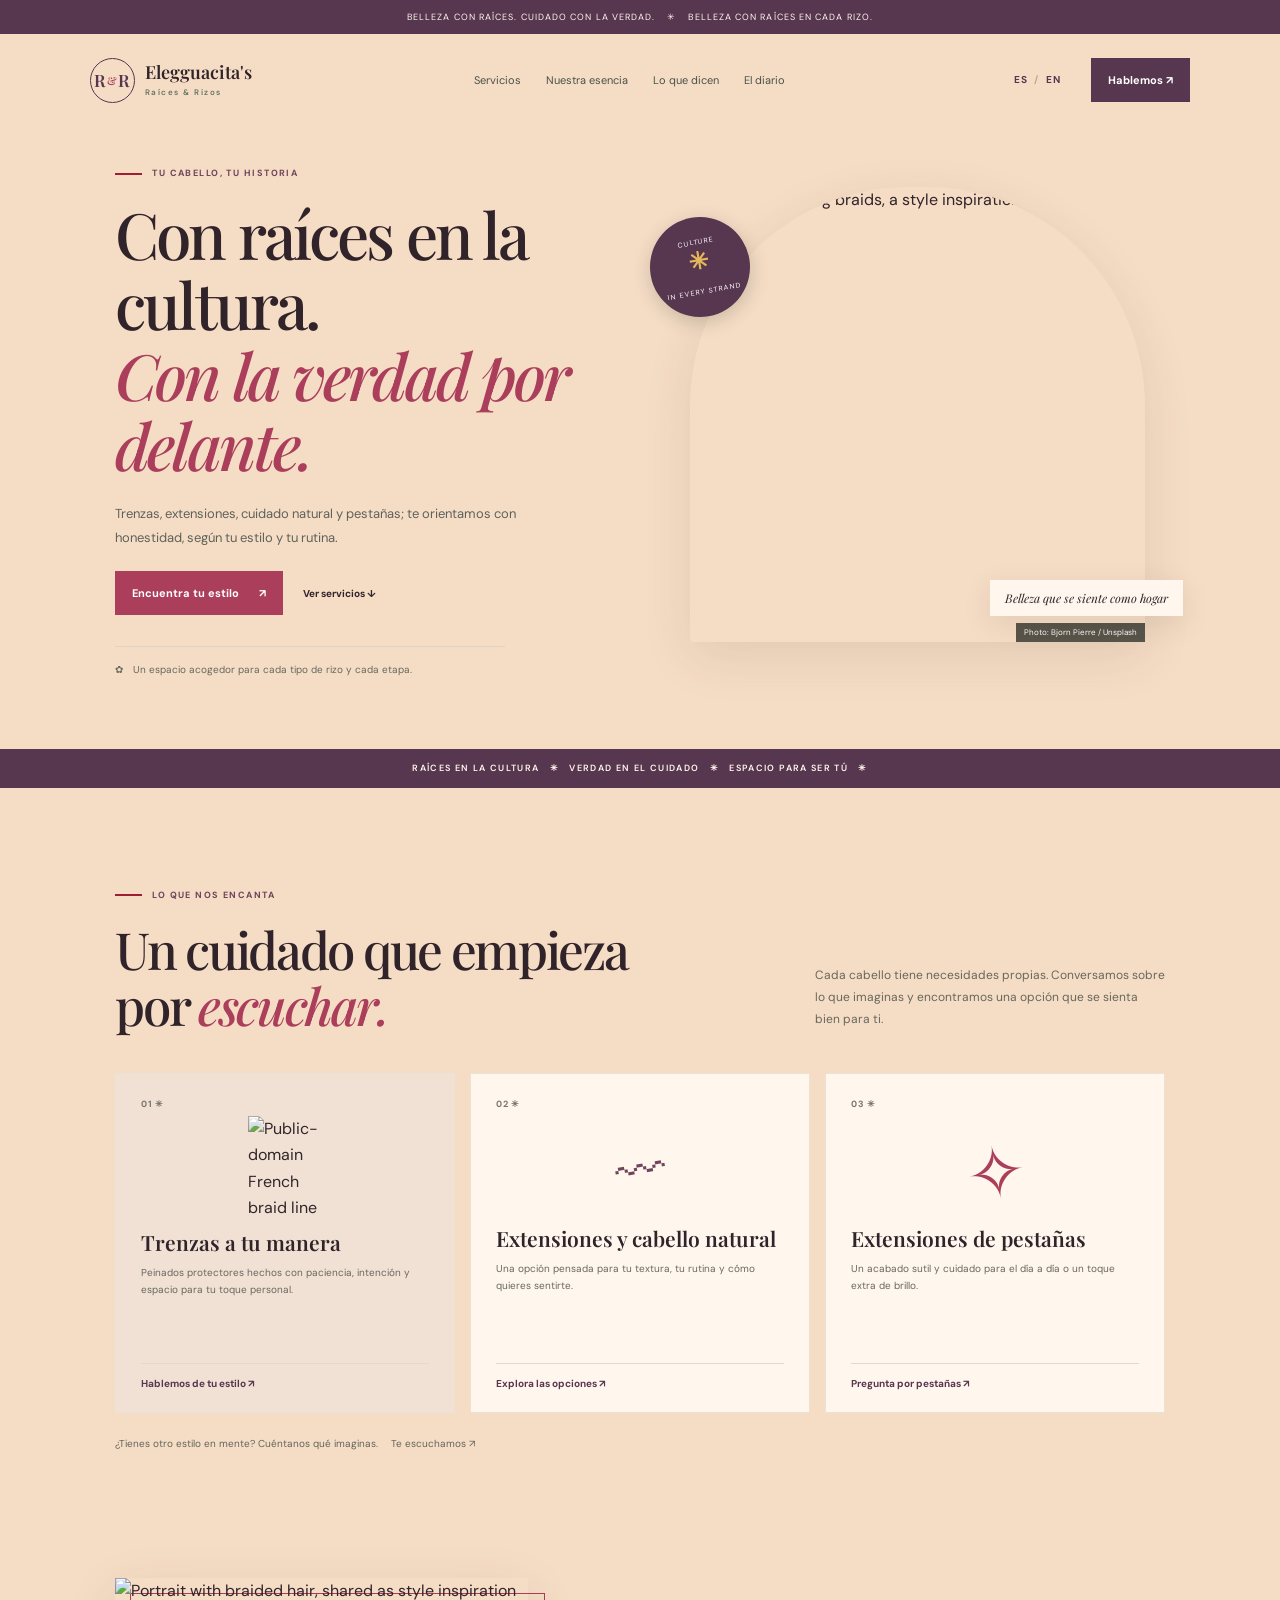
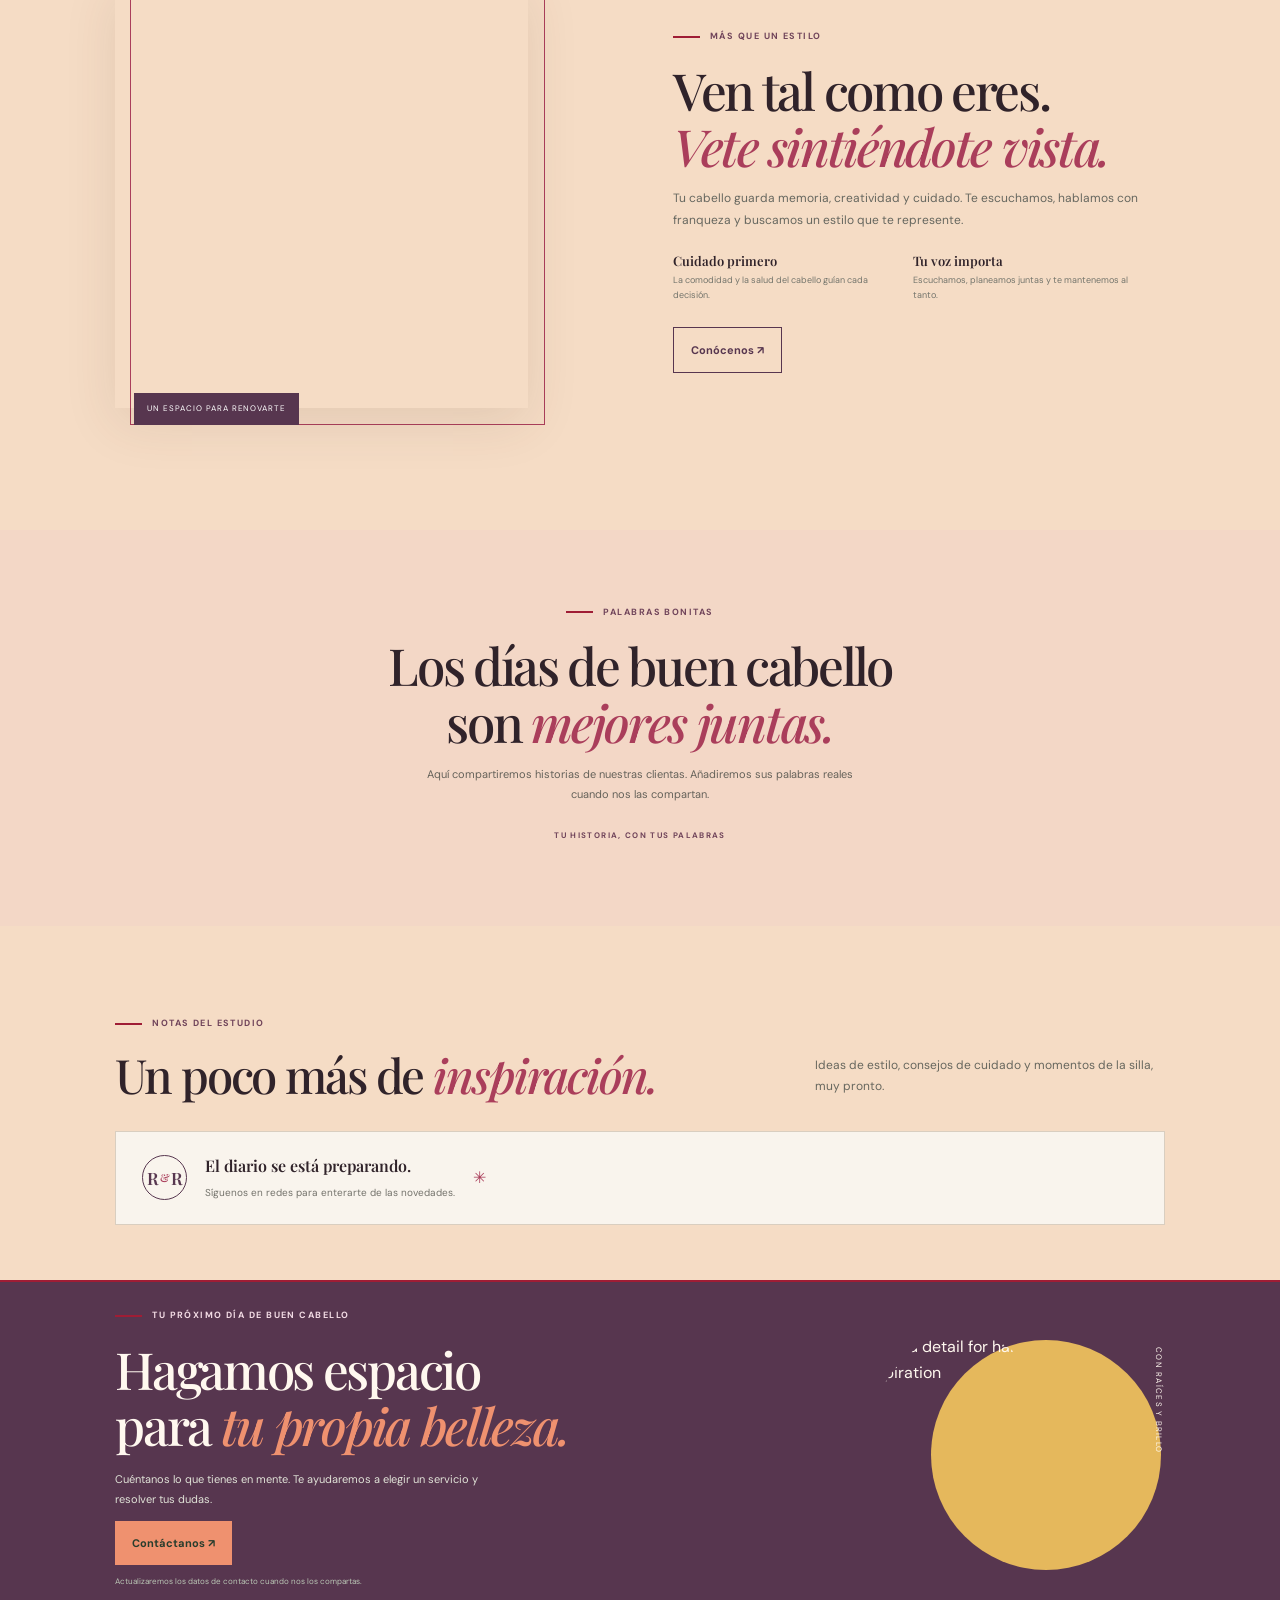
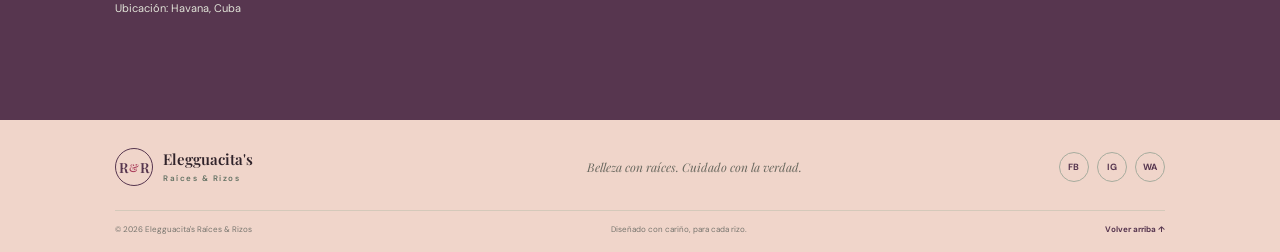
==== index.html @ 7d0abdec "Add Elegguacita's Raíces & Rizos site" ====
<!doctype html>
<html lang="es"><head><meta charset="utf-8"><meta name="viewport" content="width=device-width,initial-scale=1"><meta name="theme-color" content="#F5DCC5"><meta name="description" content="Braids, extensions, natural hair care, and lashes, in a welcoming space for Afro-Latina beauty."><title>Elegguacita's | R&R Hair & Beauty</title><link rel="preconnect" href="https://fonts.googleapis.com"><link rel="preconnect" href="https://fonts.gstatic.com" crossorigin><link href="https://fonts.googleapis.com/css2?family=DM+Sans:wght@400;500;600;700&family=Playfair+Display:wght@500;600;700&display=swap" rel="stylesheet"><link rel="stylesheet" href="styles.css"><script src="site-config.js" defer></script><script src="script.js" defer></script></head>
<body><a class="skip" href="#main" data-en="Skip to content" data-es="Saltar al contenido">Skip to content</a><div class="announcement"><span data-en="Beauty with roots. Honest care." data-es="Belleza con raíces. Cuidado con la verdad.">Belleza con raíces. Cuidado con la verdad.</span> ✳ <span data-en="Beauty rooted in every curl." data-es="Belleza con raíces en cada rizo.">Beauty rooted in every curl.</span></div>
<header><a class="brand" href="#top"><span class="monogram">R<span>&</span>R</span><span class="brand-copy"><span data-setting="brandName">Elegguacita's</span><small data-setting="brandLine">R&R · HAIR · BEAUTY · YOU</small></span></a><button class="menu" aria-label="Abrir menú" aria-expanded="false">☰</button><nav><a href="#services" data-en="Services" data-es="Servicios">Services</a><a href="#about" data-en="Our approach" data-es="Nuestra esencia">Our approach</a><a href="#love" data-en="Kind words" data-es="Lo que dicen">Kind words</a><a href="#journal" data-en="The journal" data-es="El diario">The journal</a></nav><div class="actions"><button class="lang" aria-label="Cambiar idioma a inglés" aria-pressed="true">ES <span>/</span> EN</button><a class="button dark" href="#contact" data-en="Let’s talk ↗" data-es="Hablemos ↗">Let’s talk ↗</a></div></header>
<main id="main"><section class="hero" id="top"><div><p class="eyebrow" data-en="YOUR HAIR, YOUR STORY" data-es="TU CABELLO, TU HISTORIA">YOUR HAIR, YOUR STORY</p><h1 data-en="Rooted in culture.<br><em>Honest in every touch.</em>" data-es="Con raíces en la cultura.<br><em>Con la verdad por delante.</em>">Con raíces en la cultura.<br><em>Con la verdad por delante.</em></h1><p class="intro" data-en="Braids, extensions, natural hair care, and lashes, with honest guidance shaped around your style and routine." data-es="Trenzas, extensiones, cuidado natural y pestañas; te orientamos con honestidad, según tu estilo y tu rutina.">Trenzas, extensiones, cuidado natural y pestañas; te orientamos con honestidad, según tu estilo y tu rutina.</p><a class="button primary" href="#services"><span data-en="Find your style" data-es="Encuentra tu estilo">Find your style</span> ↗</a><a class="text-link" href="#services" data-en="Explore services ↓" data-es="Ver servicios ↓">Explore services ↓</a><p class="note">✿ <span data-en="A welcoming space for every curl pattern and every chapter." data-es="Un espacio acogedor para cada tipo de rizo y cada etapa.">A welcoming space for every curl pattern and every chapter.</span></p></div><div class="hero-photo"><img src="https://images.unsplash.com/photo-1641522682563-850550dff807?auto=format&fit=crop&w=1400&q=88" alt="Woman with long braids, a style inspiration image"><span class="credit">Photo: Bjorn Pierre / Unsplash</span><span class="round-stamp">CULTURE<br><b>✳</b><br>IN EVERY STRAND</span><span class="caption" data-en="Beauty that feels like home" data-es="Belleza que se siente como hogar">Beauty that feels like home</span></div></section>
<div class="ticker"><span data-en="ROOTED IN CULTURE　✳　TRUTH IN CARE　✳　ROOM TO BE YOU　✳　" data-es="RAÍCES EN LA CULTURA　✳　VERDAD EN EL CUIDADO　✳　ESPACIO PARA SER TÚ　✳　">RAÍCES EN LA CULTURA　✳　VERDAD EN EL CUIDADO　✳　ESPACIO PARA SER TÚ　✳　</span></div>
<section class="section" id="services"><div class="section-heading"><div><p class="eyebrow" data-en="THE GOOD STUFF" data-es="LO QUE NOS ENCANTA">THE GOOD STUFF</p><h2 data-en="Care that starts<br>with <em>listening.</em>" data-es="Un cuidado que empieza<br>por <em>escuchar.</em>">Care that starts<br>with <em>listening.</em></h2></div><p data-en="Every head of hair has its own needs. We’ll talk through what you have in mind and find an approach that feels right." data-es="Cada cabello tiene necesidades propias. Conversamos sobre lo que imaginas y encontramos una opción que se sienta bien para ti.">Every head of hair has its own needs. We’ll talk through what you have in mind and find an approach that feels right.</p></div><div class="cards"><article class="card featured"><span class="num">01 ✳</span><img class="clipart" src="https://freesvg.org/download/172915" alt="Public-domain French braid line art" loading="lazy"><h3 data-en="Braids, your way" data-es="Trenzas a tu manera">Braids, your way</h3><p data-en="Protective styles made with patience, intention, and room for your own touch." data-es="Peinados protectores hechos con paciencia, intención y espacio para tu toque personal.">Protective styles made with patience, intention, and room for your own touch.</p><a href="#contact" class="card-link" data-en="Let’s find your look ↗" data-es="Hablemos de tu estilo ↗">Let’s find your look ↗</a></article><article class="card"><span class="num">02 ✳</span><span class="symbol">〰</span><h3 data-en="Extensions & natural hair" data-es="Extensiones y cabello natural">Extensions & natural hair</h3><p data-en="A thoughtful match for your texture, your routine, and how you want to feel." data-es="Una opción pensada para tu textura, tu rutina y cómo quieres sentirte.">A thoughtful match for your texture, your routine, and how you want to feel.</p><a href="#contact" class="card-link" data-en="Explore the possibilities ↗" data-es="Explora las opciones ↗">Explore the possibilities ↗</a></article><article class="card"><span class="num">03 ✳</span><span class="symbol lash">✧</span><h3 data-en="Lash extensions" data-es="Extensiones de pestañas">Lash extensions</h3><p data-en="A soft, polished finish for everyday ease or a little extra sparkle." data-es="Un acabado sutil y cuidado para el día a día o un toque extra de brillo.">A soft, polished finish for everyday ease or a little extra sparkle.</p><a href="#contact" class="card-link" data-en="Ask about lashes ↗" data-es="Pregunta por pestañas ↗">Ask about lashes ↗</a></article></div><p class="more" data-en="Have another style in mind? Tell us what you’re dreaming up.　 We’re listening ↗" data-es="¿Tienes otro estilo en mente? Cuéntanos qué imaginas.　 Te escuchamos ↗">Have another style in mind? Tell us what you’re dreaming up.　 We’re listening ↗</p></section>
<section class="about section" id="about"><div class="about-photo"><img src="https://images.unsplash.com/photo-1572955304453-f03b104b55e5?auto=format&fit=crop&w=1000&q=85" alt="Portrait with braided hair, shared as style inspiration" loading="lazy"><span data-en="A LITTLE SPACE TO RESET" data-es="UN ESPACIO PARA RENOVARTE">A LITTLE SPACE TO RESET</span></div><div><p class="eyebrow" data-en="MORE THAN A STYLE" data-es="MÁS QUE UN ESTILO">MORE THAN A STYLE</p><h2 data-en="Come as you are.<br><em>Leave feeling seen.</em>" data-es="Ven tal como eres.<br><em>Vete sintiéndote vista.</em>">Come as you are.<br><em>Leave feeling seen.</em></h2><p data-en="Your hair carries memory, creativity, and care. We listen, share honest guidance, and shape a style that feels right for you." data-es="Tu cabello guarda memoria, creatividad y cuidado. Te escuchamos, hablamos con franqueza y buscamos un estilo que te represente.">Tu cabello guarda memoria, creatividad y cuidado. Te escuchamos, hablamos con franqueza y buscamos un estilo que te represente.</p><ul><li><b data-en="Care first" data-es="Cuidado primero">Care first</b><span data-en="Comfort and healthy hair guide every choice." data-es="La comodidad y la salud del cabello guían cada decisión.">Comfort and healthy hair guide every choice.</span></li><li><b data-en="Your voice matters" data-es="Tu voz importa">Your voice matters</b><span data-en="We listen, plan together, and keep you in the loop." data-es="Escuchamos, planeamos juntas y te mantenemos al tanto.">We listen, plan together, and keep you in the loop.</span></li></ul><a class="button outline" href="#contact" data-en="Get to know us ↗" data-es="Conócenos ↗">Get to know us ↗</a></div></section>
<section class="testimonial" id="love"><p class="eyebrow" data-en="KIND WORDS" data-es="PALABRAS BONITAS">KIND WORDS</p><h2 data-en="Good hair days<br>are <em>better together.</em>" data-es="Los días de buen cabello<br>son <em>mejores juntas.</em>">Good hair days<br>are <em>better together.</em></h2><p data-en="Client stories will live here. We’ll add real words from our community as they arrive." data-es="Aquí compartiremos historias de nuestras clientas. Añadiremos sus palabras reales cuando nos las compartan.">Client stories will live here. We’ll add real words from our community as they arrive.</p><small data-en="YOUR STORY, IN YOUR WORDS" data-es="TU HISTORIA, CON TUS PALABRAS">YOUR STORY, IN YOUR WORDS</small></section>
<section class="journal section" id="journal"><div class="section-heading"><div><p class="eyebrow" data-en="NOTES FROM THE STUDIO" data-es="NOTAS DEL ESTUDIO">NOTES FROM THE STUDIO</p><h2 data-en="A little more <em>inspiration.</em>" data-es="Un poco más de <em>inspiración.</em>">A little more <em>inspiration.</em></h2></div><p data-en="Style ideas, care notes, and little moments from the chair, coming soon." data-es="Ideas de estilo, consejos de cuidado y momentos de la silla, muy pronto.">Style ideas, care notes, and little moments from the chair, coming soon.</p></div><div class="empty-post"><span class="monogram">R<span>&</span>R</span><div><b data-en="The journal is getting ready." data-es="El diario se está preparando.">The journal is getting ready.</b><p data-en="Follow along on social for the first updates." data-es="Síguenos en redes para enterarte de las novedades.">Follow along on social for the first updates.</p></div>✳</div></section>
<section class="contact section" id="contact"><div><p class="eyebrow" data-en="YOUR NEXT GOOD HAIR DAY" data-es="TU PRÓXIMO DÍA DE BUEN CABELLO">YOUR NEXT GOOD HAIR DAY</p><h2 data-en="Let’s make room<br>for <em>your kind of beautiful.</em>" data-es="Hagamos espacio<br>para <em>tu propia belleza.</em>">Let’s make room<br>for <em>your kind of beautiful.</em></h2><p data-en="Tell us what you have in mind. We’ll help you find the right service and answer your questions." data-es="Cuéntanos lo que tienes en mente. Te ayudaremos a elegir un servicio y resolver tus dudas.">Tell us what you have in mind. We’ll help you find the right service and answer your questions.</p><a class="button light" href="#contact" data-contact="email" data-en="Get in touch ↗" data-es="Contáctanos ↗">Get in touch ↗</a><small data-en="Contact details will be updated when you share them." data-es="Actualizaremos los datos de contacto cuando nos los compartas.">Contact details will be updated when you share them.</small><p class="location" data-setting="location" hidden></p></div><div class="contact-image"><img src="https://images.unsplash.com/photo-1641522682563-850550dff807?auto=format&fit=crop&w=700&q=80" alt="Braid detail for hairstyle inspiration" loading="lazy"><span data-en="ROOTED & RADIANT" data-es="CON RAÍCES Y BRILLO">ROOTED & RADIANT</span></div></section></main>
<footer><a class="brand" href="#top"><span class="monogram">R<span>&</span>R</span><span class="brand-copy"><span data-setting="brandName">Elegguacita's</span><small data-setting="brandLine">R&R · HAIR · BEAUTY · YOU</small></span></a><p data-en="Beauty with roots. Honest care." data-es="Belleza con raíces. Cuidado con la verdad.">Belleza con raíces. Cuidado con la verdad.</p><div class="social"><a href="#contact" aria-label="Facebook" data-social="facebook">fb</a><a href="#contact" aria-label="Instagram" data-social="instagram">ig</a><a href="#contact" aria-label="WhatsApp" data-social="whatsapp">wa</a></div><div class="footer-bottom"><span>© <span id="year"></span> <span data-setting="businessName">Elegguacita's</span></span><span data-en="Designed with care, for every curl." data-es="Diseñado con cariño, para cada rizo.">Designed with care, for every curl.</span><a href="#top" data-en="Back to top ↑" data-es="Volver arriba ↑">Back to top ↑</a></div></footer></body></html>
---- styles.css ----
:root{--cream:#F5DCC5;--paper:#FFF6EE;--ink:#30232A;--green:#57364F;--green2:#70445A;--orange:#AA3E5B;--peach:#EF916F;--red:#9F1D35;--marigold:#E5B85C;--serif:'Playfair Display',Georgia,serif;--sans:'DM Sans',Arial,sans-serif}*{box-sizing:border-box}html{scroll-behavior:smooth}body{margin:0;background:var(--cream);color:var(--ink);font:16px/1.65 var(--sans)}a{color:inherit;text-decoration:none}img{display:block;max-width:100%}.skip{position:absolute;left:-1000px}.skip:focus{left:10px;top:10px;background:#fff;padding:10px;z-index:99}.announcement{height:34px;background:var(--green);color:#fff8ed;display:flex;align-items:center;justify-content:center;gap:12px;font-size:9px;letter-spacing:.12em;text-transform:uppercase}header{height:92px;padding:0 7vw;display:flex;align-items:center;justify-content:space-between;position:relative;z-index:5}.brand{display:flex;align-items:center;gap:10px;font:600 18px var(--serif);line-height:1.1}.brand i{font-style:normal;color:var(--orange)}.brand small{display:block;font:600 8px var(--sans);letter-spacing:.19em;margin-top:5px;color:#657365}.monogram{width:45px;height:45px;border:1px solid var(--green);border-radius:50%;display:flex;align-items:center;justify-content:center;gap:1px;color:var(--green);font:600 17px var(--serif);flex:none}.monogram span{font-size:11px;color:var(--orange)}nav,.actions{display:flex;align-items:center;gap:25px}nav a{font-size:11px;color:#495249}nav a:hover,.text-link:hover{color:var(--orange)}.lang{border:0;background:none;font:700 10px var(--sans);cursor:pointer;color:var(--green);letter-spacing:.08em}.lang span{color:#b6a99b;margin:0 4px}.button{display:inline-flex;align-items:center;gap:20px;padding:13px 17px;font-size:11px;font-weight:700;transition:.2s}.button:hover{transform:translateY(-2px)}.dark{background:var(--green);color:#fff}.dark:hover{background:#243a2a}.menu{display:none}.hero{max-width:1500px;margin:auto;min-height:560px;padding:40px 9vw 60px;display:grid;grid-template-columns:1fr 1fr;gap:7vw;align-items:center}.eyebrow{font-size:9px;font-weight:700;letter-spacing:.16em;color:var(--green2);margin:0 0 18px}.eyebrow:before{content:"";display:inline-block;width:27px;height:2px;background:var(--red);vertical-align:middle;margin-right:10px}h1,h2{font:500 clamp(42px,5vw,72px)/1.1 var(--serif);letter-spacing:-.045em;margin:0}h1 em,h2 em{color:var(--orange);font-weight:500}.intro{max-width:420px;color:#5e625a;font-size:13px;line-height:1.8;margin:22px 0}.primary{background:var(--orange);color:white;margin-right:20px}.primary:hover{background:#b75f40}.text-link{font-size:10px;font-weight:700}.note{display:flex;align-items:center;gap:10px;border-top:1px solid #ddd2c3;padding-top:15px;margin-top:31px;max-width:390px;color:#66695e;font-size:10px}.note:first-letter{color:var(--orange)}.hero-photo{position:relative;width:100%;max-width:470px;margin:auto;padding:0 15px 26px 0}.hero-photo img{height:455px;width:100%;object-fit:cover;object-position:center 32%;border-radius:48% 48% 3px 3px;box-shadow:0 15px 50px #4e34251c}.credit{position:absolute;right:15px;bottom:26px;background:#1c211bb8;color:white;padding:3px 8px;font-size:8px}.round-stamp{position:absolute;left:-40px;top:30px;width:100px;height:100px;border-radius:50%;background:var(--green);color:white;display:grid;place-content:center;text-align:center;transform:rotate(-10deg);font-size:7px;letter-spacing:.15em;box-shadow:0 5px 18px #31412c38}.round-stamp b{font-size:24px;color:var(--marigold);line-height:1.1}.caption{position:absolute;right:-23px;bottom:52px;background:var(--paper);padding:10px 15px;box-shadow:0 8px 30px #39281818;font:italic 12px var(--serif)}.ticker{background:var(--green);color:#fff8eb;overflow:hidden;white-space:nowrap;padding:12px 0;text-align:center;font-size:9px;font-weight:600;letter-spacing:.15em}.section{max-width:1500px;margin:auto;padding:100px 9vw}.section-heading{display:flex;justify-content:space-between;align-items:end;gap:35px;margin-bottom:40px}.section-heading h2,.about h2,.contact h2{font-size:clamp(37px,4vw,54px)}.section-heading>p{max-width:350px;color:#67675e;font-size:12px;line-height:1.8;margin:0 0 3px}.cards{display:grid;grid-template-columns:repeat(3,1fr);gap:15px}.card{min-height:340px;background:var(--paper);padding:23px 25px 20px;border:1px solid #ebe1d5;display:flex;flex-direction:column;transition:.25s}.card:hover{transform:translateY(-4px);box-shadow:0 15px 50px #4e34251c}.card.featured{background:#f0e1d4}.num{font-size:9px;font-weight:700;color:#77746d;letter-spacing:.08em}.clipart{height:105px;width:75px;object-fit:contain;margin:4px auto 7px;filter:sepia(.2)}.symbol{height:112px;display:grid;place-items:center;color:var(--green2);font:50px var(--serif);transform:rotate(-10deg)}.symbol.lash{font-size:72px;color:var(--orange)}.card h3{font:600 21px var(--serif);margin:0 0 8px}.card p{font-size:10px;line-height:1.75;color:#68685f;margin:0 0 18px}.card-link{margin-top:auto;border-top:1px solid #e4d8c9;padding-top:12px;font-size:10px;font-weight:700;color:var(--green)}.card-link:hover{color:var(--orange)}.more{font-size:10px;color:#62655c;margin:23px 0 0}.about{display:grid;grid-template-columns:.9fr 1fr;align-items:center;gap:9vw;padding-top:25px;padding-bottom:105px}.about-photo{position:relative;padding:0 17px 17px 0;max-width:430px}.about-photo:after{content:"";position:absolute;inset:15px 0 0 15px;border:1px solid var(--orange);z-index:-1}.about-photo img{width:100%;height:430px;object-fit:cover;object-position:center 30%;box-shadow:0 15px 50px #4e34251c}.about-photo>span{position:absolute;bottom:0;left:19px;background:var(--green);color:white;padding:9px 13px;font-size:8px;letter-spacing:.12em}.about>div:last-child>p:not(.eyebrow){max-width:470px;color:#66675f;font-size:12px;line-height:1.9}.about ul{list-style:none;padding:0;margin:20px 0 25px;display:flex;gap:20px}.about li{display:grid;gap:4px;max-width:220px}.about li b{font:600 13px var(--serif)}.about li span{color:#74756c;font-size:9px;line-height:1.6}.outline{border:1px solid var(--green);color:var(--green)}.outline:hover{background:var(--green);color:white}.testimonial{position:relative;background:#F3D7C6;text-align:center;padding:75px 20px 80px}.testimonial .eyebrow{justify-content:center}.testimonial h2{font-size:clamp(38px,4vw,55px);margin:0 auto 15px}.testimonial>p:not(.eyebrow){max-width:430px;margin:0 auto 15px;font-size:11px;line-height:1.8;color:#65625a}.testimonial small{font-size:8px;letter-spacing:.17em;font-weight:700;color:var(--green2)}.journal{padding-top:90px;padding-bottom:55px}.journal .section-heading h2{font-size:clamp(34px,3.7vw,49px)}.journal .section-heading{margin-bottom:30px}.empty-post{border:1px solid #d9cec0;background:#f9f4ed;padding:22px 26px;display:flex;gap:18px;align-items:center;color:var(--orange)}.empty-post b{font:600 16px var(--serif);color:var(--ink)}.empty-post p{font-size:10px;color:#74736c;margin:5px 0 0}.empty-post>span:last-child{margin-left:auto}.contact{position:relative;padding-top:28px;padding-bottom:90px;background:var(--green);color:#fff8ef;display:grid;grid-template-columns:1.2fr .8fr;gap:40px;align-items:center;max-width:none;padding-left:max(9vw,calc((100vw - 1230px)/2));padding-right:max(9vw,calc((100vw - 1230px)/2))}.contact:before{content:"";position:absolute;top:0;left:0;width:100%;height:2px;background:var(--red)}.contact .eyebrow{color:#f2dbe4}.contact h2{font-size:clamp(38px,4vw,54px);margin-bottom:17px}.contact h2 em{color:var(--peach)}.contact>div:first-child>p:not(.eyebrow){font-size:11px;line-height:1.8;color:#e1e3d8;max-width:400px}.light{background:var(--peach);color:#283d2d}.contact small{display:block;color:#bac6b5;font-size:8px;margin-top:10px}.contact-image{height:275px;position:relative;display:grid;place-items:center}.contact-image:before{content:"";position:absolute;width:230px;height:230px;border-radius:50%;background:#E5B85C;right:4px;top:8px}.contact-image img{height:270px;width:200px;object-fit:cover;border-radius:49% 49% 2px 2px;position:relative;z-index:1}.contact-image span{position:absolute;right:0;top:15px;font-size:8px;letter-spacing:.16em;writing-mode:vertical-rl;z-index:2}footer{background:#F0D5CA;padding:28px 9vw 16px;display:grid;grid-template-columns:1fr 1fr auto;align-items:center;gap:14px}footer .brand{font-size:15px}footer .monogram{width:38px;height:38px;font-size:14px}footer>p{font:italic 12px var(--serif);color:#69685f;margin:0}.social{display:flex;gap:8px}.social a{width:30px;height:30px;border:1px solid #a7ac9e;color:var(--green);border-radius:50%;display:grid;place-items:center;font-size:9px;font-weight:700;text-transform:uppercase}.social a:hover{background:var(--green);color:white}.footer-bottom{grid-column:1/-1;border-top:1px solid #d4c9ba;padding-top:12px;margin-top:10px;display:flex;justify-content:space-between;color:#77756e;font-size:8px}.footer-bottom a{font-weight:700;color:var(--green)}
@media(max-width:950px){header{padding:0 5vw}nav{gap:14px}nav a{font-size:10px}.hero{padding-left:7vw;padding-right:7vw;gap:5vw}.section{padding-left:7vw;padding-right:7vw}.contact{padding-left:7vw;padding-right:7vw}footer{padding-left:7vw;padding-right:7vw}}
@media(max-width:720px){.announcement{font-size:7px;gap:6px}header{height:75px;padding:0 6vw}.brand{font-size:16px}.brand small{font-size:7px;letter-spacing:.08em;margin-top:4px}.monogram{width:39px;height:39px}.menu{display:block;border:0;background:none;color:var(--green);font-size:19px;margin-left:auto;margin-right:8px}nav{display:none;position:absolute;top:75px;left:0;right:0;padding:20px 8vw;background:var(--paper);box-shadow:0 12px 30px #39281818;flex-direction:column;align-items:flex-start}.menu[aria-expanded=true]+nav{display:flex}nav a{font-size:13px}.actions{gap:5px}.actions .dark{display:none}.hero{grid-template-columns:1fr;padding:43px 8vw 45px;gap:37px}.hero h1{font-size:clamp(45px,11vw,67px)}.hero-photo{max-width:440px}.hero-photo img{height:clamp(340px,95vw,450px)}.round-stamp{left:-12px;width:86px;height:86px}.caption{right:-4px}.ticker{text-align:left;padding-left:20px}.section{padding:72px 8vw}.section-heading{display:block}.section-heading h2,.about h2,.contact h2{font-size:clamp(37px,9vw,51px)}.section-heading>p{margin-top:16px}.cards{grid-template-columns:1fr;gap:12px}.card{min-height:285px;padding:20px}.clipart,.symbol{height:86px}.card h3{font-size:20px}.about{grid-template-columns:1fr;gap:42px;padding-top:20px;padding-bottom:75px}.about-photo{width:calc(100% - 15px);max-width:470px;margin:auto}.about-photo img{height:clamp(350px,95vw,450px)}.about ul{gap:13px}.testimonial{padding:68px 8vw 72px}.journal .section-heading h2{font-size:37px}.empty-post{padding:18px;gap:12px}.empty-post b{font-size:14px}.contact{grid-template-columns:1fr;padding:36px 8vw 30px;gap:12px}.contact-image{height:225px}.contact-image img{height:220px;width:165px}.contact-image:before{width:190px;height:190px;right:calc(50% - 105px);top:0}.contact-image span{right:calc(50% - 120px);top:10px}footer{grid-template-columns:1fr auto;padding:24px 8vw 15px}footer>p{grid-column:1/-1;grid-row:2}.social{grid-column:2;grid-row:1}.footer-bottom{flex-wrap:wrap;gap:8px}.footer-bottom>span:nth-child(2){display:none}}
@media(prefers-reduced-motion:reduce){html{scroll-behavior:auto}*,*:before,*:after{transition:none!important}}
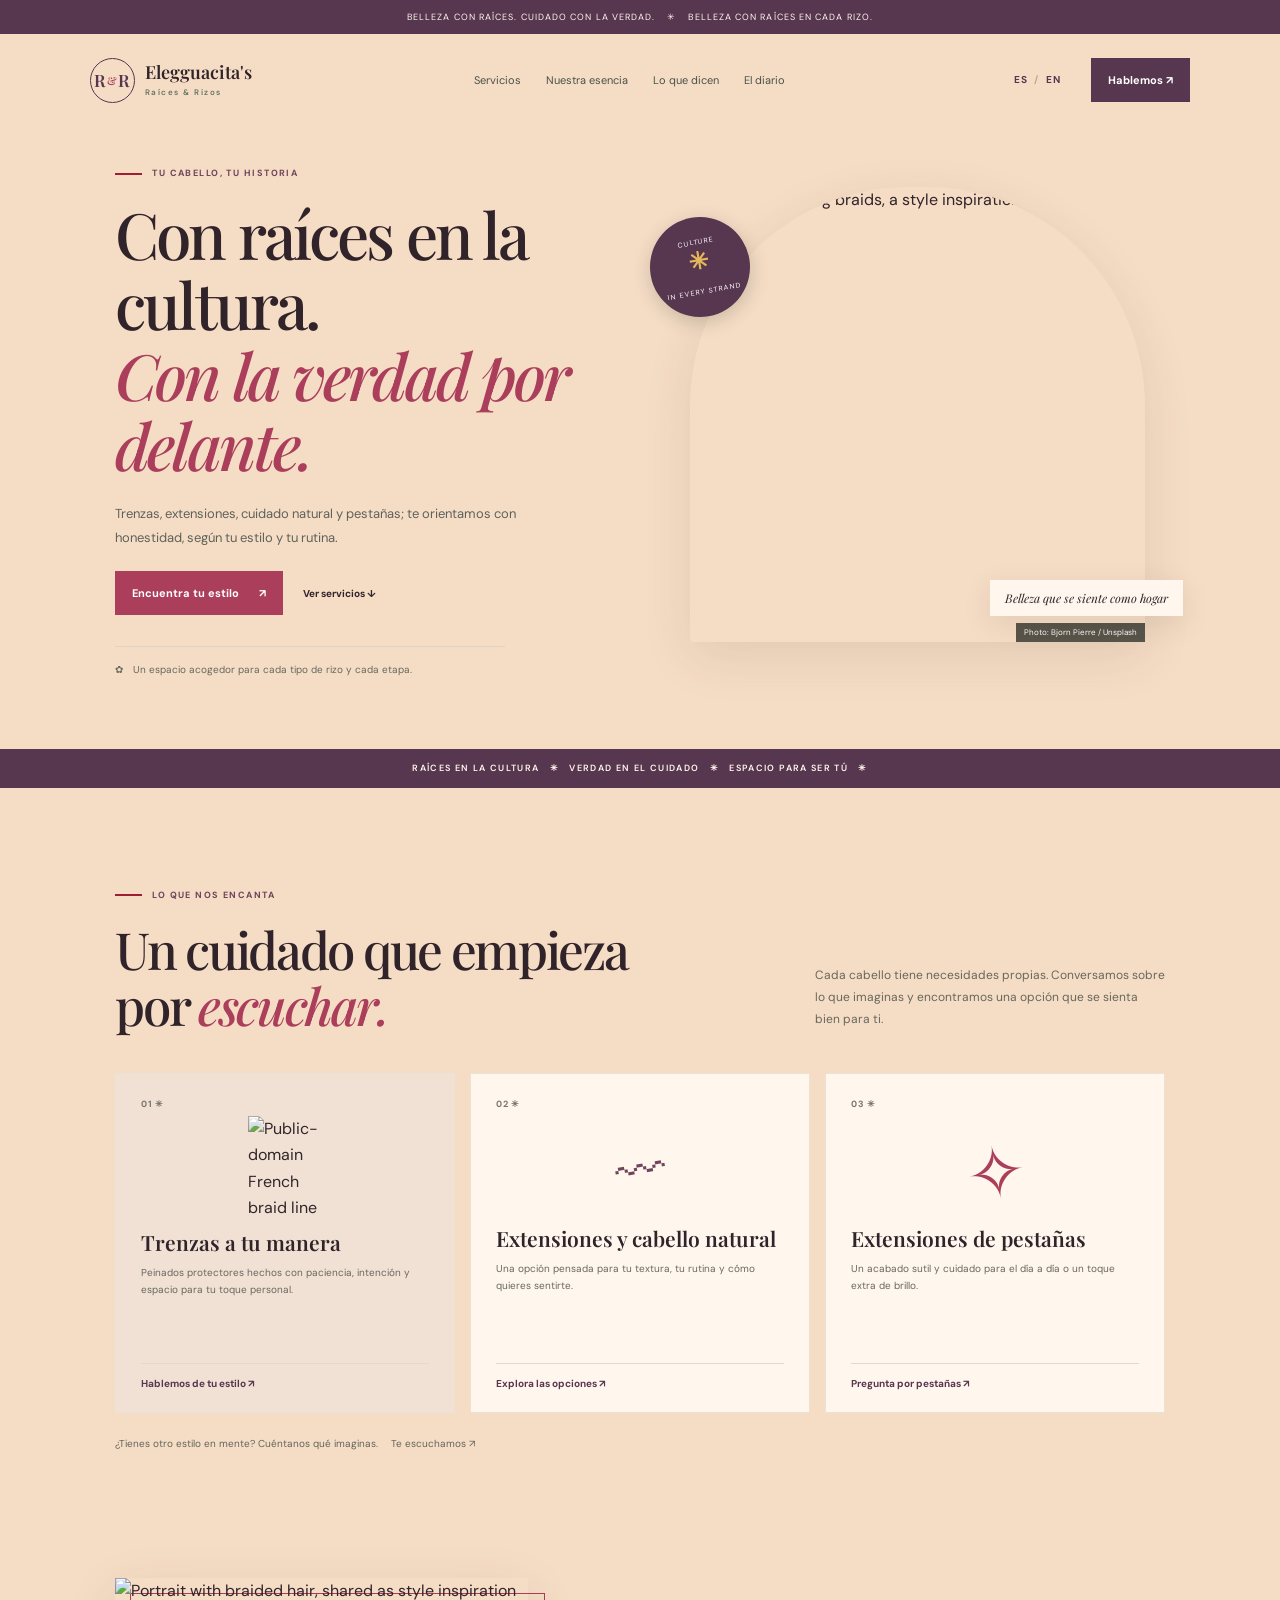
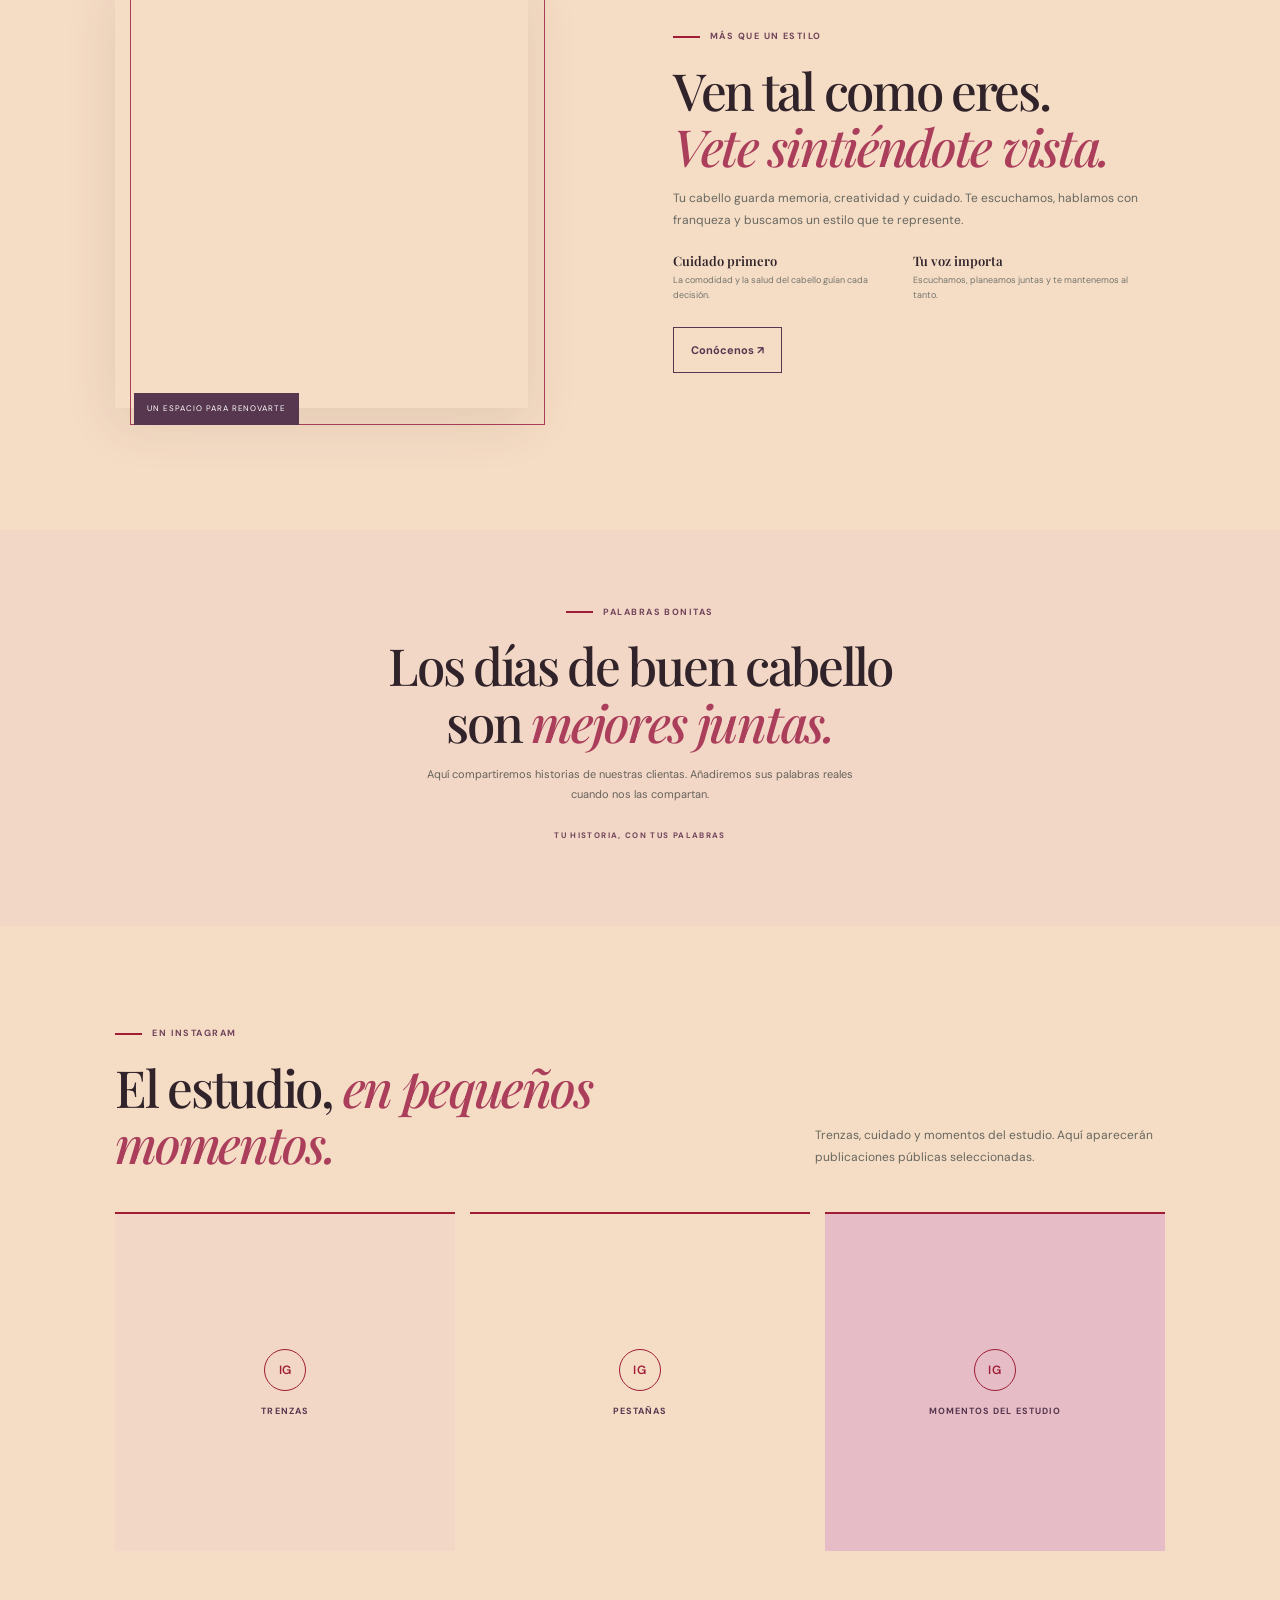
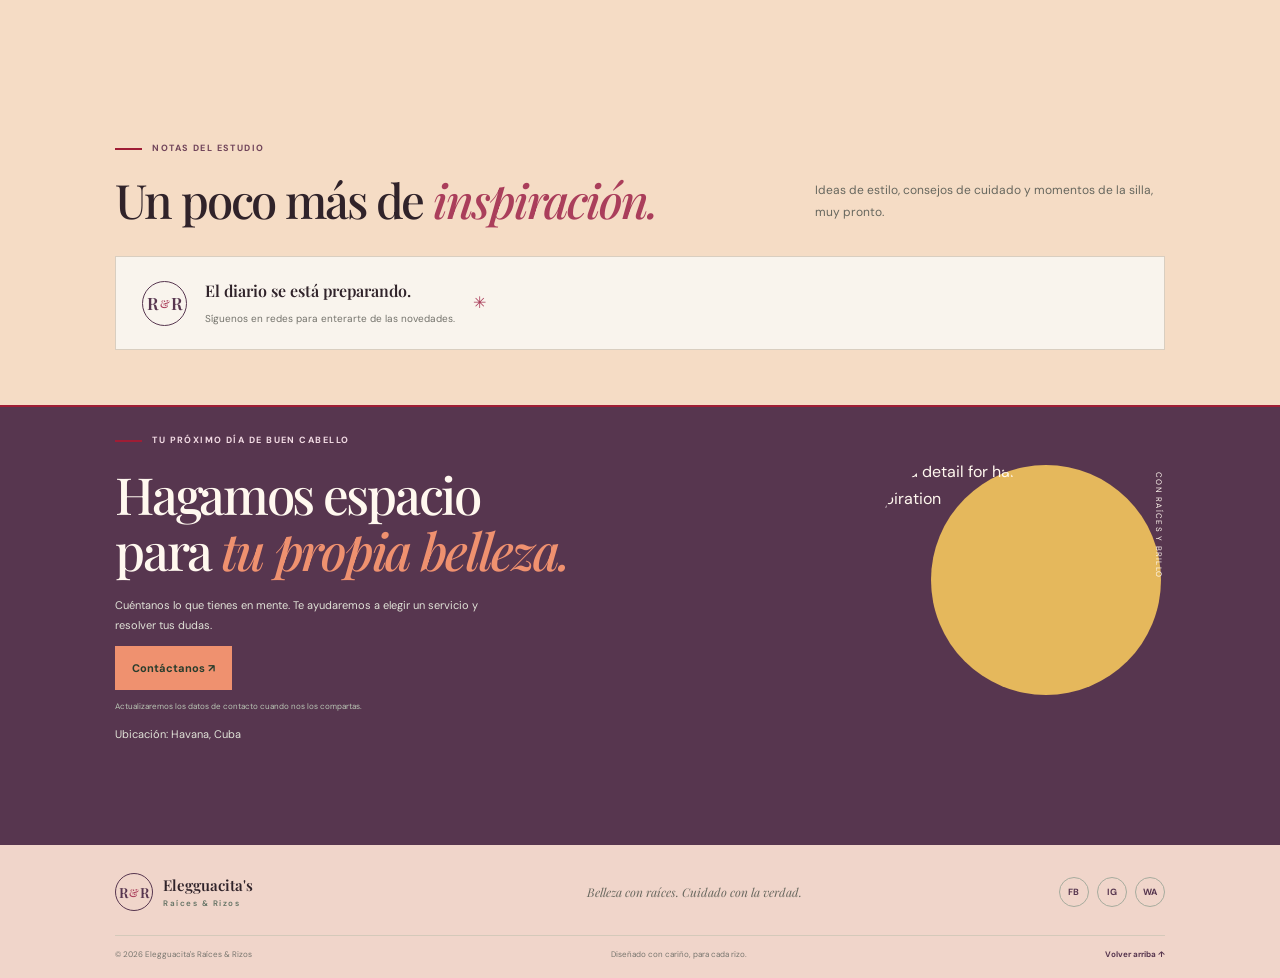
==== commit 22096eeb: "Add Instagram post placeholders" ====
--- a/index.html
+++ b/index.html
@@ -1,5 +1,20 @@
 <!doctype html>
-<html lang="es"><head><meta charset="utf-8"><meta name="viewport" content="width=device-width,initial-scale=1"><meta name="theme-color" content="#F5DCC5"><meta name="description" content="Braids, extensions, natural hair care, and lashes, in a welcoming space for Afro-Latina beauty."><title>Elegguacita's | R&R Hair & Beauty</title><link rel="preconnect" href="https://fonts.googleapis.com"><link rel="preconnect" href="https://fonts.gstatic.com" crossorigin><link href="https://fonts.googleapis.com/css2?family=DM+Sans:wght@400;500;600;700&family=Playfair+Display:wght@500;600;700&display=swap" rel="stylesheet"><link rel="stylesheet" href="styles.css"><script src="site-config.js" defer></script><script src="script.js" defer></script></head>
+<html lang="es"><head><meta charset="utf-8"><meta name="viewport" content="width=device-width,initial-scale=1"><meta name="theme-color" content="#F5DCC5"><meta name="description" content="Trenzas, extensiones, cuidado del cabello natural y pestañas en La Habana, Cuba. Belleza con raíces, orientación honesta y un estilo que se siente tuyo.">
+<link rel="canonical" href="https://elegguacitas.github.io/">
+<meta property="og:type" content="website">
+<meta property="og:locale" content="es_CU">
+<meta property="og:locale:alternate" content="en_US">
+<meta property="og:site_name" content="Elegguacita's Raíces &amp; Rizos">
+<meta property="og:title" content="Elegguacita's Raíces &amp; Rizos | Trenzas y belleza en La Habana">
+<meta property="og:description" content="Trenzas, extensiones, cuidado del cabello natural y pestañas en La Habana, Cuba. Belleza con raíces, orientación honesta y un estilo que se siente tuyo.">
+<meta property="og:url" content="https://elegguacitas.github.io/">
+<meta property="og:image" content="https://images.unsplash.com/photo-1641522682563-850550dff807?auto=format&amp;fit=crop&amp;w=1200&amp;h=630&amp;q=85">
+<meta property="og:image:alt" content="Fotografía real de una mujer con trenzas largas, como inspiración de estilo para Elegguacita's Raíces &amp; Rizos.">
+<meta name="twitter:card" content="summary_large_image">
+<meta name="twitter:title" content="Elegguacita's Raíces &amp; Rizos | Trenzas y belleza en La Habana">
+<meta name="twitter:description" content="Trenzas, extensiones, cuidado del cabello natural y pestañas en La Habana, Cuba.">
+<meta name="twitter:image" content="https://images.unsplash.com/photo-1641522682563-850550dff807?auto=format&amp;fit=crop&amp;w=1200&amp;h=630&amp;q=85">
+<meta name="twitter:image:alt" content="Fotografía real de una mujer con trenzas largas."><title>Elegguacita's Raíces &amp; Rizos | Trenzas y belleza en La Habana</title><link rel="preconnect" href="https://fonts.googleapis.com"><link rel="preconnect" href="https://fonts.gstatic.com" crossorigin><link href="https://fonts.googleapis.com/css2?family=DM+Sans:wght@400;500;600;700&family=Playfair+Display:wght@500;600;700&display=swap" rel="stylesheet"><link rel="stylesheet" href="styles.css"><script src="site-config.js" defer></script><script src="script.js" defer></script></head>
 <body><a class="skip" href="#main" data-en="Skip to content" data-es="Saltar al contenido">Skip to content</a><div class="announcement"><span data-en="Beauty with roots. Honest care." data-es="Belleza con raíces. Cuidado con la verdad.">Belleza con raíces. Cuidado con la verdad.</span> ✳ <span data-en="Beauty rooted in every curl." data-es="Belleza con raíces en cada rizo.">Beauty rooted in every curl.</span></div>
 <header><a class="brand" href="#top"><span class="monogram">R<span>&</span>R</span><span class="brand-copy"><span data-setting="brandName">Elegguacita's</span><small data-setting="brandLine">R&R · HAIR · BEAUTY · YOU</small></span></a><button class="menu" aria-label="Abrir menú" aria-expanded="false">☰</button><nav><a href="#services" data-en="Services" data-es="Servicios">Services</a><a href="#about" data-en="Our approach" data-es="Nuestra esencia">Our approach</a><a href="#love" data-en="Kind words" data-es="Lo que dicen">Kind words</a><a href="#journal" data-en="The journal" data-es="El diario">The journal</a></nav><div class="actions"><button class="lang" aria-label="Cambiar idioma a inglés" aria-pressed="true">ES <span>/</span> EN</button><a class="button dark" href="#contact" data-en="Let’s talk ↗" data-es="Hablemos ↗">Let’s talk ↗</a></div></header>
 <main id="main"><section class="hero" id="top"><div><p class="eyebrow" data-en="YOUR HAIR, YOUR STORY" data-es="TU CABELLO, TU HISTORIA">YOUR HAIR, YOUR STORY</p><h1 data-en="Rooted in culture.<br><em>Honest in every touch.</em>" data-es="Con raíces en la cultura.<br><em>Con la verdad por delante.</em>">Con raíces en la cultura.<br><em>Con la verdad por delante.</em></h1><p class="intro" data-en="Braids, extensions, natural hair care, and lashes, with honest guidance shaped around your style and routine." data-es="Trenzas, extensiones, cuidado natural y pestañas; te orientamos con honestidad, según tu estilo y tu rutina.">Trenzas, extensiones, cuidado natural y pestañas; te orientamos con honestidad, según tu estilo y tu rutina.</p><a class="button primary" href="#services"><span data-en="Find your style" data-es="Encuentra tu estilo">Find your style</span> ↗</a><a class="text-link" href="#services" data-en="Explore services ↓" data-es="Ver servicios ↓">Explore services ↓</a><p class="note">✿ <span data-en="A welcoming space for every curl pattern and every chapter." data-es="Un espacio acogedor para cada tipo de rizo y cada etapa.">A welcoming space for every curl pattern and every chapter.</span></p></div><div class="hero-photo"><img src="https://images.unsplash.com/photo-1641522682563-850550dff807?auto=format&fit=crop&w=1400&q=88" alt="Woman with long braids, a style inspiration image"><span class="credit">Photo: Bjorn Pierre / Unsplash</span><span class="round-stamp">CULTURE<br><b>✳</b><br>IN EVERY STRAND</span><span class="caption" data-en="Beauty that feels like home" data-es="Belleza que se siente como hogar">Beauty that feels like home</span></div></section>
@@ -7,12 +22,6 @@
 <section class="section" id="services"><div class="section-heading"><div><p class="eyebrow" data-en="THE GOOD STUFF" data-es="LO QUE NOS ENCANTA">THE GOOD STUFF</p><h2 data-en="Care that starts<br>with <em>listening.</em>" data-es="Un cuidado que empieza<br>por <em>escuchar.</em>">Care that starts<br>with <em>listening.</em></h2></div><p data-en="Every head of hair has its own needs. We’ll talk through what you have in mind and find an approach that feels right." data-es="Cada cabello tiene necesidades propias. Conversamos sobre lo que imaginas y encontramos una opción que se sienta bien para ti.">Every head of hair has its own needs. We’ll talk through what you have in mind and find an approach that feels right.</p></div><div class="cards"><article class="card featured"><span class="num">01 ✳</span><img class="clipart" src="https://freesvg.org/download/172915" alt="Public-domain French braid line art" loading="lazy"><h3 data-en="Braids, your way" data-es="Trenzas a tu manera">Braids, your way</h3><p data-en="Protective styles made with patience, intention, and room for your own touch." data-es="Peinados protectores hechos con paciencia, intención y espacio para tu toque personal.">Protective styles made with patience, intention, and room for your own touch.</p><a href="#contact" class="card-link" data-en="Let’s find your look ↗" data-es="Hablemos de tu estilo ↗">Let’s find your look ↗</a></article><article class="card"><span class="num">02 ✳</span><span class="symbol">〰</span><h3 data-en="Extensions & natural hair" data-es="Extensiones y cabello natural">Extensions & natural hair</h3><p data-en="A thoughtful match for your texture, your routine, and how you want to feel." data-es="Una opción pensada para tu textura, tu rutina y cómo quieres sentirte.">A thoughtful match for your texture, your routine, and how you want to feel.</p><a href="#contact" class="card-link" data-en="Explore the possibilities ↗" data-es="Explora las opciones ↗">Explore the possibilities ↗</a></article><article class="card"><span class="num">03 ✳</span><span class="symbol lash">✧</span><h3 data-en="Lash extensions" data-es="Extensiones de pestañas">Lash extensions</h3><p data-en="A soft, polished finish for everyday ease or a little extra sparkle." data-es="Un acabado sutil y cuidado para el día a día o un toque extra de brillo.">A soft, polished finish for everyday ease or a little extra sparkle.</p><a href="#contact" class="card-link" data-en="Ask about lashes ↗" data-es="Pregunta por pestañas ↗">Ask about lashes ↗</a></article></div><p class="more" data-en="Have another style in mind? Tell us what you’re dreaming up.　 We’re listening ↗" data-es="¿Tienes otro estilo en mente? Cuéntanos qué imaginas.　 Te escuchamos ↗">Have another style in mind? Tell us what you’re dreaming up.　 We’re listening ↗</p></section>
 <section class="about section" id="about"><div class="about-photo"><img src="https://images.unsplash.com/photo-1572955304453-f03b104b55e5?auto=format&fit=crop&w=1000&q=85" alt="Portrait with braided hair, shared as style inspiration" loading="lazy"><span data-en="A LITTLE SPACE TO RESET" data-es="UN ESPACIO PARA RENOVARTE">A LITTLE SPACE TO RESET</span></div><div><p class="eyebrow" data-en="MORE THAN A STYLE" data-es="MÁS QUE UN ESTILO">MORE THAN A STYLE</p><h2 data-en="Come as you are.<br><em>Leave feeling seen.</em>" data-es="Ven tal como eres.<br><em>Vete sintiéndote vista.</em>">Come as you are.<br><em>Leave feeling seen.</em></h2><p data-en="Your hair carries memory, creativity, and care. We listen, share honest guidance, and shape a style that feels right for you." data-es="Tu cabello guarda memoria, creatividad y cuidado. Te escuchamos, hablamos con franqueza y buscamos un estilo que te represente.">Tu cabello guarda memoria, creatividad y cuidado. Te escuchamos, hablamos con franqueza y buscamos un estilo que te represente.</p><ul><li><b data-en="Care first" data-es="Cuidado primero">Care first</b><span data-en="Comfort and healthy hair guide every choice." data-es="La comodidad y la salud del cabello guían cada decisión.">Comfort and healthy hair guide every choice.</span></li><li><b data-en="Your voice matters" data-es="Tu voz importa">Your voice matters</b><span data-en="We listen, plan together, and keep you in the loop." data-es="Escuchamos, planeamos juntas y te mantenemos al tanto.">We listen, plan together, and keep you in the loop.</span></li></ul><a class="button outline" href="#contact" data-en="Get to know us ↗" data-es="Conócenos ↗">Get to know us ↗</a></div></section>
 <section class="testimonial" id="love"><p class="eyebrow" data-en="KIND WORDS" data-es="PALABRAS BONITAS">KIND WORDS</p><h2 data-en="Good hair days<br>are <em>better together.</em>" data-es="Los días de buen cabello<br>son <em>mejores juntas.</em>">Good hair days<br>are <em>better together.</em></h2><p data-en="Client stories will live here. We’ll add real words from our community as they arrive." data-es="Aquí compartiremos historias de nuestras clientas. Añadiremos sus palabras reales cuando nos las compartan.">Client stories will live here. We’ll add real words from our community as they arrive.</p><small data-en="YOUR STORY, IN YOUR WORDS" data-es="TU HISTORIA, CON TUS PALABRAS">YOUR STORY, IN YOUR WORDS</small></section>
-<section class="journal section" id="journal"><div class="section-heading"><div><p class="eyebrow" data-en="NOTES FROM THE STUDIO" data-es="NOTAS DEL ESTUDIO">NOTES FROM THE STUDIO</p><h2 data-en="A little more <em>inspiration.</em>" data-es="Un poco más de <em>inspiración.</em>">A little more <em>inspiration.</em></h2></div><p data-en="Style ideas, care notes, and little moments from the chair, coming soon." data-es="Ideas de estilo, consejos de cuidado y momentos de la silla, muy pronto.">Style ideas, care notes, and little moments from the chair, coming soon.</p></div><div class="empty-post"><span class="monogram">R<span>&</span>R</span><div><b data-en="The journal is getting ready." data-es="El diario se está preparando.">The journal is getting ready.</b><p data-en="Follow along on social for the first updates." data-es="Síguenos en redes para enterarte de las novedades.">Follow along on social for the first updates.</p></div>✳</div></section>
+<section class="instagram section" id="instagram"><div class="section-heading"><div><p class="eyebrow" data-en="ON INSTAGRAM" data-es="EN INSTAGRAM">EN INSTAGRAM</p><h2 data-en="The studio, <em>in little moments.</em>" data-es="El estudio, <em>en pequeños momentos.</em>">El estudio, <em>en pequeños momentos.</em></h2></div><p data-en="Braids, care, and moments from the studio. Selected public posts will appear here." data-es="Trenzas, cuidado y momentos del estudio. Aquí aparecerán publicaciones públicas seleccionadas.">Trenzas, cuidado y momentos del estudio. Aquí aparecerán publicaciones públicas seleccionadas.</p></div><div class="instagram-grid" aria-label="Espacios reservados para publicaciones de Instagram"><div class="instagram-placeholder"><span class="instagram-mark">IG</span><small data-en="BRAIDS" data-es="TRENZAS">TRENZAS</small></div><div class="instagram-placeholder"><span class="instagram-mark">IG</span><small data-en="LASHES" data-es="PESTAÑAS">PESTAÑAS</small></div><div class="instagram-placeholder"><span class="instagram-mark">IG</span><small data-en="STUDIO MOMENTS" data-es="MOMENTOS DEL ESTUDIO">MOMENTOS DEL ESTUDIO</small></div></div></section><section class="journal section" id="journal"><div class="section-heading"><div><p class="eyebrow" data-en="NOTES FROM THE STUDIO" data-es="NOTAS DEL ESTUDIO">NOTES FROM THE STUDIO</p><h2 data-en="A little more <em>inspiration.</em>" data-es="Un poco más de <em>inspiración.</em>">A little more <em>inspiration.</em></h2></div><p data-en="Style ideas, care notes, and little moments from the chair, coming soon." data-es="Ideas de estilo, consejos de cuidado y momentos de la silla, muy pronto.">Style ideas, care notes, and little moments from the chair, coming soon.</p></div><div class="empty-post"><span class="monogram">R<span>&</span>R</span><div><b data-en="The journal is getting ready." data-es="El diario se está preparando.">The journal is getting ready.</b><p data-en="Follow along on social for the first updates." data-es="Síguenos en redes para enterarte de las novedades.">Follow along on social for the first updates.</p></div>✳</div></section>
 <section class="contact section" id="contact"><div><p class="eyebrow" data-en="YOUR NEXT GOOD HAIR DAY" data-es="TU PRÓXIMO DÍA DE BUEN CABELLO">YOUR NEXT GOOD HAIR DAY</p><h2 data-en="Let’s make room<br>for <em>your kind of beautiful.</em>" data-es="Hagamos espacio<br>para <em>tu propia belleza.</em>">Let’s make room<br>for <em>your kind of beautiful.</em></h2><p data-en="Tell us what you have in mind. We’ll help you find the right service and answer your questions." data-es="Cuéntanos lo que tienes en mente. Te ayudaremos a elegir un servicio y resolver tus dudas.">Tell us what you have in mind. We’ll help you find the right service and answer your questions.</p><a class="button light" href="#contact" data-contact="email" data-en="Get in touch ↗" data-es="Contáctanos ↗">Get in touch ↗</a><small data-en="Contact details will be updated when you share them." data-es="Actualizaremos los datos de contacto cuando nos los compartas.">Contact details will be updated when you share them.</small><p class="location" data-setting="location" hidden></p></div><div class="contact-image"><img src="https://images.unsplash.com/photo-1641522682563-850550dff807?auto=format&fit=crop&w=700&q=80" alt="Braid detail for hairstyle inspiration" loading="lazy"><span data-en="ROOTED & RADIANT" data-es="CON RAÍCES Y BRILLO">ROOTED & RADIANT</span></div></section></main>
 <footer><a class="brand" href="#top"><span class="monogram">R<span>&</span>R</span><span class="brand-copy"><span data-setting="brandName">Elegguacita's</span><small data-setting="brandLine">R&R · HAIR · BEAUTY · YOU</small></span></a><p data-en="Beauty with roots. Honest care." data-es="Belleza con raíces. Cuidado con la verdad.">Belleza con raíces. Cuidado con la verdad.</p><div class="social"><a href="#contact" aria-label="Facebook" data-social="facebook">fb</a><a href="#contact" aria-label="Instagram" data-social="instagram">ig</a><a href="#contact" aria-label="WhatsApp" data-social="whatsapp">wa</a></div><div class="footer-bottom"><span>© <span id="year"></span> <span data-setting="businessName">Elegguacita's</span></span><span data-en="Designed with care, for every curl." data-es="Diseñado con cariño, para cada rizo.">Designed with care, for every curl.</span><a href="#top" data-en="Back to top ↑" data-es="Volver arriba ↑">Back to top ↑</a></div></footer></body></html>
-
-
-
-
-
-
--- a/styles.css
+++ b/styles.css
@@ -1,8 +1,4 @@
-:root{--cream:#F5DCC5;--paper:#FFF6EE;--ink:#30232A;--green:#57364F;--green2:#70445A;--orange:#AA3E5B;--peach:#EF916F;--red:#9F1D35;--marigold:#E5B85C;--serif:'Playfair Display',Georgia,serif;--sans:'DM Sans',Arial,sans-serif}*{box-sizing:border-box}html{scroll-behavior:smooth}body{margin:0;background:var(--cream);color:var(--ink);font:16px/1.65 var(--sans)}a{color:inherit;text-decoration:none}img{display:block;max-width:100%}.skip{position:absolute;left:-1000px}.skip:focus{left:10px;top:10px;background:#fff;padding:10px;z-index:99}.announcement{height:34px;background:var(--green);color:#fff8ed;display:flex;align-items:center;justify-content:center;gap:12px;font-size:9px;letter-spacing:.12em;text-transform:uppercase}header{height:92px;padding:0 7vw;display:flex;align-items:center;justify-content:space-between;position:relative;z-index:5}.brand{display:flex;align-items:center;gap:10px;font:600 18px var(--serif);line-height:1.1}.brand i{font-style:normal;color:var(--orange)}.brand small{display:block;font:600 8px var(--sans);letter-spacing:.19em;margin-top:5px;color:#657365}.monogram{width:45px;height:45px;border:1px solid var(--green);border-radius:50%;display:flex;align-items:center;justify-content:center;gap:1px;color:var(--green);font:600 17px var(--serif);flex:none}.monogram span{font-size:11px;color:var(--orange)}nav,.actions{display:flex;align-items:center;gap:25px}nav a{font-size:11px;color:#495249}nav a:hover,.text-link:hover{color:var(--orange)}.lang{border:0;background:none;font:700 10px var(--sans);cursor:pointer;color:var(--green);letter-spacing:.08em}.lang span{color:#b6a99b;margin:0 4px}.button{display:inline-flex;align-items:center;gap:20px;padding:13px 17px;font-size:11px;font-weight:700;transition:.2s}.button:hover{transform:translateY(-2px)}.dark{background:var(--green);color:#fff}.dark:hover{background:#243a2a}.menu{display:none}.hero{max-width:1500px;margin:auto;min-height:560px;padding:40px 9vw 60px;display:grid;grid-template-columns:1fr 1fr;gap:7vw;align-items:center}.eyebrow{font-size:9px;font-weight:700;letter-spacing:.16em;color:var(--green2);margin:0 0 18px}.eyebrow:before{content:"";display:inline-block;width:27px;height:2px;background:var(--red);vertical-align:middle;margin-right:10px}h1,h2{font:500 clamp(42px,5vw,72px)/1.1 var(--serif);letter-spacing:-.045em;margin:0}h1 em,h2 em{color:var(--orange);font-weight:500}.intro{max-width:420px;color:#5e625a;font-size:13px;line-height:1.8;margin:22px 0}.primary{background:var(--orange);color:white;margin-right:20px}.primary:hover{background:#b75f40}.text-link{font-size:10px;font-weight:700}.note{display:flex;align-items:center;gap:10px;border-top:1px solid #ddd2c3;padding-top:15px;margin-top:31px;max-width:390px;color:#66695e;font-size:10px}.note:first-letter{color:var(--orange)}.hero-photo{position:relative;width:100%;max-width:470px;margin:auto;padding:0 15px 26px 0}.hero-photo img{height:455px;width:100%;object-fit:cover;object-position:center 32%;border-radius:48% 48% 3px 3px;box-shadow:0 15px 50px #4e34251c}.credit{position:absolute;right:15px;bottom:26px;background:#1c211bb8;color:white;padding:3px 8px;font-size:8px}.round-stamp{position:absolute;left:-40px;top:30px;width:100px;height:100px;border-radius:50%;background:var(--green);color:white;display:grid;place-content:center;text-align:center;transform:rotate(-10deg);font-size:7px;letter-spacing:.15em;box-shadow:0 5px 18px #31412c38}.round-stamp b{font-size:24px;color:var(--marigold);line-height:1.1}.caption{position:absolute;right:-23px;bottom:52px;background:var(--paper);padding:10px 15px;box-shadow:0 8px 30px #39281818;font:italic 12px var(--serif)}.ticker{background:var(--green);color:#fff8eb;overflow:hidden;white-space:nowrap;padding:12px 0;text-align:center;font-size:9px;font-weight:600;letter-spacing:.15em}.section{max-width:1500px;margin:auto;padding:100px 9vw}.section-heading{display:flex;justify-content:space-between;align-items:end;gap:35px;margin-bottom:40px}.section-heading h2,.about h2,.contact h2{font-size:clamp(37px,4vw,54px)}.section-heading>p{max-width:350px;color:#67675e;font-size:12px;line-height:1.8;margin:0 0 3px}.cards{display:grid;grid-template-columns:repeat(3,1fr);gap:15px}.card{min-height:340px;background:var(--paper);padding:23px 25px 20px;border:1px solid #ebe1d5;display:flex;flex-direction:column;transition:.25s}.card:hover{transform:translateY(-4px);box-shadow:0 15px 50px #4e34251c}.card.featured{background:#f0e1d4}.num{font-size:9px;font-weight:700;color:#77746d;letter-spacing:.08em}.clipart{height:105px;width:75px;object-fit:contain;margin:4px auto 7px;filter:sepia(.2)}.symbol{height:112px;display:grid;place-items:center;color:var(--green2);font:50px var(--serif);transform:rotate(-10deg)}.symbol.lash{font-size:72px;color:var(--orange)}.card h3{font:600 21px var(--serif);margin:0 0 8px}.card p{font-size:10px;line-height:1.75;color:#68685f;margin:0 0 18px}.card-link{margin-top:auto;border-top:1px solid #e4d8c9;padding-top:12px;font-size:10px;font-weight:700;color:var(--green)}.card-link:hover{color:var(--orange)}.more{font-size:10px;color:#62655c;margin:23px 0 0}.about{display:grid;grid-template-columns:.9fr 1fr;align-items:center;gap:9vw;padding-top:25px;padding-bottom:105px}.about-photo{position:relative;padding:0 17px 17px 0;max-width:430px}.about-photo:after{content:"";position:absolute;inset:15px 0 0 15px;border:1px solid var(--orange);z-index:-1}.about-photo img{width:100%;height:430px;object-fit:cover;object-position:center 30%;box-shadow:0 15px 50px #4e34251c}.about-photo>span{position:absolute;bottom:0;left:19px;background:var(--green);color:white;padding:9px 13px;font-size:8px;letter-spacing:.12em}.about>div:last-child>p:not(.eyebrow){max-width:470px;color:#66675f;font-size:12px;line-height:1.9}.about ul{list-style:none;padding:0;margin:20px 0 25px;display:flex;gap:20px}.about li{display:grid;gap:4px;max-width:220px}.about li b{font:600 13px var(--serif)}.about li span{color:#74756c;font-size:9px;line-height:1.6}.outline{border:1px solid var(--green);color:var(--green)}.outline:hover{background:var(--green);color:white}.testimonial{position:relative;background:#F3D7C6;text-align:center;padding:75px 20px 80px}.testimonial .eyebrow{justify-content:center}.testimonial h2{font-size:clamp(38px,4vw,55px);margin:0 auto 15px}.testimonial>p:not(.eyebrow){max-width:430px;margin:0 auto 15px;font-size:11px;line-height:1.8;color:#65625a}.testimonial small{font-size:8px;letter-spacing:.17em;font-weight:700;color:var(--green2)}.journal{padding-top:90px;padding-bottom:55px}.journal .section-heading h2{font-size:clamp(34px,3.7vw,49px)}.journal .section-heading{margin-bottom:30px}.empty-post{border:1px solid #d9cec0;background:#f9f4ed;padding:22px 26px;display:flex;gap:18px;align-items:center;color:var(--orange)}.empty-post b{font:600 16px var(--serif);color:var(--ink)}.empty-post p{font-size:10px;color:#74736c;margin:5px 0 0}.empty-post>span:last-child{margin-left:auto}.contact{position:relative;padding-top:28px;padding-bottom:90px;background:var(--green);color:#fff8ef;display:grid;grid-template-columns:1.2fr .8fr;gap:40px;align-items:center;max-width:none;padding-left:max(9vw,calc((100vw - 1230px)/2));padding-right:max(9vw,calc((100vw - 1230px)/2))}.contact:before{content:"";position:absolute;top:0;left:0;width:100%;height:2px;background:var(--red)}.contact .eyebrow{color:#f2dbe4}.contact h2{font-size:clamp(38px,4vw,54px);margin-bottom:17px}.contact h2 em{color:var(--peach)}.contact>div:first-child>p:not(.eyebrow){font-size:11px;line-height:1.8;color:#e1e3d8;max-width:400px}.light{background:var(--peach);color:#283d2d}.contact small{display:block;color:#bac6b5;font-size:8px;margin-top:10px}.contact-image{height:275px;position:relative;display:grid;place-items:center}.contact-image:before{content:"";position:absolute;width:230px;height:230px;border-radius:50%;background:#E5B85C;right:4px;top:8px}.contact-image img{height:270px;width:200px;object-fit:cover;border-radius:49% 49% 2px 2px;position:relative;z-index:1}.contact-image span{position:absolute;right:0;top:15px;font-size:8px;letter-spacing:.16em;writing-mode:vertical-rl;z-index:2}footer{background:#F0D5CA;padding:28px 9vw 16px;display:grid;grid-template-columns:1fr 1fr auto;align-items:center;gap:14px}footer .brand{font-size:15px}footer .monogram{width:38px;height:38px;font-size:14px}footer>p{font:italic 12px var(--serif);color:#69685f;margin:0}.social{display:flex;gap:8px}.social a{width:30px;height:30px;border:1px solid #a7ac9e;color:var(--green);border-radius:50%;display:grid;place-items:center;font-size:9px;font-weight:700;text-transform:uppercase}.social a:hover{background:var(--green);color:white}.footer-bottom{grid-column:1/-1;border-top:1px solid #d4c9ba;padding-top:12px;margin-top:10px;display:flex;justify-content:space-between;color:#77756e;font-size:8px}.footer-bottom a{font-weight:700;color:var(--green)}
+:root{--cream:#F5DCC5;--paper:#FFF6EE;--ink:#30232A;--green:#57364F;--green2:#70445A;--orange:#AA3E5B;--peach:#EF916F;--red:#9F1D35;--marigold:#E5B85C;--serif:'Playfair Display',Georgia,serif;--sans:'DM Sans',Arial,sans-serif}*{box-sizing:border-box}html{scroll-behavior:smooth}body{margin:0;background:var(--cream);color:var(--ink);font:16px/1.65 var(--sans)}a{color:inherit;text-decoration:none}img{display:block;max-width:100%}.skip{position:absolute;left:-1000px}.skip:focus{left:10px;top:10px;background:#fff;padding:10px;z-index:99}.announcement{height:34px;background:var(--green);color:#fff8ed;display:flex;align-items:center;justify-content:center;gap:12px;font-size:9px;letter-spacing:.12em;text-transform:uppercase}header{height:92px;padding:0 7vw;display:flex;align-items:center;justify-content:space-between;position:relative;z-index:5}.brand{display:flex;align-items:center;gap:10px;font:600 18px var(--serif);line-height:1.1}.brand i{font-style:normal;color:var(--orange)}.brand small{display:block;font:600 8px var(--sans);letter-spacing:.19em;margin-top:5px;color:#657365}.monogram{width:45px;height:45px;border:1px solid var(--green);border-radius:50%;display:flex;align-items:center;justify-content:center;gap:1px;color:var(--green);font:600 17px var(--serif);flex:none}.monogram span{font-size:11px;color:var(--orange)}nav,.actions{display:flex;align-items:center;gap:25px}nav a{font-size:11px;color:#495249}nav a:hover,.text-link:hover{color:var(--orange)}.lang{border:0;background:none;font:700 10px var(--sans);cursor:pointer;color:var(--green);letter-spacing:.08em}.lang span{color:#b6a99b;margin:0 4px}.button{display:inline-flex;align-items:center;gap:20px;padding:13px 17px;font-size:11px;font-weight:700;transition:.2s}.button:hover{transform:translateY(-2px)}.dark{background:var(--green);color:#fff}.dark:hover{background:#243a2a}.menu{display:none}.hero{max-width:1500px;margin:auto;min-height:560px;padding:40px 9vw 60px;display:grid;grid-template-columns:1fr 1fr;gap:7vw;align-items:center}.eyebrow{font-size:9px;font-weight:700;letter-spacing:.16em;color:var(--green2);margin:0 0 18px}.eyebrow:before{content:"";display:inline-block;width:27px;height:2px;background:var(--red);vertical-align:middle;margin-right:10px}h1,h2{font:500 clamp(42px,5vw,72px)/1.1 var(--serif);letter-spacing:-.045em;margin:0}h1 em,h2 em{color:var(--orange);font-weight:500}.intro{max-width:420px;color:#5e625a;font-size:13px;line-height:1.8;margin:22px 0}.primary{background:var(--orange);color:white;margin-right:20px}.primary:hover{background:#b75f40}.text-link{font-size:10px;font-weight:700}.note{display:flex;align-items:center;gap:10px;border-top:1px solid #ddd2c3;padding-top:15px;margin-top:31px;max-width:390px;color:#66695e;font-size:10px}.note:first-letter{color:var(--orange)}.hero-photo{position:relative;width:100%;max-width:470px;margin:auto;padding:0 15px 26px 0}.hero-photo img{height:455px;width:100%;object-fit:cover;object-position:center 32%;border-radius:48% 48% 3px 3px;box-shadow:0 15px 50px #4e34251c}.credit{position:absolute;right:15px;bottom:26px;background:#1c211bb8;color:white;padding:3px 8px;font-size:8px}.round-stamp{position:absolute;left:-40px;top:30px;width:100px;height:100px;border-radius:50%;background:var(--green);color:white;display:grid;place-content:center;text-align:center;transform:rotate(-10deg);font-size:7px;letter-spacing:.15em;box-shadow:0 5px 18px #31412c38}.round-stamp b{font-size:24px;color:var(--marigold);line-height:1.1}.caption{position:absolute;right:-23px;bottom:52px;background:var(--paper);padding:10px 15px;box-shadow:0 8px 30px #39281818;font:italic 12px var(--serif)}.ticker{background:var(--green);color:#fff8eb;overflow:hidden;white-space:nowrap;padding:12px 0;text-align:center;font-size:9px;font-weight:600;letter-spacing:.15em}.section{max-width:1500px;margin:auto;padding:100px 9vw}.section-heading{display:flex;justify-content:space-between;align-items:end;gap:35px;margin-bottom:40px}.section-heading h2,.about h2,.contact h2{font-size:clamp(37px,4vw,54px)}.section-heading>p{max-width:350px;color:#67675e;font-size:12px;line-height:1.8;margin:0 0 3px}.cards{display:grid;grid-template-columns:repeat(3,1fr);gap:15px}.card{min-height:340px;background:var(--paper);padding:23px 25px 20px;border:1px solid #ebe1d5;display:flex;flex-direction:column;transition:.25s}.card:hover{transform:translateY(-4px);box-shadow:0 15px 50px #4e34251c}.card.featured{background:#f0e1d4}.num{font-size:9px;font-weight:700;color:#77746d;letter-spacing:.08em}.clipart{height:105px;width:75px;object-fit:contain;margin:4px auto 7px;filter:sepia(.2)}.symbol{height:112px;display:grid;place-items:center;color:var(--green2);font:50px var(--serif);transform:rotate(-10deg)}.symbol.lash{font-size:72px;color:var(--orange)}.card h3{font:600 21px var(--serif);margin:0 0 8px}.card p{font-size:10px;line-height:1.75;color:#68685f;margin:0 0 18px}.card-link{margin-top:auto;border-top:1px solid #e4d8c9;padding-top:12px;font-size:10px;font-weight:700;color:var(--green)}.card-link:hover{color:var(--orange)}.more{font-size:10px;color:#62655c;margin:23px 0 0}.about{display:grid;grid-template-columns:.9fr 1fr;align-items:center;gap:9vw;padding-top:25px;padding-bottom:105px}.about-photo{position:relative;padding:0 17px 17px 0;max-width:430px}.about-photo:after{content:"";position:absolute;inset:15px 0 0 15px;border:1px solid var(--orange);z-index:-1}.about-photo img{width:100%;height:430px;object-fit:cover;object-position:center 30%;box-shadow:0 15px 50px #4e34251c}.about-photo>span{position:absolute;bottom:0;left:19px;background:var(--green);color:white;padding:9px 13px;font-size:8px;letter-spacing:.12em}.about>div:last-child>p:not(.eyebrow){max-width:470px;color:#66675f;font-size:12px;line-height:1.9}.about ul{list-style:none;padding:0;margin:20px 0 25px;display:flex;gap:20px}.about li{display:grid;gap:4px;max-width:220px}.about li b{font:600 13px var(--serif)}.about li span{color:#74756c;font-size:9px;line-height:1.6}.outline{border:1px solid var(--green);color:var(--green)}.outline:hover{background:var(--green);color:white}.testimonial{position:relative;background:#F3D7C6;text-align:center;padding:75px 20px 80px}.testimonial .eyebrow{justify-content:center}.testimonial h2{font-size:clamp(38px,4vw,55px);margin:0 auto 15px}.testimonial>p:not(.eyebrow){max-width:430px;margin:0 auto 15px;font-size:11px;line-height:1.8;color:#65625a}.testimonial small{font-size:8px;letter-spacing:.17em;font-weight:700;color:var(--green2)}.instagram-grid{display:grid;grid-template-columns:repeat(3,minmax(0,1fr));gap:15px}.instagram-placeholder{aspect-ratio:1;background:#F3D7C6;display:flex;flex-direction:column;align-items:center;justify-content:center;gap:14px;border-top:2px solid var(--red);color:var(--green)}.instagram-placeholder:nth-child(2){background:#F5DCC5}.instagram-placeholder:nth-child(3){background:#E6BDC6}.instagram-mark{width:42px;height:42px;border:1px solid var(--red);border-radius:50%;display:grid;place-items:center;color:var(--red);font:600 12px var(--sans);letter-spacing:.05em}.instagram-placeholder small{font:700 9px var(--sans);letter-spacing:.12em;text-align:center;padding:0 6px}.journal{padding-top:90px;padding-bottom:55px}.journal .section-heading h2{font-size:clamp(34px,3.7vw,49px)}.journal .section-heading{margin-bottom:30px}.empty-post{border:1px solid #d9cec0;background:#f9f4ed;padding:22px 26px;display:flex;gap:18px;align-items:center;color:var(--orange)}.empty-post b{font:600 16px var(--serif);color:var(--ink)}.empty-post p{font-size:10px;color:#74736c;margin:5px 0 0}.empty-post>span:last-child{margin-left:auto}.contact{position:relative;padding-top:28px;padding-bottom:90px;background:var(--green);color:#fff8ef;display:grid;grid-template-columns:1.2fr .8fr;gap:40px;align-items:center;max-width:none;padding-left:max(9vw,calc((100vw - 1230px)/2));padding-right:max(9vw,calc((100vw - 1230px)/2))}.contact:before{content:"";position:absolute;top:0;left:0;width:100%;height:2px;background:var(--red)}.contact .eyebrow{color:#f2dbe4}.contact h2{font-size:clamp(38px,4vw,54px);margin-bottom:17px}.contact h2 em{color:var(--peach)}.contact>div:first-child>p:not(.eyebrow){font-size:11px;line-height:1.8;color:#e1e3d8;max-width:400px}.light{background:var(--peach);color:#283d2d}.contact small{display:block;color:#bac6b5;font-size:8px;margin-top:10px}.contact-image{height:275px;position:relative;display:grid;place-items:center}.contact-image:before{content:"";position:absolute;width:230px;height:230px;border-radius:50%;background:#E5B85C;right:4px;top:8px}.contact-image img{height:270px;width:200px;object-fit:cover;border-radius:49% 49% 2px 2px;position:relative;z-index:1}.contact-image span{position:absolute;right:0;top:15px;font-size:8px;letter-spacing:.16em;writing-mode:vertical-rl;z-index:2}footer{background:#F0D5CA;padding:28px 9vw 16px;display:grid;grid-template-columns:1fr 1fr auto;align-items:center;gap:14px}footer .brand{font-size:15px}footer .monogram{width:38px;height:38px;font-size:14px}footer>p{font:italic 12px var(--serif);color:#69685f;margin:0}.social{display:flex;gap:8px}.social a{width:30px;height:30px;border:1px solid #a7ac9e;color:var(--green);border-radius:50%;display:grid;place-items:center;font-size:9px;font-weight:700;text-transform:uppercase}.social a:hover{background:var(--green);color:white}.footer-bottom{grid-column:1/-1;border-top:1px solid #d4c9ba;padding-top:12px;margin-top:10px;display:flex;justify-content:space-between;color:#77756e;font-size:8px}.footer-bottom a{font-weight:700;color:var(--green)}
 @media(max-width:950px){header{padding:0 5vw}nav{gap:14px}nav a{font-size:10px}.hero{padding-left:7vw;padding-right:7vw;gap:5vw}.section{padding-left:7vw;padding-right:7vw}.contact{padding-left:7vw;padding-right:7vw}footer{padding-left:7vw;padding-right:7vw}}
-@media(max-width:720px){.announcement{font-size:7px;gap:6px}header{height:75px;padding:0 6vw}.brand{font-size:16px}.brand small{font-size:7px;letter-spacing:.08em;margin-top:4px}.monogram{width:39px;height:39px}.menu{display:block;border:0;background:none;color:var(--green);font-size:19px;margin-left:auto;margin-right:8px}nav{display:none;position:absolute;top:75px;left:0;right:0;padding:20px 8vw;background:var(--paper);box-shadow:0 12px 30px #39281818;flex-direction:column;align-items:flex-start}.menu[aria-expanded=true]+nav{display:flex}nav a{font-size:13px}.actions{gap:5px}.actions .dark{display:none}.hero{grid-template-columns:1fr;padding:43px 8vw 45px;gap:37px}.hero h1{font-size:clamp(45px,11vw,67px)}.hero-photo{max-width:440px}.hero-photo img{height:clamp(340px,95vw,450px)}.round-stamp{left:-12px;width:86px;height:86px}.caption{right:-4px}.ticker{text-align:left;padding-left:20px}.section{padding:72px 8vw}.section-heading{display:block}.section-heading h2,.about h2,.contact h2{font-size:clamp(37px,9vw,51px)}.section-heading>p{margin-top:16px}.cards{grid-template-columns:1fr;gap:12px}.card{min-height:285px;padding:20px}.clipart,.symbol{height:86px}.card h3{font-size:20px}.about{grid-template-columns:1fr;gap:42px;padding-top:20px;padding-bottom:75px}.about-photo{width:calc(100% - 15px);max-width:470px;margin:auto}.about-photo img{height:clamp(350px,95vw,450px)}.about ul{gap:13px}.testimonial{padding:68px 8vw 72px}.journal .section-heading h2{font-size:37px}.empty-post{padding:18px;gap:12px}.empty-post b{font-size:14px}.contact{grid-template-columns:1fr;padding:36px 8vw 30px;gap:12px}.contact-image{height:225px}.contact-image img{height:220px;width:165px}.contact-image:before{width:190px;height:190px;right:calc(50% - 105px);top:0}.contact-image span{right:calc(50% - 120px);top:10px}footer{grid-template-columns:1fr auto;padding:24px 8vw 15px}footer>p{grid-column:1/-1;grid-row:2}.social{grid-column:2;grid-row:1}.footer-bottom{flex-wrap:wrap;gap:8px}.footer-bottom>span:nth-child(2){display:none}}
+@media(max-width:720px){.instagram-grid{gap:8px}.instagram-placeholder{gap:9px}.instagram-placeholder small{font-size:8px}.instagram-placeholder .instagram-mark{width:34px;height:34px}.announcement{font-size:7px;gap:6px}header{height:75px;padding:0 6vw}.brand{font-size:16px}.brand small{font-size:7px;letter-spacing:.08em;margin-top:4px}.monogram{width:39px;height:39px}.menu{display:block;border:0;background:none;color:var(--green);font-size:19px;margin-left:auto;margin-right:8px}nav{display:none;position:absolute;top:75px;left:0;right:0;padding:20px 8vw;background:var(--paper);box-shadow:0 12px 30px #39281818;flex-direction:column;align-items:flex-start}.menu[aria-expanded=true]+nav{display:flex}nav a{font-size:13px}.actions{gap:5px}.actions .dark{display:none}.hero{grid-template-columns:1fr;padding:43px 8vw 45px;gap:37px}.hero h1{font-size:clamp(45px,11vw,67px)}.hero-photo{max-width:440px}.hero-photo img{height:clamp(340px,95vw,450px)}.round-stamp{left:-12px;width:86px;height:86px}.caption{right:-4px}.ticker{text-align:left;padding-left:20px}.section{padding:72px 8vw}.section-heading{display:block}.section-heading h2,.about h2,.contact h2{font-size:clamp(37px,9vw,51px)}.section-heading>p{margin-top:16px}.cards{grid-template-columns:1fr;gap:12px}.card{min-height:285px;padding:20px}.clipart,.symbol{height:86px}.card h3{font-size:20px}.about{grid-template-columns:1fr;gap:42px;padding-top:20px;padding-bottom:75px}.about-photo{width:calc(100% - 15px);max-width:470px;margin:auto}.about-photo img{height:clamp(350px,95vw,450px)}.about ul{gap:13px}.testimonial{padding:68px 8vw 72px}.journal .section-heading h2{font-size:37px}.empty-post{padding:18px;gap:12px}.empty-post b{font-size:14px}.contact{grid-template-columns:1fr;padding:36px 8vw 30px;gap:12px}.contact-image{height:225px}.contact-image img{height:220px;width:165px}.contact-image:before{width:190px;height:190px;right:calc(50% - 105px);top:0}.contact-image span{right:calc(50% - 120px);top:10px}footer{grid-template-columns:1fr auto;padding:24px 8vw 15px}footer>p{grid-column:1/-1;grid-row:2}.social{grid-column:2;grid-row:1}.footer-bottom{flex-wrap:wrap;gap:8px}.footer-bottom>span:nth-child(2){display:none}}
 @media(prefers-reduced-motion:reduce){html{scroll-behavior:auto}*,*:before,*:after{transition:none!important}}
-
-
-
-
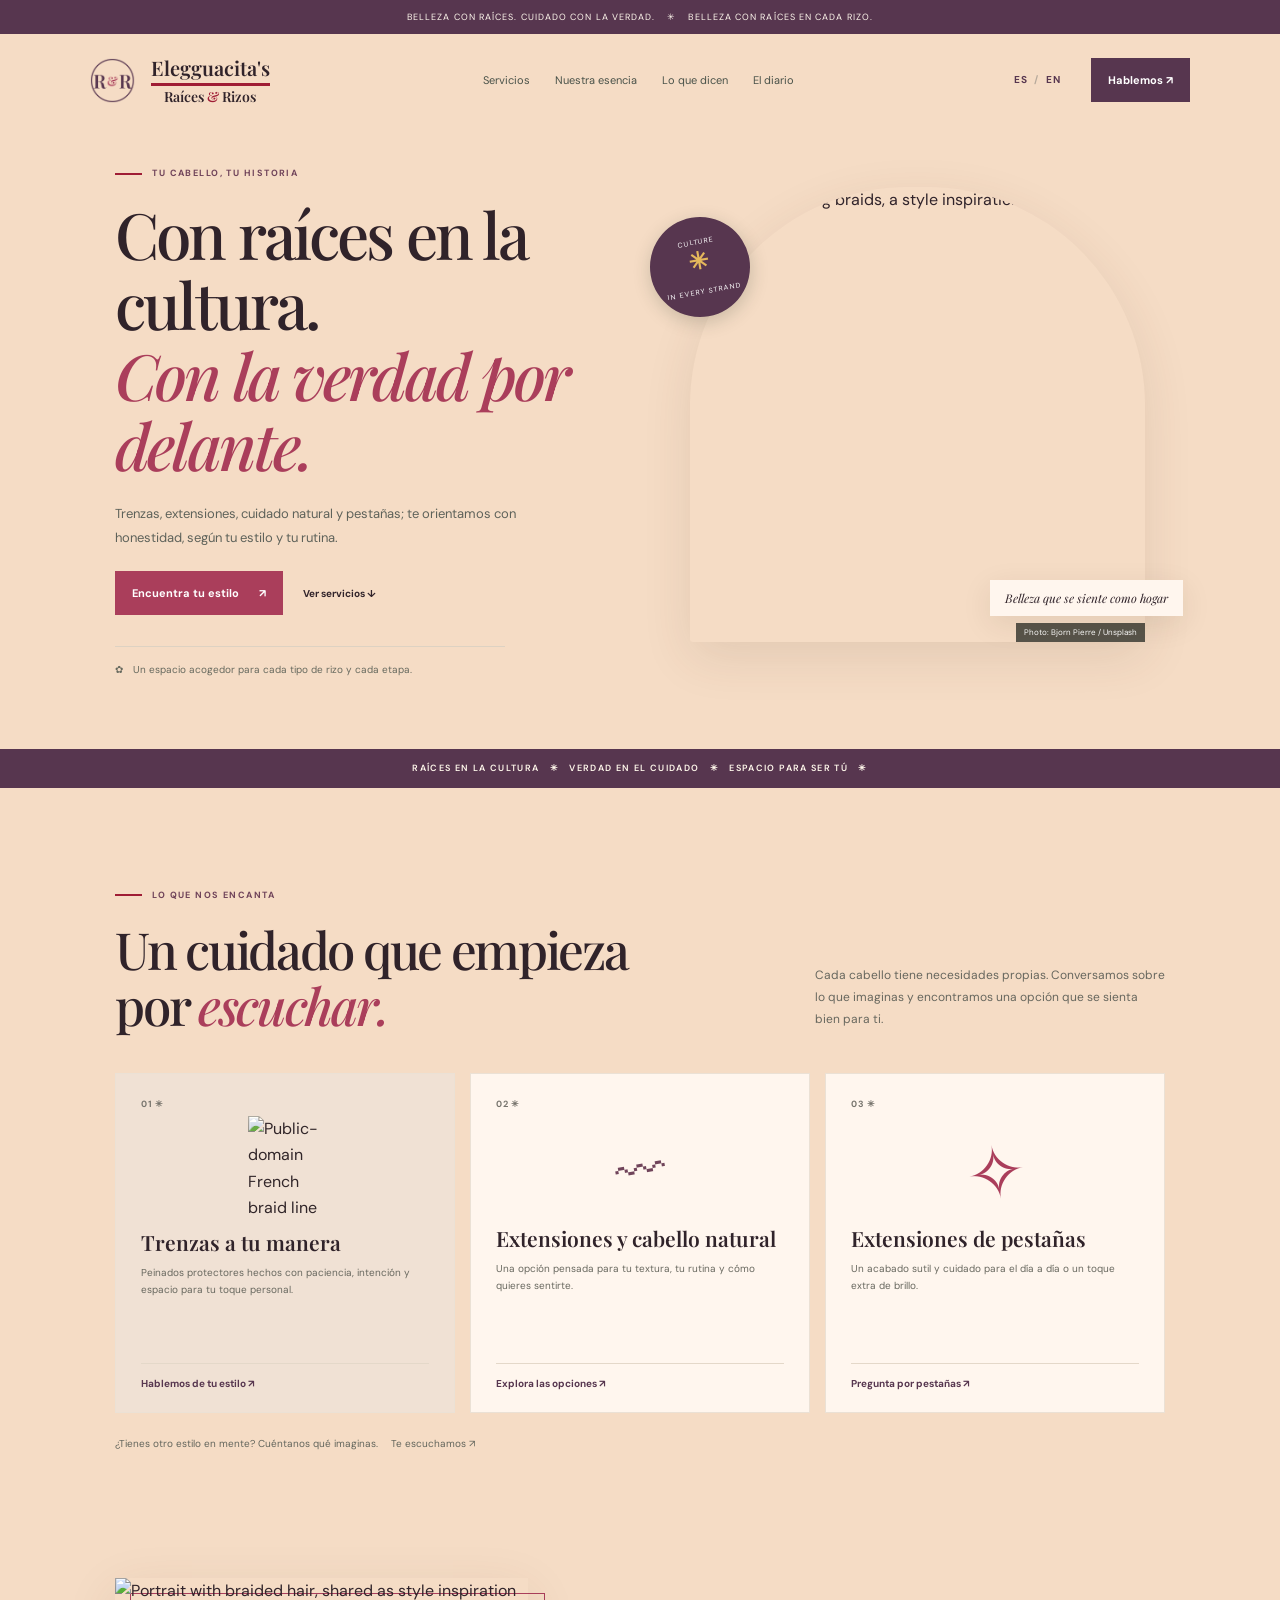
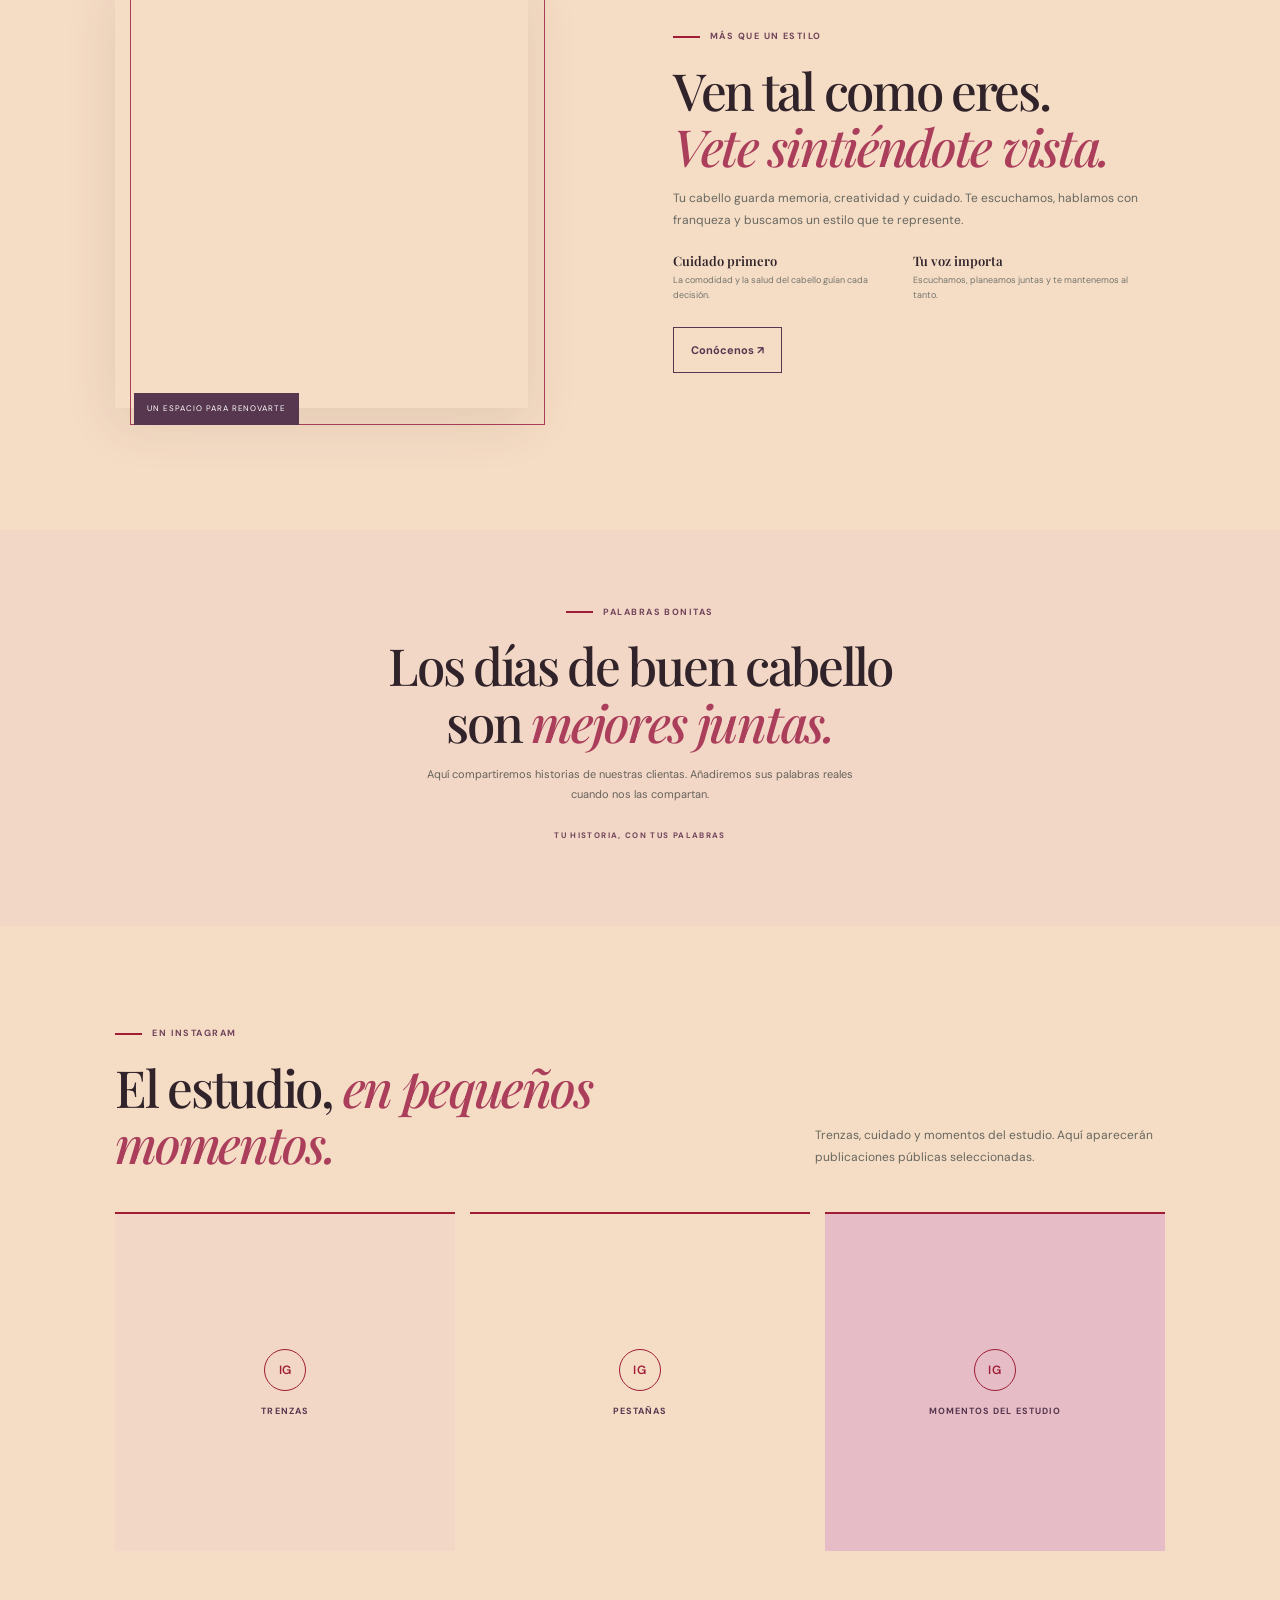
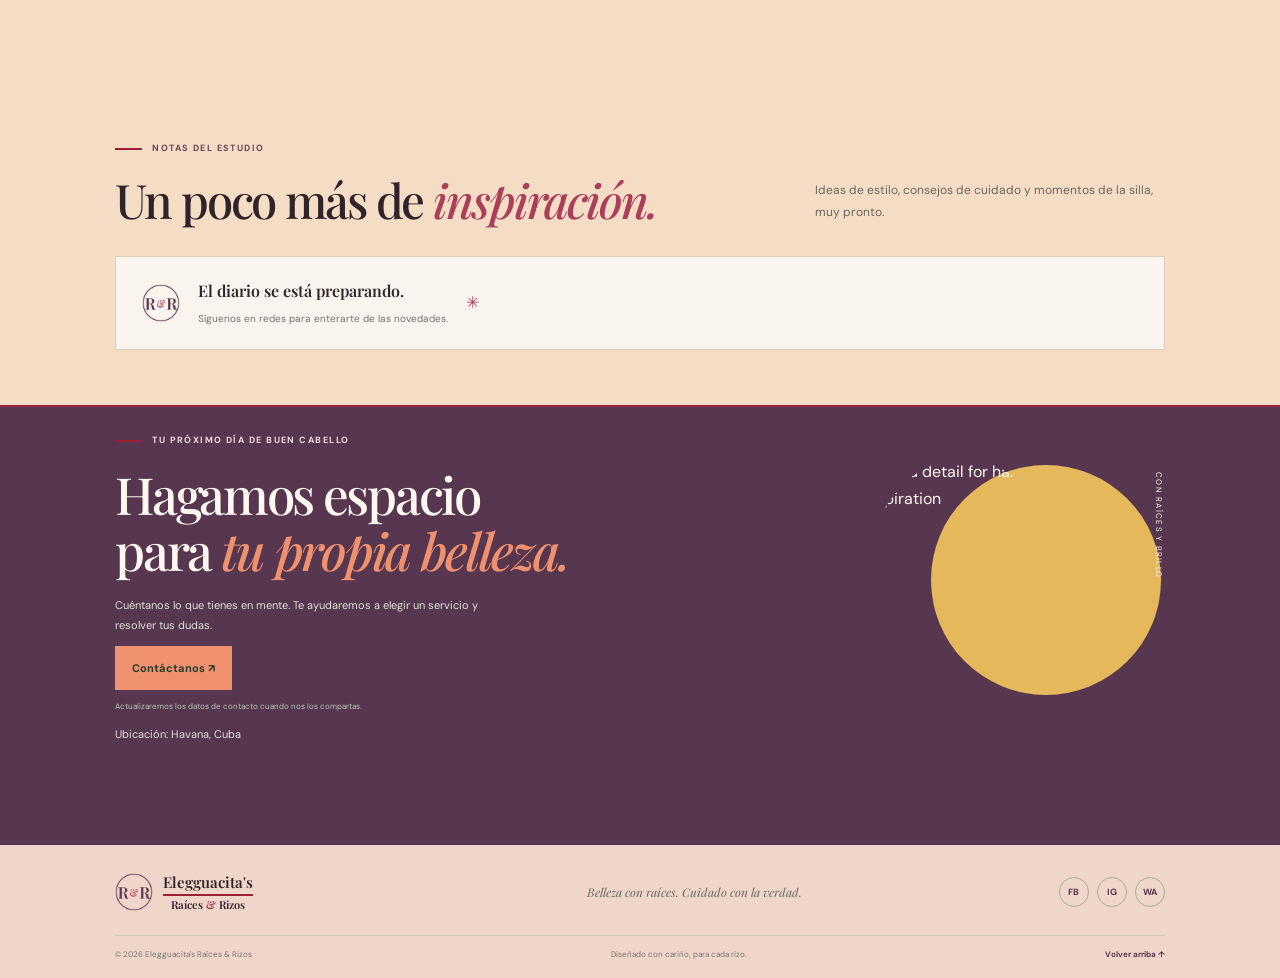
==== commit 23215354: "Update script.js, site-config.js, and styles.css" ====
--- a/index.html
+++ b/index.html
@@ -14,14 +14,14 @@
 <meta name="twitter:title" content="Elegguacita's Raíces &amp; Rizos | Trenzas y belleza en La Habana">
 <meta name="twitter:description" content="Trenzas, extensiones, cuidado del cabello natural y pestañas en La Habana, Cuba.">
 <meta name="twitter:image" content="https://images.unsplash.com/photo-1641522682563-850550dff807?auto=format&amp;fit=crop&amp;w=1200&amp;h=630&amp;q=85">
-<meta name="twitter:image:alt" content="Fotografía real de una mujer con trenzas largas."><title>Elegguacita's Raíces &amp; Rizos | Trenzas y belleza en La Habana</title><link rel="preconnect" href="https://fonts.googleapis.com"><link rel="preconnect" href="https://fonts.gstatic.com" crossorigin><link href="https://fonts.googleapis.com/css2?family=DM+Sans:wght@400;500;600;700&family=Playfair+Display:wght@500;600;700&display=swap" rel="stylesheet"><link rel="stylesheet" href="styles.css"><script src="site-config.js" defer></script><script src="script.js" defer></script></head>
+<link rel="preload" as="image" href="assets/photos/braids.webp" type="image/webp"><meta name="twitter:image:alt" content="Fotografía real de una mujer con trenzas largas."><title>Elegguacita's Raíces &amp; Rizos | Trenzas y belleza en La Habana</title><link rel="preconnect" href="https://fonts.googleapis.com"><link rel="preconnect" href="https://fonts.gstatic.com" crossorigin><link href="https://fonts.googleapis.com/css2?family=DM+Sans:wght@400;500;600;700&family=Playfair+Display:wght@500;600;700&display=swap" rel="stylesheet"><link rel="stylesheet" href="styles.css"><script src="site-config.js" defer></script><script src="script.js" defer></script></head>
 <body><a class="skip" href="#main" data-en="Skip to content" data-es="Saltar al contenido">Skip to content</a><div class="announcement"><span data-en="Beauty with roots. Honest care." data-es="Belleza con raíces. Cuidado con la verdad.">Belleza con raíces. Cuidado con la verdad.</span> ✳ <span data-en="Beauty rooted in every curl." data-es="Belleza con raíces en cada rizo.">Beauty rooted in every curl.</span></div>
-<header><a class="brand" href="#top"><span class="monogram">R<span>&</span>R</span><span class="brand-copy"><span data-setting="brandName">Elegguacita's</span><small data-setting="brandLine">R&R · HAIR · BEAUTY · YOU</small></span></a><button class="menu" aria-label="Abrir menú" aria-expanded="false">☰</button><nav><a href="#services" data-en="Services" data-es="Servicios">Services</a><a href="#about" data-en="Our approach" data-es="Nuestra esencia">Our approach</a><a href="#love" data-en="Kind words" data-es="Lo que dicen">Kind words</a><a href="#journal" data-en="The journal" data-es="El diario">The journal</a></nav><div class="actions"><button class="lang" aria-label="Cambiar idioma a inglés" aria-pressed="true">ES <span>/</span> EN</button><a class="button dark" href="#contact" data-en="Let’s talk ↗" data-es="Hablemos ↗">Let’s talk ↗</a></div></header>
+<header><a class="brand" href="#top"><img class="brand-logo" src="assets/rr-logo.png" alt="R&amp;R logo"><span class="brand-copy"><span class="brand-title-group"><span class="brand-name" data-setting="brandName">Elegguacita's</span><span class="brand-divider" aria-hidden="true"></span></span><small data-setting="brandLine">Raíces &amp; Rizos</small></span></a><button class="menu" aria-label="Abrir menú" aria-expanded="false">☰</button><nav><a href="#services" data-en="Services" data-es="Servicios">Services</a><a href="#about" data-en="Our approach" data-es="Nuestra esencia">Our approach</a><a href="#love" data-en="Kind words" data-es="Lo que dicen">Kind words</a><a href="#journal" data-en="The journal" data-es="El diario">The journal</a></nav><div class="actions"><button class="lang" aria-label="Cambiar idioma a inglés" aria-pressed="true">ES <span>/</span> EN</button><a class="button dark" href="#contact" data-en="Let’s talk ↗" data-es="Hablemos ↗">Let’s talk ↗</a></div></header>
 <main id="main"><section class="hero" id="top"><div><p class="eyebrow" data-en="YOUR HAIR, YOUR STORY" data-es="TU CABELLO, TU HISTORIA">YOUR HAIR, YOUR STORY</p><h1 data-en="Rooted in culture.<br><em>Honest in every touch.</em>" data-es="Con raíces en la cultura.<br><em>Con la verdad por delante.</em>">Con raíces en la cultura.<br><em>Con la verdad por delante.</em></h1><p class="intro" data-en="Braids, extensions, natural hair care, and lashes, with honest guidance shaped around your style and routine." data-es="Trenzas, extensiones, cuidado natural y pestañas; te orientamos con honestidad, según tu estilo y tu rutina.">Trenzas, extensiones, cuidado natural y pestañas; te orientamos con honestidad, según tu estilo y tu rutina.</p><a class="button primary" href="#services"><span data-en="Find your style" data-es="Encuentra tu estilo">Find your style</span> ↗</a><a class="text-link" href="#services" data-en="Explore services ↓" data-es="Ver servicios ↓">Explore services ↓</a><p class="note">✿ <span data-en="A welcoming space for every curl pattern and every chapter." data-es="Un espacio acogedor para cada tipo de rizo y cada etapa.">A welcoming space for every curl pattern and every chapter.</span></p></div><div class="hero-photo"><img src="https://images.unsplash.com/photo-1641522682563-850550dff807?auto=format&fit=crop&w=1400&q=88" alt="Woman with long braids, a style inspiration image"><span class="credit">Photo: Bjorn Pierre / Unsplash</span><span class="round-stamp">CULTURE<br><b>✳</b><br>IN EVERY STRAND</span><span class="caption" data-en="Beauty that feels like home" data-es="Belleza que se siente como hogar">Beauty that feels like home</span></div></section>
 <div class="ticker"><span data-en="ROOTED IN CULTURE　✳　TRUTH IN CARE　✳　ROOM TO BE YOU　✳　" data-es="RAÍCES EN LA CULTURA　✳　VERDAD EN EL CUIDADO　✳　ESPACIO PARA SER TÚ　✳　">RAÍCES EN LA CULTURA　✳　VERDAD EN EL CUIDADO　✳　ESPACIO PARA SER TÚ　✳　</span></div>
 <section class="section" id="services"><div class="section-heading"><div><p class="eyebrow" data-en="THE GOOD STUFF" data-es="LO QUE NOS ENCANTA">THE GOOD STUFF</p><h2 data-en="Care that starts<br>with <em>listening.</em>" data-es="Un cuidado que empieza<br>por <em>escuchar.</em>">Care that starts<br>with <em>listening.</em></h2></div><p data-en="Every head of hair has its own needs. We’ll talk through what you have in mind and find an approach that feels right." data-es="Cada cabello tiene necesidades propias. Conversamos sobre lo que imaginas y encontramos una opción que se sienta bien para ti.">Every head of hair has its own needs. We’ll talk through what you have in mind and find an approach that feels right.</p></div><div class="cards"><article class="card featured"><span class="num">01 ✳</span><img class="clipart" src="https://freesvg.org/download/172915" alt="Public-domain French braid line art" loading="lazy"><h3 data-en="Braids, your way" data-es="Trenzas a tu manera">Braids, your way</h3><p data-en="Protective styles made with patience, intention, and room for your own touch." data-es="Peinados protectores hechos con paciencia, intención y espacio para tu toque personal.">Protective styles made with patience, intention, and room for your own touch.</p><a href="#contact" class="card-link" data-en="Let’s find your look ↗" data-es="Hablemos de tu estilo ↗">Let’s find your look ↗</a></article><article class="card"><span class="num">02 ✳</span><span class="symbol">〰</span><h3 data-en="Extensions & natural hair" data-es="Extensiones y cabello natural">Extensions & natural hair</h3><p data-en="A thoughtful match for your texture, your routine, and how you want to feel." data-es="Una opción pensada para tu textura, tu rutina y cómo quieres sentirte.">A thoughtful match for your texture, your routine, and how you want to feel.</p><a href="#contact" class="card-link" data-en="Explore the possibilities ↗" data-es="Explora las opciones ↗">Explore the possibilities ↗</a></article><article class="card"><span class="num">03 ✳</span><span class="symbol lash">✧</span><h3 data-en="Lash extensions" data-es="Extensiones de pestañas">Lash extensions</h3><p data-en="A soft, polished finish for everyday ease or a little extra sparkle." data-es="Un acabado sutil y cuidado para el día a día o un toque extra de brillo.">A soft, polished finish for everyday ease or a little extra sparkle.</p><a href="#contact" class="card-link" data-en="Ask about lashes ↗" data-es="Pregunta por pestañas ↗">Ask about lashes ↗</a></article></div><p class="more" data-en="Have another style in mind? Tell us what you’re dreaming up.　 We’re listening ↗" data-es="¿Tienes otro estilo en mente? Cuéntanos qué imaginas.　 Te escuchamos ↗">Have another style in mind? Tell us what you’re dreaming up.　 We’re listening ↗</p></section>
 <section class="about section" id="about"><div class="about-photo"><img src="https://images.unsplash.com/photo-1572955304453-f03b104b55e5?auto=format&fit=crop&w=1000&q=85" alt="Portrait with braided hair, shared as style inspiration" loading="lazy"><span data-en="A LITTLE SPACE TO RESET" data-es="UN ESPACIO PARA RENOVARTE">A LITTLE SPACE TO RESET</span></div><div><p class="eyebrow" data-en="MORE THAN A STYLE" data-es="MÁS QUE UN ESTILO">MORE THAN A STYLE</p><h2 data-en="Come as you are.<br><em>Leave feeling seen.</em>" data-es="Ven tal como eres.<br><em>Vete sintiéndote vista.</em>">Come as you are.<br><em>Leave feeling seen.</em></h2><p data-en="Your hair carries memory, creativity, and care. We listen, share honest guidance, and shape a style that feels right for you." data-es="Tu cabello guarda memoria, creatividad y cuidado. Te escuchamos, hablamos con franqueza y buscamos un estilo que te represente.">Tu cabello guarda memoria, creatividad y cuidado. Te escuchamos, hablamos con franqueza y buscamos un estilo que te represente.</p><ul><li><b data-en="Care first" data-es="Cuidado primero">Care first</b><span data-en="Comfort and healthy hair guide every choice." data-es="La comodidad y la salud del cabello guían cada decisión.">Comfort and healthy hair guide every choice.</span></li><li><b data-en="Your voice matters" data-es="Tu voz importa">Your voice matters</b><span data-en="We listen, plan together, and keep you in the loop." data-es="Escuchamos, planeamos juntas y te mantenemos al tanto.">We listen, plan together, and keep you in the loop.</span></li></ul><a class="button outline" href="#contact" data-en="Get to know us ↗" data-es="Conócenos ↗">Get to know us ↗</a></div></section>
 <section class="testimonial" id="love"><p class="eyebrow" data-en="KIND WORDS" data-es="PALABRAS BONITAS">KIND WORDS</p><h2 data-en="Good hair days<br>are <em>better together.</em>" data-es="Los días de buen cabello<br>son <em>mejores juntas.</em>">Good hair days<br>are <em>better together.</em></h2><p data-en="Client stories will live here. We’ll add real words from our community as they arrive." data-es="Aquí compartiremos historias de nuestras clientas. Añadiremos sus palabras reales cuando nos las compartan.">Client stories will live here. We’ll add real words from our community as they arrive.</p><small data-en="YOUR STORY, IN YOUR WORDS" data-es="TU HISTORIA, CON TUS PALABRAS">YOUR STORY, IN YOUR WORDS</small></section>
-<section class="instagram section" id="instagram"><div class="section-heading"><div><p class="eyebrow" data-en="ON INSTAGRAM" data-es="EN INSTAGRAM">EN INSTAGRAM</p><h2 data-en="The studio, <em>in little moments.</em>" data-es="El estudio, <em>en pequeños momentos.</em>">El estudio, <em>en pequeños momentos.</em></h2></div><p data-en="Braids, care, and moments from the studio. Selected public posts will appear here." data-es="Trenzas, cuidado y momentos del estudio. Aquí aparecerán publicaciones públicas seleccionadas.">Trenzas, cuidado y momentos del estudio. Aquí aparecerán publicaciones públicas seleccionadas.</p></div><div class="instagram-grid" aria-label="Espacios reservados para publicaciones de Instagram"><div class="instagram-placeholder"><span class="instagram-mark">IG</span><small data-en="BRAIDS" data-es="TRENZAS">TRENZAS</small></div><div class="instagram-placeholder"><span class="instagram-mark">IG</span><small data-en="LASHES" data-es="PESTAÑAS">PESTAÑAS</small></div><div class="instagram-placeholder"><span class="instagram-mark">IG</span><small data-en="STUDIO MOMENTS" data-es="MOMENTOS DEL ESTUDIO">MOMENTOS DEL ESTUDIO</small></div></div></section><section class="journal section" id="journal"><div class="section-heading"><div><p class="eyebrow" data-en="NOTES FROM THE STUDIO" data-es="NOTAS DEL ESTUDIO">NOTES FROM THE STUDIO</p><h2 data-en="A little more <em>inspiration.</em>" data-es="Un poco más de <em>inspiración.</em>">A little more <em>inspiration.</em></h2></div><p data-en="Style ideas, care notes, and little moments from the chair, coming soon." data-es="Ideas de estilo, consejos de cuidado y momentos de la silla, muy pronto.">Style ideas, care notes, and little moments from the chair, coming soon.</p></div><div class="empty-post"><span class="monogram">R<span>&</span>R</span><div><b data-en="The journal is getting ready." data-es="El diario se está preparando.">The journal is getting ready.</b><p data-en="Follow along on social for the first updates." data-es="Síguenos en redes para enterarte de las novedades.">Follow along on social for the first updates.</p></div>✳</div></section>
+<section class="instagram section" id="instagram"><div class="section-heading"><div><p class="eyebrow" data-en="ON INSTAGRAM" data-es="EN INSTAGRAM">EN INSTAGRAM</p><h2 data-en="The studio, <em>in little moments.</em>" data-es="El estudio, <em>en pequeños momentos.</em>">El estudio, <em>en pequeños momentos.</em></h2></div><p data-en="Braids, care, and moments from the studio. Selected public posts will appear here." data-es="Trenzas, cuidado y momentos del estudio. Aquí aparecerán publicaciones públicas seleccionadas.">Trenzas, cuidado y momentos del estudio. Aquí aparecerán publicaciones públicas seleccionadas.</p></div><div class="instagram-grid" aria-label="Espacios reservados para publicaciones de Instagram"><div class="instagram-placeholder"><span class="instagram-mark">IG</span><small data-en="BRAIDS" data-es="TRENZAS">TRENZAS</small></div><div class="instagram-placeholder"><span class="instagram-mark">IG</span><small data-en="LASHES" data-es="PESTAÑAS">PESTAÑAS</small></div><div class="instagram-placeholder"><span class="instagram-mark">IG</span><small data-en="STUDIO MOMENTS" data-es="MOMENTOS DEL ESTUDIO">MOMENTOS DEL ESTUDIO</small></div></div></section><section class="journal section" id="journal"><div class="section-heading"><div><p class="eyebrow" data-en="NOTES FROM THE STUDIO" data-es="NOTAS DEL ESTUDIO">NOTES FROM THE STUDIO</p><h2 data-en="A little more <em>inspiration.</em>" data-es="Un poco más de <em>inspiración.</em>">A little more <em>inspiration.</em></h2></div><p data-en="Style ideas, care notes, and little moments from the chair, coming soon." data-es="Ideas de estilo, consejos de cuidado y momentos de la silla, muy pronto.">Style ideas, care notes, and little moments from the chair, coming soon.</p></div><div class="empty-post"><img class="brand-logo journal-logo" src="assets/rr-logo.png" alt="R&amp;R logo"><div><b data-en="The journal is getting ready." data-es="El diario se está preparando.">The journal is getting ready.</b><p data-en="Follow along on social for the first updates." data-es="Síguenos en redes para enterarte de las novedades.">Follow along on social for the first updates.</p></div>✳</div></section>
 <section class="contact section" id="contact"><div><p class="eyebrow" data-en="YOUR NEXT GOOD HAIR DAY" data-es="TU PRÓXIMO DÍA DE BUEN CABELLO">YOUR NEXT GOOD HAIR DAY</p><h2 data-en="Let’s make room<br>for <em>your kind of beautiful.</em>" data-es="Hagamos espacio<br>para <em>tu propia belleza.</em>">Let’s make room<br>for <em>your kind of beautiful.</em></h2><p data-en="Tell us what you have in mind. We’ll help you find the right service and answer your questions." data-es="Cuéntanos lo que tienes en mente. Te ayudaremos a elegir un servicio y resolver tus dudas.">Tell us what you have in mind. We’ll help you find the right service and answer your questions.</p><a class="button light" href="#contact" data-contact="email" data-en="Get in touch ↗" data-es="Contáctanos ↗">Get in touch ↗</a><small data-en="Contact details will be updated when you share them." data-es="Actualizaremos los datos de contacto cuando nos los compartas.">Contact details will be updated when you share them.</small><p class="location" data-setting="location" hidden></p></div><div class="contact-image"><img src="https://images.unsplash.com/photo-1641522682563-850550dff807?auto=format&fit=crop&w=700&q=80" alt="Braid detail for hairstyle inspiration" loading="lazy"><span data-en="ROOTED & RADIANT" data-es="CON RAÍCES Y BRILLO">ROOTED & RADIANT</span></div></section></main>
-<footer><a class="brand" href="#top"><span class="monogram">R<span>&</span>R</span><span class="brand-copy"><span data-setting="brandName">Elegguacita's</span><small data-setting="brandLine">R&R · HAIR · BEAUTY · YOU</small></span></a><p data-en="Beauty with roots. Honest care." data-es="Belleza con raíces. Cuidado con la verdad.">Belleza con raíces. Cuidado con la verdad.</p><div class="social"><a href="#contact" aria-label="Facebook" data-social="facebook">fb</a><a href="#contact" aria-label="Instagram" data-social="instagram">ig</a><a href="#contact" aria-label="WhatsApp" data-social="whatsapp">wa</a></div><div class="footer-bottom"><span>© <span id="year"></span> <span data-setting="businessName">Elegguacita's</span></span><span data-en="Designed with care, for every curl." data-es="Diseñado con cariño, para cada rizo.">Designed with care, for every curl.</span><a href="#top" data-en="Back to top ↑" data-es="Volver arriba ↑">Back to top ↑</a></div></footer></body></html>
+<footer><a class="brand" href="#top"><img class="brand-logo" src="assets/rr-logo.png" alt="R&amp;R logo"><span class="brand-copy"><span class="brand-title-group"><span class="brand-name" data-setting="brandName">Elegguacita's</span><span class="brand-divider" aria-hidden="true"></span></span><small data-setting="brandLine">Raíces &amp; Rizos</small></span></a><p data-en="Beauty with roots. Honest care." data-es="Belleza con raíces. Cuidado con la verdad.">Belleza con raíces. Cuidado con la verdad.</p><div class="social"><a href="#contact" aria-label="Facebook" data-social="facebook">fb</a><a href="#contact" aria-label="Instagram" data-social="instagram">ig</a><a href="#contact" aria-label="WhatsApp" data-social="whatsapp">wa</a></div><div class="footer-bottom"><span>© <span id="year"></span> <span data-setting="businessName">Elegguacita's</span></span><span data-en="Designed with care, for every curl." data-es="Diseñado con cariño, para cada rizo.">Designed with care, for every curl.</span><a href="#top" data-en="Back to top ↑" data-es="Volver arriba ↑">Back to top ↑</a></div></footer></body></html>
--- a/styles.css
+++ b/styles.css
@@ -1,4 +1,4 @@
-:root{--cream:#F5DCC5;--paper:#FFF6EE;--ink:#30232A;--green:#57364F;--green2:#70445A;--orange:#AA3E5B;--peach:#EF916F;--red:#9F1D35;--marigold:#E5B85C;--serif:'Playfair Display',Georgia,serif;--sans:'DM Sans',Arial,sans-serif}*{box-sizing:border-box}html{scroll-behavior:smooth}body{margin:0;background:var(--cream);color:var(--ink);font:16px/1.65 var(--sans)}a{color:inherit;text-decoration:none}img{display:block;max-width:100%}.skip{position:absolute;left:-1000px}.skip:focus{left:10px;top:10px;background:#fff;padding:10px;z-index:99}.announcement{height:34px;background:var(--green);color:#fff8ed;display:flex;align-items:center;justify-content:center;gap:12px;font-size:9px;letter-spacing:.12em;text-transform:uppercase}header{height:92px;padding:0 7vw;display:flex;align-items:center;justify-content:space-between;position:relative;z-index:5}.brand{display:flex;align-items:center;gap:10px;font:600 18px var(--serif);line-height:1.1}.brand i{font-style:normal;color:var(--orange)}.brand small{display:block;font:600 8px var(--sans);letter-spacing:.19em;margin-top:5px;color:#657365}.monogram{width:45px;height:45px;border:1px solid var(--green);border-radius:50%;display:flex;align-items:center;justify-content:center;gap:1px;color:var(--green);font:600 17px var(--serif);flex:none}.monogram span{font-size:11px;color:var(--orange)}nav,.actions{display:flex;align-items:center;gap:25px}nav a{font-size:11px;color:#495249}nav a:hover,.text-link:hover{color:var(--orange)}.lang{border:0;background:none;font:700 10px var(--sans);cursor:pointer;color:var(--green);letter-spacing:.08em}.lang span{color:#b6a99b;margin:0 4px}.button{display:inline-flex;align-items:center;gap:20px;padding:13px 17px;font-size:11px;font-weight:700;transition:.2s}.button:hover{transform:translateY(-2px)}.dark{background:var(--green);color:#fff}.dark:hover{background:#243a2a}.menu{display:none}.hero{max-width:1500px;margin:auto;min-height:560px;padding:40px 9vw 60px;display:grid;grid-template-columns:1fr 1fr;gap:7vw;align-items:center}.eyebrow{font-size:9px;font-weight:700;letter-spacing:.16em;color:var(--green2);margin:0 0 18px}.eyebrow:before{content:"";display:inline-block;width:27px;height:2px;background:var(--red);vertical-align:middle;margin-right:10px}h1,h2{font:500 clamp(42px,5vw,72px)/1.1 var(--serif);letter-spacing:-.045em;margin:0}h1 em,h2 em{color:var(--orange);font-weight:500}.intro{max-width:420px;color:#5e625a;font-size:13px;line-height:1.8;margin:22px 0}.primary{background:var(--orange);color:white;margin-right:20px}.primary:hover{background:#b75f40}.text-link{font-size:10px;font-weight:700}.note{display:flex;align-items:center;gap:10px;border-top:1px solid #ddd2c3;padding-top:15px;margin-top:31px;max-width:390px;color:#66695e;font-size:10px}.note:first-letter{color:var(--orange)}.hero-photo{position:relative;width:100%;max-width:470px;margin:auto;padding:0 15px 26px 0}.hero-photo img{height:455px;width:100%;object-fit:cover;object-position:center 32%;border-radius:48% 48% 3px 3px;box-shadow:0 15px 50px #4e34251c}.credit{position:absolute;right:15px;bottom:26px;background:#1c211bb8;color:white;padding:3px 8px;font-size:8px}.round-stamp{position:absolute;left:-40px;top:30px;width:100px;height:100px;border-radius:50%;background:var(--green);color:white;display:grid;place-content:center;text-align:center;transform:rotate(-10deg);font-size:7px;letter-spacing:.15em;box-shadow:0 5px 18px #31412c38}.round-stamp b{font-size:24px;color:var(--marigold);line-height:1.1}.caption{position:absolute;right:-23px;bottom:52px;background:var(--paper);padding:10px 15px;box-shadow:0 8px 30px #39281818;font:italic 12px var(--serif)}.ticker{background:var(--green);color:#fff8eb;overflow:hidden;white-space:nowrap;padding:12px 0;text-align:center;font-size:9px;font-weight:600;letter-spacing:.15em}.section{max-width:1500px;margin:auto;padding:100px 9vw}.section-heading{display:flex;justify-content:space-between;align-items:end;gap:35px;margin-bottom:40px}.section-heading h2,.about h2,.contact h2{font-size:clamp(37px,4vw,54px)}.section-heading>p{max-width:350px;color:#67675e;font-size:12px;line-height:1.8;margin:0 0 3px}.cards{display:grid;grid-template-columns:repeat(3,1fr);gap:15px}.card{min-height:340px;background:var(--paper);padding:23px 25px 20px;border:1px solid #ebe1d5;display:flex;flex-direction:column;transition:.25s}.card:hover{transform:translateY(-4px);box-shadow:0 15px 50px #4e34251c}.card.featured{background:#f0e1d4}.num{font-size:9px;font-weight:700;color:#77746d;letter-spacing:.08em}.clipart{height:105px;width:75px;object-fit:contain;margin:4px auto 7px;filter:sepia(.2)}.symbol{height:112px;display:grid;place-items:center;color:var(--green2);font:50px var(--serif);transform:rotate(-10deg)}.symbol.lash{font-size:72px;color:var(--orange)}.card h3{font:600 21px var(--serif);margin:0 0 8px}.card p{font-size:10px;line-height:1.75;color:#68685f;margin:0 0 18px}.card-link{margin-top:auto;border-top:1px solid #e4d8c9;padding-top:12px;font-size:10px;font-weight:700;color:var(--green)}.card-link:hover{color:var(--orange)}.more{font-size:10px;color:#62655c;margin:23px 0 0}.about{display:grid;grid-template-columns:.9fr 1fr;align-items:center;gap:9vw;padding-top:25px;padding-bottom:105px}.about-photo{position:relative;padding:0 17px 17px 0;max-width:430px}.about-photo:after{content:"";position:absolute;inset:15px 0 0 15px;border:1px solid var(--orange);z-index:-1}.about-photo img{width:100%;height:430px;object-fit:cover;object-position:center 30%;box-shadow:0 15px 50px #4e34251c}.about-photo>span{position:absolute;bottom:0;left:19px;background:var(--green);color:white;padding:9px 13px;font-size:8px;letter-spacing:.12em}.about>div:last-child>p:not(.eyebrow){max-width:470px;color:#66675f;font-size:12px;line-height:1.9}.about ul{list-style:none;padding:0;margin:20px 0 25px;display:flex;gap:20px}.about li{display:grid;gap:4px;max-width:220px}.about li b{font:600 13px var(--serif)}.about li span{color:#74756c;font-size:9px;line-height:1.6}.outline{border:1px solid var(--green);color:var(--green)}.outline:hover{background:var(--green);color:white}.testimonial{position:relative;background:#F3D7C6;text-align:center;padding:75px 20px 80px}.testimonial .eyebrow{justify-content:center}.testimonial h2{font-size:clamp(38px,4vw,55px);margin:0 auto 15px}.testimonial>p:not(.eyebrow){max-width:430px;margin:0 auto 15px;font-size:11px;line-height:1.8;color:#65625a}.testimonial small{font-size:8px;letter-spacing:.17em;font-weight:700;color:var(--green2)}.instagram-grid{display:grid;grid-template-columns:repeat(3,minmax(0,1fr));gap:15px}.instagram-placeholder{aspect-ratio:1;background:#F3D7C6;display:flex;flex-direction:column;align-items:center;justify-content:center;gap:14px;border-top:2px solid var(--red);color:var(--green)}.instagram-placeholder:nth-child(2){background:#F5DCC5}.instagram-placeholder:nth-child(3){background:#E6BDC6}.instagram-mark{width:42px;height:42px;border:1px solid var(--red);border-radius:50%;display:grid;place-items:center;color:var(--red);font:600 12px var(--sans);letter-spacing:.05em}.instagram-placeholder small{font:700 9px var(--sans);letter-spacing:.12em;text-align:center;padding:0 6px}.journal{padding-top:90px;padding-bottom:55px}.journal .section-heading h2{font-size:clamp(34px,3.7vw,49px)}.journal .section-heading{margin-bottom:30px}.empty-post{border:1px solid #d9cec0;background:#f9f4ed;padding:22px 26px;display:flex;gap:18px;align-items:center;color:var(--orange)}.empty-post b{font:600 16px var(--serif);color:var(--ink)}.empty-post p{font-size:10px;color:#74736c;margin:5px 0 0}.empty-post>span:last-child{margin-left:auto}.contact{position:relative;padding-top:28px;padding-bottom:90px;background:var(--green);color:#fff8ef;display:grid;grid-template-columns:1.2fr .8fr;gap:40px;align-items:center;max-width:none;padding-left:max(9vw,calc((100vw - 1230px)/2));padding-right:max(9vw,calc((100vw - 1230px)/2))}.contact:before{content:"";position:absolute;top:0;left:0;width:100%;height:2px;background:var(--red)}.contact .eyebrow{color:#f2dbe4}.contact h2{font-size:clamp(38px,4vw,54px);margin-bottom:17px}.contact h2 em{color:var(--peach)}.contact>div:first-child>p:not(.eyebrow){font-size:11px;line-height:1.8;color:#e1e3d8;max-width:400px}.light{background:var(--peach);color:#283d2d}.contact small{display:block;color:#bac6b5;font-size:8px;margin-top:10px}.contact-image{height:275px;position:relative;display:grid;place-items:center}.contact-image:before{content:"";position:absolute;width:230px;height:230px;border-radius:50%;background:#E5B85C;right:4px;top:8px}.contact-image img{height:270px;width:200px;object-fit:cover;border-radius:49% 49% 2px 2px;position:relative;z-index:1}.contact-image span{position:absolute;right:0;top:15px;font-size:8px;letter-spacing:.16em;writing-mode:vertical-rl;z-index:2}footer{background:#F0D5CA;padding:28px 9vw 16px;display:grid;grid-template-columns:1fr 1fr auto;align-items:center;gap:14px}footer .brand{font-size:15px}footer .monogram{width:38px;height:38px;font-size:14px}footer>p{font:italic 12px var(--serif);color:#69685f;margin:0}.social{display:flex;gap:8px}.social a{width:30px;height:30px;border:1px solid #a7ac9e;color:var(--green);border-radius:50%;display:grid;place-items:center;font-size:9px;font-weight:700;text-transform:uppercase}.social a:hover{background:var(--green);color:white}.footer-bottom{grid-column:1/-1;border-top:1px solid #d4c9ba;padding-top:12px;margin-top:10px;display:flex;justify-content:space-between;color:#77756e;font-size:8px}.footer-bottom a{font-weight:700;color:var(--green)}
+:root{--cream:#F5DCC5;--paper:#FFF6EE;--ink:#30232A;--green:#57364F;--green2:#70445A;--orange:#AA3E5B;--peach:#EF916F;--red:#9F1D35;--marigold:#E5B85C;--serif:'Playfair Display',Georgia,serif;--sans:'DM Sans',Arial,sans-serif}*{box-sizing:border-box}html{scroll-behavior:smooth}body{margin:0;background:var(--cream);color:var(--ink);font:16px/1.65 var(--sans)}a{color:inherit;text-decoration:none}img{display:block;max-width:100%}.skip{position:absolute;left:-1000px}.skip:focus{left:10px;top:10px;background:#fff;padding:10px;z-index:99}.announcement{height:34px;background:var(--green);color:#fff8ed;display:flex;align-items:center;justify-content:center;gap:12px;font-size:9px;letter-spacing:.12em;text-transform:uppercase}header{height:92px;padding:0 7vw;display:flex;align-items:center;justify-content:space-between;position:relative;z-index:5}.brand{display:flex;align-items:center;gap:16px;font:600 18px var(--serif);line-height:1.1}.brand-copy{display:flex;flex-direction:column;align-items:center;min-width:0}.brand-title-group{display:flex;flex-direction:column;align-items:stretch;align-self:center}.brand-name{font-family:var(--serif);font-weight:600;color:var(--ink);white-space:nowrap;line-height:1.05}header .brand-name{font-size:var(--header-title-size,18px)}.brand-divider{width:100%;height:3px;min-height:3px;background:var(--red);margin:5px 0 4px}.brand small{display:block;font:600 15px/1 var(--serif);letter-spacing:0;color:var(--ink);white-space:nowrap}header .brand small{font-size:var(--header-subtitle-size,15px)}.brand i,.brand-amp{font-style:normal;color:var(--red)}.brand-logo{width:45px;height:45px;object-fit:contain;flex:none}.journal-logo{width:38px;height:38px}.monogram{width:45px;height:45px;border:1px solid var(--green);border-radius:50%;display:flex;align-items:center;justify-content:center;gap:1px;color:var(--green);font:600 17px var(--serif);flex:none}.monogram span{font-size:11px;color:var(--orange)}nav,.actions{display:flex;align-items:center;gap:25px}nav a{font-size:11px;color:#495249}nav a:hover,.text-link:hover{color:var(--orange)}.lang{border:0;background:none;font:700 10px var(--sans);cursor:pointer;color:var(--green);letter-spacing:.08em}.lang span{color:#b6a99b;margin:0 4px}.button{display:inline-flex;align-items:center;gap:20px;padding:13px 17px;font-size:11px;font-weight:700;transition:.2s}.button:hover{transform:translateY(-2px)}.dark{background:var(--green);color:#fff}.dark:hover{background:#243a2a}.menu{display:none}.hero{max-width:1500px;margin:auto;min-height:560px;padding:40px 9vw 60px;display:grid;grid-template-columns:1fr 1fr;gap:7vw;align-items:center}.eyebrow{font-size:9px;font-weight:700;letter-spacing:.16em;color:var(--green2);margin:0 0 18px}.eyebrow:before{content:"";display:inline-block;width:27px;height:2px;background:var(--red);vertical-align:middle;margin-right:10px}h1,h2{font:500 clamp(42px,5vw,72px)/1.1 var(--serif);letter-spacing:-.045em;margin:0}h1 em,h2 em{color:var(--orange);font-weight:500}.intro{max-width:420px;color:#5e625a;font-size:13px;line-height:1.8;margin:22px 0}.primary{background:var(--orange);color:white;margin-right:20px}.primary:hover{background:#b75f40}.text-link{font-size:10px;font-weight:700}.note{display:flex;align-items:center;gap:10px;border-top:1px solid #ddd2c3;padding-top:15px;margin-top:31px;max-width:390px;color:#66695e;font-size:10px}.note:first-letter{color:var(--orange)}.hero-photo{position:relative;width:100%;max-width:470px;margin:auto;padding:0 15px 26px 0}.hero-photo img{height:455px;width:100%;object-fit:cover;object-position:center 32%;border-radius:48% 48% 3px 3px;box-shadow:0 15px 50px #4e34251c}.credit{position:absolute;right:15px;bottom:26px;background:#1c211bb8;color:white;padding:3px 8px;font-size:8px}.round-stamp{position:absolute;left:-40px;top:30px;width:100px;height:100px;border-radius:50%;background:var(--green);color:white;display:grid;place-content:center;text-align:center;transform:rotate(-10deg);font-size:7px;letter-spacing:.15em;box-shadow:0 5px 18px #31412c38}.round-stamp b{font-size:24px;color:var(--marigold);line-height:1.1}.caption{position:absolute;right:-23px;bottom:52px;background:var(--paper);padding:10px 15px;box-shadow:0 8px 30px #39281818;font:italic 12px var(--serif)}.ticker{background:var(--green);color:#fff8eb;overflow:hidden;white-space:nowrap;padding:12px 0;text-align:center;font-size:9px;font-weight:600;letter-spacing:.15em}.section{max-width:1500px;margin:auto;padding:100px 9vw}.section-heading{display:flex;justify-content:space-between;align-items:end;gap:35px;margin-bottom:40px}.section-heading h2,.about h2,.contact h2{font-size:clamp(37px,4vw,54px)}.section-heading>p{max-width:350px;color:#67675e;font-size:12px;line-height:1.8;margin:0 0 3px}.cards{display:grid;grid-template-columns:repeat(3,1fr);gap:15px}.card{min-height:340px;background:var(--paper);padding:23px 25px 20px;border:1px solid #ebe1d5;display:flex;flex-direction:column;transition:.25s}.card:hover{transform:translateY(-4px);box-shadow:0 15px 50px #4e34251c}.card.featured{background:#f0e1d4}.num{font-size:9px;font-weight:700;color:#77746d;letter-spacing:.08em}.clipart{height:105px;width:75px;object-fit:contain;margin:4px auto 7px;filter:sepia(.2)}.symbol{height:112px;display:grid;place-items:center;color:var(--green2);font:50px var(--serif);transform:rotate(-10deg)}.symbol.lash{font-size:72px;color:var(--orange)}.card h3{font:600 21px var(--serif);margin:0 0 8px}.card p{font-size:10px;line-height:1.75;color:#68685f;margin:0 0 18px}.card-link{margin-top:auto;border-top:1px solid #e4d8c9;padding-top:12px;font-size:10px;font-weight:700;color:var(--green)}.card-link:hover{color:var(--orange)}.more{font-size:10px;color:#62655c;margin:23px 0 0}.about{display:grid;grid-template-columns:.9fr 1fr;align-items:center;gap:9vw;padding-top:25px;padding-bottom:105px}.about-photo{position:relative;padding:0 17px 17px 0;max-width:430px}.about-photo:after{content:"";position:absolute;inset:15px 0 0 15px;border:1px solid var(--orange);z-index:-1}.about-photo img{width:100%;height:430px;object-fit:cover;object-position:center 30%;box-shadow:0 15px 50px #4e34251c}.about-photo>span{position:absolute;bottom:0;left:19px;background:var(--green);color:white;padding:9px 13px;font-size:8px;letter-spacing:.12em}.about>div:last-child>p:not(.eyebrow){max-width:470px;color:#66675f;font-size:12px;line-height:1.9}.about ul{list-style:none;padding:0;margin:20px 0 25px;display:flex;gap:20px}.about li{display:grid;gap:4px;max-width:220px}.about li b{font:600 13px var(--serif)}.about li span{color:#74756c;font-size:9px;line-height:1.6}.outline{border:1px solid var(--green);color:var(--green)}.outline:hover{background:var(--green);color:white}.testimonial{position:relative;background:#F3D7C6;text-align:center;padding:75px 20px 80px}.testimonial .eyebrow{justify-content:center}.testimonial h2{font-size:clamp(38px,4vw,55px);margin:0 auto 15px}.testimonial>p:not(.eyebrow){max-width:430px;margin:0 auto 15px;font-size:11px;line-height:1.8;color:#65625a}.testimonial small{font-size:8px;letter-spacing:.17em;font-weight:700;color:var(--green2)}.instagram-grid{display:grid;grid-template-columns:repeat(3,minmax(0,1fr));gap:15px}.instagram-placeholder{aspect-ratio:1;background:#F3D7C6;display:flex;flex-direction:column;align-items:center;justify-content:center;gap:14px;border-top:2px solid var(--red);color:var(--green)}.instagram-placeholder:nth-child(2){background:#F5DCC5}.instagram-placeholder:nth-child(3){background:#E6BDC6}.instagram-mark{width:42px;height:42px;border:1px solid var(--red);border-radius:50%;display:grid;place-items:center;color:var(--red);font:600 12px var(--sans);letter-spacing:.05em}.instagram-placeholder small{font:700 9px var(--sans);letter-spacing:.12em;text-align:center;padding:0 6px}.journal{padding-top:90px;padding-bottom:55px}.journal .section-heading h2{font-size:clamp(34px,3.7vw,49px)}.journal .section-heading{margin-bottom:30px}.empty-post{border:1px solid #d9cec0;background:#f9f4ed;padding:22px 26px;display:flex;gap:18px;align-items:center;color:var(--orange)}.empty-post b{font:600 16px var(--serif);color:var(--ink)}.empty-post p{font-size:10px;color:#74736c;margin:5px 0 0}.empty-post>span:last-child{margin-left:auto}.contact{position:relative;padding-top:28px;padding-bottom:90px;background:var(--green);color:#fff8ef;display:grid;grid-template-columns:1.2fr .8fr;gap:40px;align-items:center;max-width:none;padding-left:max(9vw,calc((100vw - 1230px)/2));padding-right:max(9vw,calc((100vw - 1230px)/2))}.contact:before{content:"";position:absolute;top:0;left:0;width:100%;height:2px;background:var(--red)}.contact .eyebrow{color:#f2dbe4}.contact h2{font-size:clamp(38px,4vw,54px);margin-bottom:17px}.contact h2 em{color:var(--peach)}.contact>div:first-child>p:not(.eyebrow){font-size:11px;line-height:1.8;color:#e1e3d8;max-width:400px}.light{background:var(--peach);color:#283d2d}.contact small{display:block;color:#bac6b5;font-size:8px;margin-top:10px}.contact-image{height:275px;position:relative;display:grid;place-items:center}.contact-image:before{content:"";position:absolute;width:230px;height:230px;border-radius:50%;background:#E5B85C;right:4px;top:8px}.contact-image img{height:270px;width:200px;object-fit:cover;border-radius:49% 49% 2px 2px;position:relative;z-index:1}.contact-image span{position:absolute;right:0;top:15px;font-size:8px;letter-spacing:.16em;writing-mode:vertical-rl;z-index:2}footer{background:#F0D5CA;padding:28px 9vw 16px;display:grid;grid-template-columns:1fr 1fr auto;align-items:center;gap:14px}footer .brand{font-size:15px;gap:10px}footer .brand-logo{width:38px;height:38px}footer .brand-name{font-size:15px}footer .brand-divider{height:2px;min-height:2px;margin:4px 0 3px}footer .brand small{font-size:11px}footer>p{font:italic 12px var(--serif);color:#69685f;margin:0}.social{display:flex;gap:8px}.social a{width:30px;height:30px;border:1px solid #a7ac9e;color:var(--green);border-radius:50%;display:grid;place-items:center;font-size:9px;font-weight:700;text-transform:uppercase}.social a:hover{background:var(--green);color:white}.footer-bottom{grid-column:1/-1;border-top:1px solid #d4c9ba;padding-top:12px;margin-top:10px;display:flex;justify-content:space-between;color:#77756e;font-size:8px}.footer-bottom a{font-weight:700;color:var(--green)}
 @media(max-width:950px){header{padding:0 5vw}nav{gap:14px}nav a{font-size:10px}.hero{padding-left:7vw;padding-right:7vw;gap:5vw}.section{padding-left:7vw;padding-right:7vw}.contact{padding-left:7vw;padding-right:7vw}footer{padding-left:7vw;padding-right:7vw}}
-@media(max-width:720px){.instagram-grid{gap:8px}.instagram-placeholder{gap:9px}.instagram-placeholder small{font-size:8px}.instagram-placeholder .instagram-mark{width:34px;height:34px}.announcement{font-size:7px;gap:6px}header{height:75px;padding:0 6vw}.brand{font-size:16px}.brand small{font-size:7px;letter-spacing:.08em;margin-top:4px}.monogram{width:39px;height:39px}.menu{display:block;border:0;background:none;color:var(--green);font-size:19px;margin-left:auto;margin-right:8px}nav{display:none;position:absolute;top:75px;left:0;right:0;padding:20px 8vw;background:var(--paper);box-shadow:0 12px 30px #39281818;flex-direction:column;align-items:flex-start}.menu[aria-expanded=true]+nav{display:flex}nav a{font-size:13px}.actions{gap:5px}.actions .dark{display:none}.hero{grid-template-columns:1fr;padding:43px 8vw 45px;gap:37px}.hero h1{font-size:clamp(45px,11vw,67px)}.hero-photo{max-width:440px}.hero-photo img{height:clamp(340px,95vw,450px)}.round-stamp{left:-12px;width:86px;height:86px}.caption{right:-4px}.ticker{text-align:left;padding-left:20px}.section{padding:72px 8vw}.section-heading{display:block}.section-heading h2,.about h2,.contact h2{font-size:clamp(37px,9vw,51px)}.section-heading>p{margin-top:16px}.cards{grid-template-columns:1fr;gap:12px}.card{min-height:285px;padding:20px}.clipart,.symbol{height:86px}.card h3{font-size:20px}.about{grid-template-columns:1fr;gap:42px;padding-top:20px;padding-bottom:75px}.about-photo{width:calc(100% - 15px);max-width:470px;margin:auto}.about-photo img{height:clamp(350px,95vw,450px)}.about ul{gap:13px}.testimonial{padding:68px 8vw 72px}.journal .section-heading h2{font-size:37px}.empty-post{padding:18px;gap:12px}.empty-post b{font-size:14px}.contact{grid-template-columns:1fr;padding:36px 8vw 30px;gap:12px}.contact-image{height:225px}.contact-image img{height:220px;width:165px}.contact-image:before{width:190px;height:190px;right:calc(50% - 105px);top:0}.contact-image span{right:calc(50% - 120px);top:10px}footer{grid-template-columns:1fr auto;padding:24px 8vw 15px}footer>p{grid-column:1/-1;grid-row:2}.social{grid-column:2;grid-row:1}.footer-bottom{flex-wrap:wrap;gap:8px}.footer-bottom>span:nth-child(2){display:none}}
+@media(max-width:720px){.instagram-grid{gap:8px}.instagram-placeholder{gap:9px}.instagram-placeholder small{font-size:8px}.instagram-placeholder .instagram-mark{width:34px;height:34px}.announcement{font-size:7px;gap:6px}header{height:75px;padding:0 6vw}.brand{font-size:16px;gap:10px}header .brand-name{font-size:var(--header-mobile-title-size,16px)}header .brand small{font-size:var(--header-mobile-subtitle-size,14px)}header .brand-logo{width:39px;height:39px}.brand-divider{height:2px;min-height:2px;margin:5px 0 4px}footer .brand-logo{width:36px;height:36px}footer .brand-name{font-size:14px}footer .brand small{font-size:10px}.menu{display:block;border:0;background:none;color:var(--green);font-size:19px;margin-left:auto;margin-right:8px}nav{display:none;position:absolute;top:75px;left:0;right:0;padding:20px 8vw;background:var(--paper);box-shadow:0 12px 30px #39281818;flex-direction:column;align-items:flex-start}.menu[aria-expanded=true]+nav{display:flex}nav a{font-size:13px}.actions{gap:5px}.actions .dark{display:none}.hero{grid-template-columns:1fr;padding:43px 8vw 45px;gap:37px}.hero h1{font-size:clamp(45px,11vw,67px)}.hero-photo{max-width:440px}.hero-photo img{height:clamp(340px,95vw,450px)}.round-stamp{left:-12px;width:86px;height:86px}.caption{right:-4px}.ticker{text-align:left;padding-left:20px}.section{padding:72px 8vw}.section-heading{display:block}.section-heading h2,.about h2,.contact h2{font-size:clamp(37px,9vw,51px)}.section-heading>p{margin-top:16px}.cards{grid-template-columns:1fr;gap:12px}.card{min-height:285px;padding:20px}.clipart,.symbol{height:86px}.card h3{font-size:20px}.about{grid-template-columns:1fr;gap:42px;padding-top:20px;padding-bottom:75px}.about-photo{width:calc(100% - 15px);max-width:470px;margin:auto}.about-photo img{height:clamp(350px,95vw,450px)}.about ul{gap:13px}.testimonial{padding:68px 8vw 72px}.journal .section-heading h2{font-size:37px}.empty-post{padding:18px;gap:12px}.empty-post b{font-size:14px}.contact{grid-template-columns:1fr;padding:36px 8vw 30px;gap:12px}.contact-image{height:225px}.contact-image img{height:220px;width:165px}.contact-image:before{width:190px;height:190px;right:calc(50% - 105px);top:0}.contact-image span{right:calc(50% - 120px);top:10px}footer{grid-template-columns:1fr auto;padding:24px 8vw 15px}footer>p{grid-column:1/-1;grid-row:2}.social{grid-column:2;grid-row:1}.footer-bottom{flex-wrap:wrap;gap:8px}.footer-bottom>span:nth-child(2){display:none}}
 @media(prefers-reduced-motion:reduce){html{scroll-behavior:auto}*,*:before,*:after{transition:none!important}}
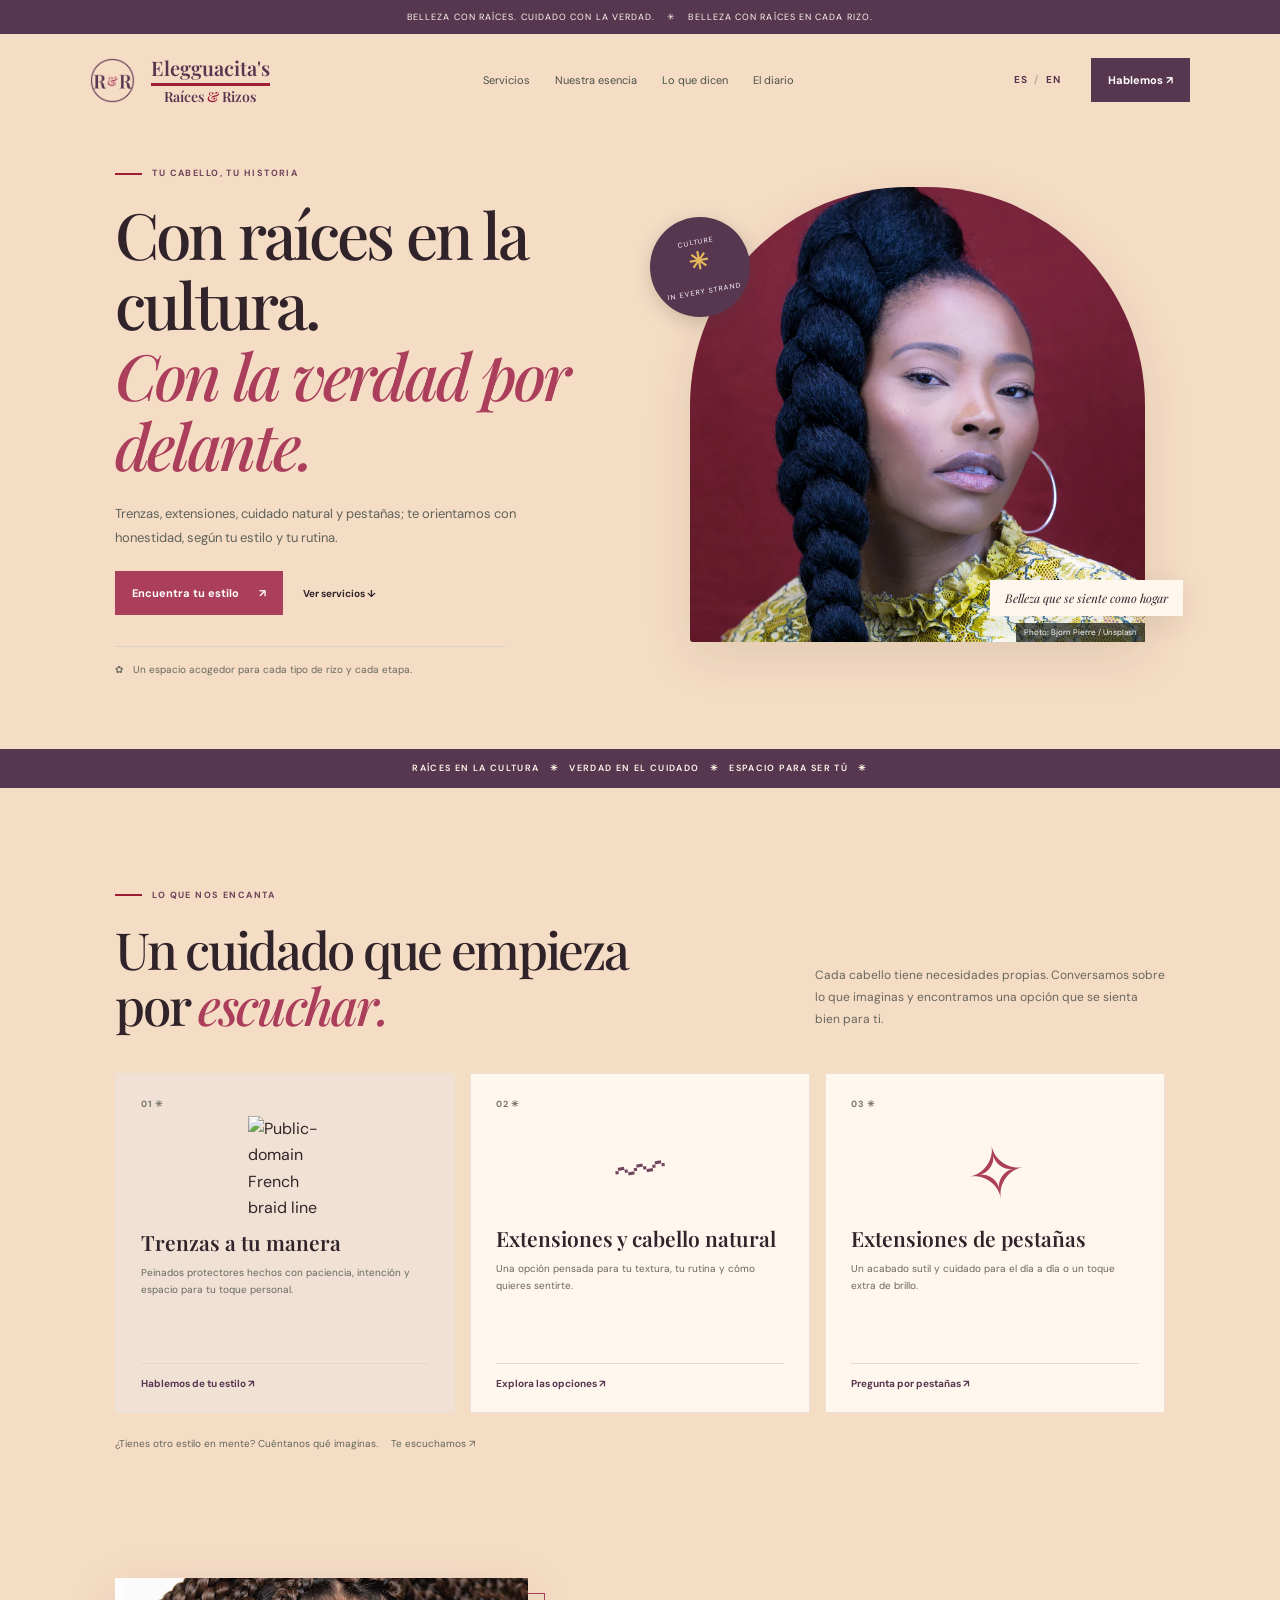
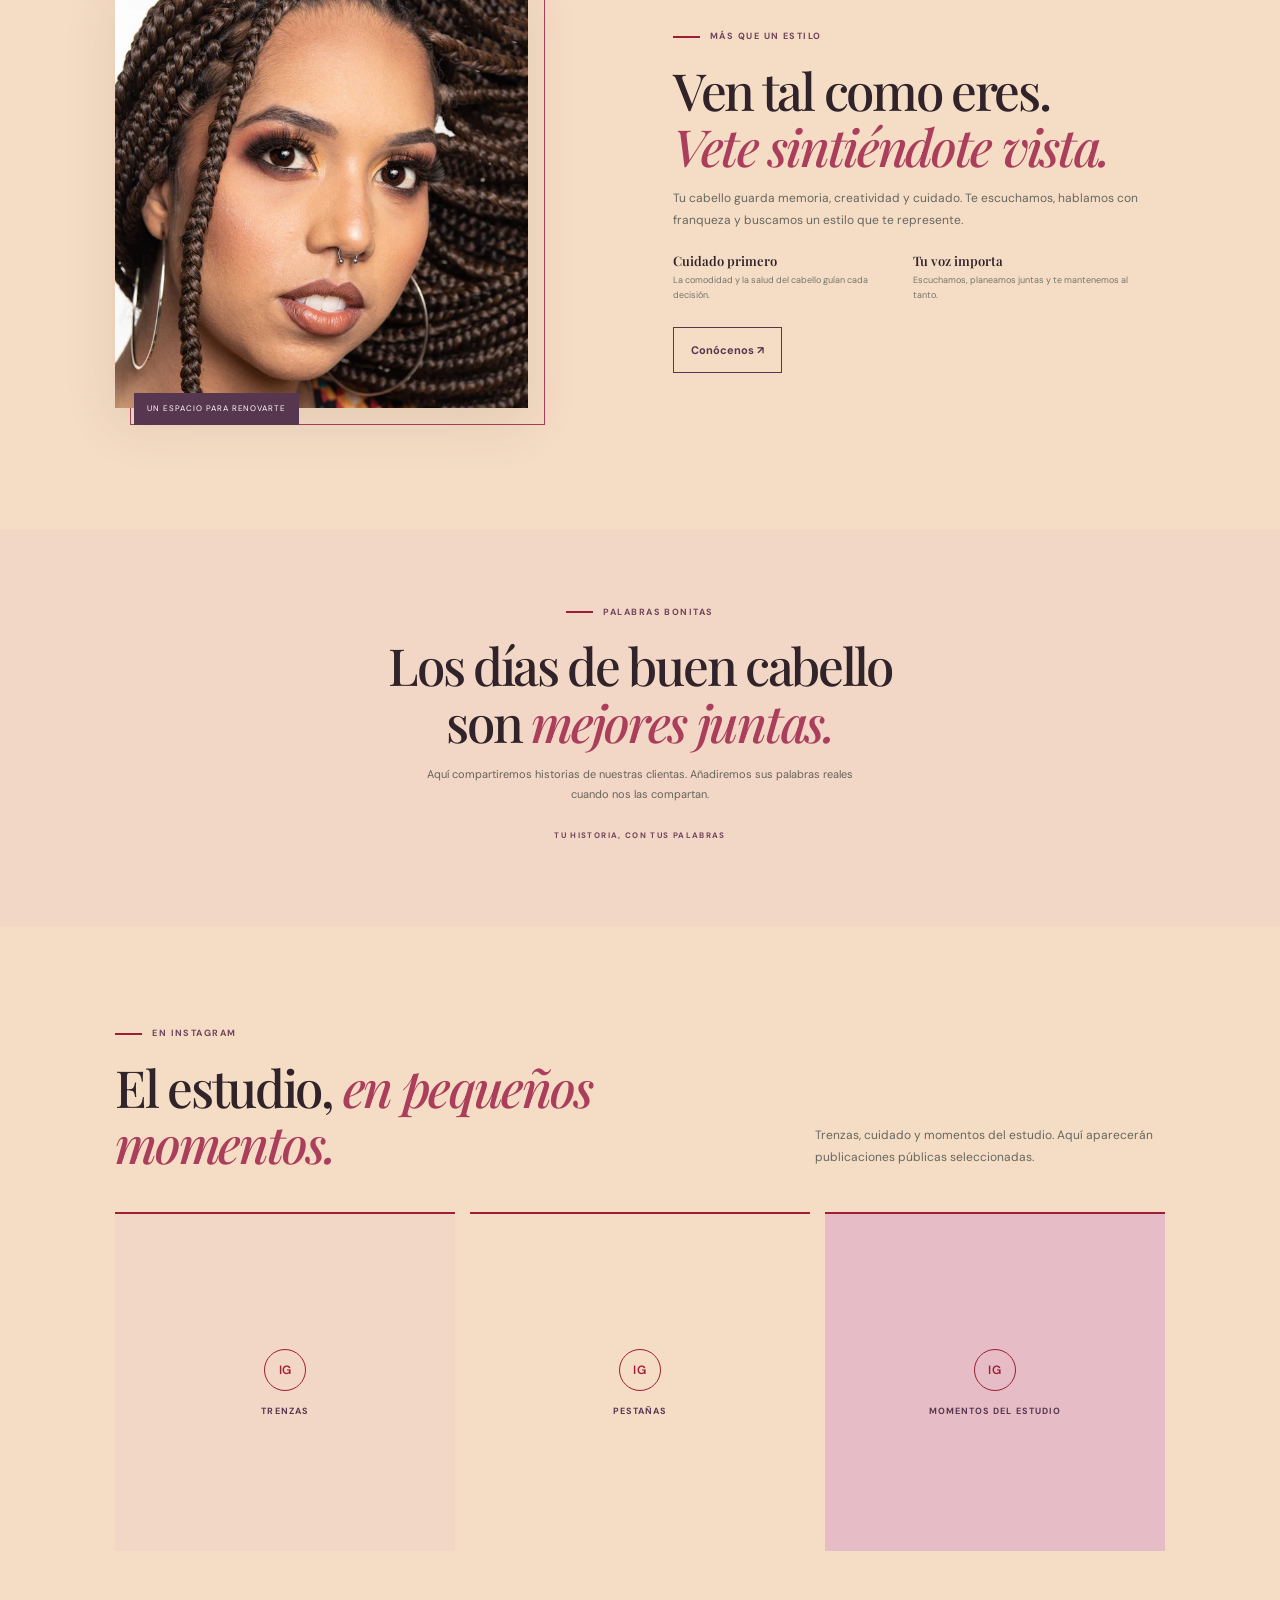
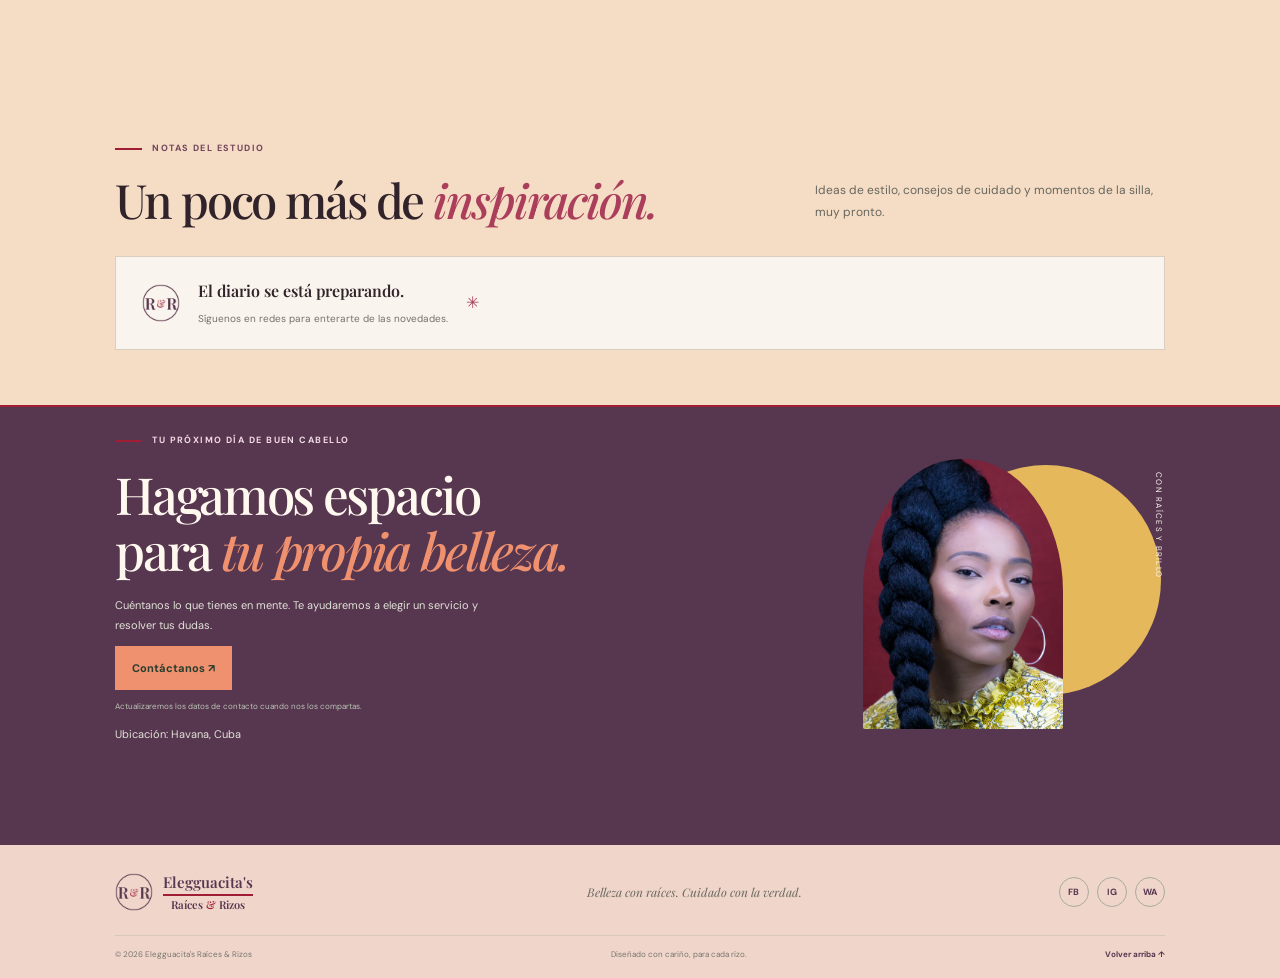
==== commit 55c1eb25: "Added Favicon and updated header title and subtitle sizes in site-config.js" ====
--- a/index.html
+++ b/index.html
@@ -1,5 +1,5 @@
 <!doctype html>
-<html lang="es"><head><meta charset="utf-8"><meta name="viewport" content="width=device-width,initial-scale=1"><meta name="theme-color" content="#F5DCC5"><meta name="description" content="Trenzas, extensiones, cuidado del cabello natural y pestañas en La Habana, Cuba. Belleza con raíces, orientación honesta y un estilo que se siente tuyo.">
+<html lang="es"><head><meta charset="utf-8"><meta name="viewport" content="width=device-width,initial-scale=1"><meta name="theme-color" content="#F5DCC5"><link rel="icon" type="image/png" sizes="64x64" href="assets/favicon.png"><meta name="description" content="Trenzas, extensiones, cuidado del cabello natural y pestañas en La Habana, Cuba. Belleza con raíces, orientación honesta y un estilo que se siente tuyo.">
 <link rel="canonical" href="https://elegguacitas.github.io/">
 <meta property="og:type" content="website">
 <meta property="og:locale" content="es_CU">
@@ -17,11 +17,11 @@
 <link rel="preload" as="image" href="assets/photos/braids.webp" type="image/webp"><meta name="twitter:image:alt" content="Fotografía real de una mujer con trenzas largas."><title>Elegguacita's Raíces &amp; Rizos | Trenzas y belleza en La Habana</title><link rel="preconnect" href="https://fonts.googleapis.com"><link rel="preconnect" href="https://fonts.gstatic.com" crossorigin><link href="https://fonts.googleapis.com/css2?family=DM+Sans:wght@400;500;600;700&family=Playfair+Display:wght@500;600;700&display=swap" rel="stylesheet"><link rel="stylesheet" href="styles.css"><script src="site-config.js" defer></script><script src="script.js" defer></script></head>
 <body><a class="skip" href="#main" data-en="Skip to content" data-es="Saltar al contenido">Skip to content</a><div class="announcement"><span data-en="Beauty with roots. Honest care." data-es="Belleza con raíces. Cuidado con la verdad.">Belleza con raíces. Cuidado con la verdad.</span> ✳ <span data-en="Beauty rooted in every curl." data-es="Belleza con raíces en cada rizo.">Beauty rooted in every curl.</span></div>
 <header><a class="brand" href="#top"><img class="brand-logo" src="assets/rr-logo.png" alt="R&amp;R logo"><span class="brand-copy"><span class="brand-title-group"><span class="brand-name" data-setting="brandName">Elegguacita's</span><span class="brand-divider" aria-hidden="true"></span></span><small data-setting="brandLine">Raíces &amp; Rizos</small></span></a><button class="menu" aria-label="Abrir menú" aria-expanded="false">☰</button><nav><a href="#services" data-en="Services" data-es="Servicios">Services</a><a href="#about" data-en="Our approach" data-es="Nuestra esencia">Our approach</a><a href="#love" data-en="Kind words" data-es="Lo que dicen">Kind words</a><a href="#journal" data-en="The journal" data-es="El diario">The journal</a></nav><div class="actions"><button class="lang" aria-label="Cambiar idioma a inglés" aria-pressed="true">ES <span>/</span> EN</button><a class="button dark" href="#contact" data-en="Let’s talk ↗" data-es="Hablemos ↗">Let’s talk ↗</a></div></header>
-<main id="main"><section class="hero" id="top"><div><p class="eyebrow" data-en="YOUR HAIR, YOUR STORY" data-es="TU CABELLO, TU HISTORIA">YOUR HAIR, YOUR STORY</p><h1 data-en="Rooted in culture.<br><em>Honest in every touch.</em>" data-es="Con raíces en la cultura.<br><em>Con la verdad por delante.</em>">Con raíces en la cultura.<br><em>Con la verdad por delante.</em></h1><p class="intro" data-en="Braids, extensions, natural hair care, and lashes, with honest guidance shaped around your style and routine." data-es="Trenzas, extensiones, cuidado natural y pestañas; te orientamos con honestidad, según tu estilo y tu rutina.">Trenzas, extensiones, cuidado natural y pestañas; te orientamos con honestidad, según tu estilo y tu rutina.</p><a class="button primary" href="#services"><span data-en="Find your style" data-es="Encuentra tu estilo">Find your style</span> ↗</a><a class="text-link" href="#services" data-en="Explore services ↓" data-es="Ver servicios ↓">Explore services ↓</a><p class="note">✿ <span data-en="A welcoming space for every curl pattern and every chapter." data-es="Un espacio acogedor para cada tipo de rizo y cada etapa.">A welcoming space for every curl pattern and every chapter.</span></p></div><div class="hero-photo"><img src="https://images.unsplash.com/photo-1641522682563-850550dff807?auto=format&fit=crop&w=1400&q=88" alt="Woman with long braids, a style inspiration image"><span class="credit">Photo: Bjorn Pierre / Unsplash</span><span class="round-stamp">CULTURE<br><b>✳</b><br>IN EVERY STRAND</span><span class="caption" data-en="Beauty that feels like home" data-es="Belleza que se siente como hogar">Beauty that feels like home</span></div></section>
+<main id="main"><section class="hero" id="top"><div><p class="eyebrow" data-en="YOUR HAIR, YOUR STORY" data-es="TU CABELLO, TU HISTORIA">YOUR HAIR, YOUR STORY</p><h1 data-en="Rooted in culture.<br><em>Honest in every touch.</em>" data-es="Con raíces en la cultura.<br><em>Con la verdad por delante.</em>">Con raíces en la cultura.<br><em>Con la verdad por delante.</em></h1><p class="intro" data-en="Braids, extensions, natural hair care, and lashes, with honest guidance shaped around your style and routine." data-es="Trenzas, extensiones, cuidado natural y pestañas; te orientamos con honestidad, según tu estilo y tu rutina.">Trenzas, extensiones, cuidado natural y pestañas; te orientamos con honestidad, según tu estilo y tu rutina.</p><a class="button primary" href="#services"><span data-en="Find your style" data-es="Encuentra tu estilo">Find your style</span> ↗</a><a class="text-link" href="#services" data-en="Explore services ↓" data-es="Ver servicios ↓">Explore services ↓</a><p class="note">✿ <span data-en="A welcoming space for every curl pattern and every chapter." data-es="Un espacio acogedor para cada tipo de rizo y cada etapa.">A welcoming space for every curl pattern and every chapter.</span></p></div><div class="hero-photo"><img src="assets/photos/braids.webp" alt="Woman with long braids, a style inspiration image" width="720" height="720" fetchpriority="high"><span class="credit">Photo: Bjorn Pierre / Unsplash</span><span class="round-stamp">CULTURE<br><b>✳</b><br>IN EVERY STRAND</span><span class="caption" data-en="Beauty that feels like home" data-es="Belleza que se siente como hogar">Beauty that feels like home</span></div></section>
 <div class="ticker"><span data-en="ROOTED IN CULTURE　✳　TRUTH IN CARE　✳　ROOM TO BE YOU　✳　" data-es="RAÍCES EN LA CULTURA　✳　VERDAD EN EL CUIDADO　✳　ESPACIO PARA SER TÚ　✳　">RAÍCES EN LA CULTURA　✳　VERDAD EN EL CUIDADO　✳　ESPACIO PARA SER TÚ　✳　</span></div>
 <section class="section" id="services"><div class="section-heading"><div><p class="eyebrow" data-en="THE GOOD STUFF" data-es="LO QUE NOS ENCANTA">THE GOOD STUFF</p><h2 data-en="Care that starts<br>with <em>listening.</em>" data-es="Un cuidado que empieza<br>por <em>escuchar.</em>">Care that starts<br>with <em>listening.</em></h2></div><p data-en="Every head of hair has its own needs. We’ll talk through what you have in mind and find an approach that feels right." data-es="Cada cabello tiene necesidades propias. Conversamos sobre lo que imaginas y encontramos una opción que se sienta bien para ti.">Every head of hair has its own needs. We’ll talk through what you have in mind and find an approach that feels right.</p></div><div class="cards"><article class="card featured"><span class="num">01 ✳</span><img class="clipart" src="https://freesvg.org/download/172915" alt="Public-domain French braid line art" loading="lazy"><h3 data-en="Braids, your way" data-es="Trenzas a tu manera">Braids, your way</h3><p data-en="Protective styles made with patience, intention, and room for your own touch." data-es="Peinados protectores hechos con paciencia, intención y espacio para tu toque personal.">Protective styles made with patience, intention, and room for your own touch.</p><a href="#contact" class="card-link" data-en="Let’s find your look ↗" data-es="Hablemos de tu estilo ↗">Let’s find your look ↗</a></article><article class="card"><span class="num">02 ✳</span><span class="symbol">〰</span><h3 data-en="Extensions & natural hair" data-es="Extensiones y cabello natural">Extensions & natural hair</h3><p data-en="A thoughtful match for your texture, your routine, and how you want to feel." data-es="Una opción pensada para tu textura, tu rutina y cómo quieres sentirte.">A thoughtful match for your texture, your routine, and how you want to feel.</p><a href="#contact" class="card-link" data-en="Explore the possibilities ↗" data-es="Explora las opciones ↗">Explore the possibilities ↗</a></article><article class="card"><span class="num">03 ✳</span><span class="symbol lash">✧</span><h3 data-en="Lash extensions" data-es="Extensiones de pestañas">Lash extensions</h3><p data-en="A soft, polished finish for everyday ease or a little extra sparkle." data-es="Un acabado sutil y cuidado para el día a día o un toque extra de brillo.">A soft, polished finish for everyday ease or a little extra sparkle.</p><a href="#contact" class="card-link" data-en="Ask about lashes ↗" data-es="Pregunta por pestañas ↗">Ask about lashes ↗</a></article></div><p class="more" data-en="Have another style in mind? Tell us what you’re dreaming up.　 We’re listening ↗" data-es="¿Tienes otro estilo en mente? Cuéntanos qué imaginas.　 Te escuchamos ↗">Have another style in mind? Tell us what you’re dreaming up.　 We’re listening ↗</p></section>
-<section class="about section" id="about"><div class="about-photo"><img src="https://images.unsplash.com/photo-1572955304453-f03b104b55e5?auto=format&fit=crop&w=1000&q=85" alt="Portrait with braided hair, shared as style inspiration" loading="lazy"><span data-en="A LITTLE SPACE TO RESET" data-es="UN ESPACIO PARA RENOVARTE">A LITTLE SPACE TO RESET</span></div><div><p class="eyebrow" data-en="MORE THAN A STYLE" data-es="MÁS QUE UN ESTILO">MORE THAN A STYLE</p><h2 data-en="Come as you are.<br><em>Leave feeling seen.</em>" data-es="Ven tal como eres.<br><em>Vete sintiéndote vista.</em>">Come as you are.<br><em>Leave feeling seen.</em></h2><p data-en="Your hair carries memory, creativity, and care. We listen, share honest guidance, and shape a style that feels right for you." data-es="Tu cabello guarda memoria, creatividad y cuidado. Te escuchamos, hablamos con franqueza y buscamos un estilo que te represente.">Tu cabello guarda memoria, creatividad y cuidado. Te escuchamos, hablamos con franqueza y buscamos un estilo que te represente.</p><ul><li><b data-en="Care first" data-es="Cuidado primero">Care first</b><span data-en="Comfort and healthy hair guide every choice." data-es="La comodidad y la salud del cabello guían cada decisión.">Comfort and healthy hair guide every choice.</span></li><li><b data-en="Your voice matters" data-es="Tu voz importa">Your voice matters</b><span data-en="We listen, plan together, and keep you in the loop." data-es="Escuchamos, planeamos juntas y te mantenemos al tanto.">We listen, plan together, and keep you in the loop.</span></li></ul><a class="button outline" href="#contact" data-en="Get to know us ↗" data-es="Conócenos ↗">Get to know us ↗</a></div></section>
+<section class="about section" id="about"><div class="about-photo"><img src="assets/photos/hair-care.webp" alt="Portrait with braided hair, shared as style inspiration" width="640" height="640" loading="lazy" decoding="async"><span data-en="A LITTLE SPACE TO RESET" data-es="UN ESPACIO PARA RENOVARTE">A LITTLE SPACE TO RESET</span></div><div><p class="eyebrow" data-en="MORE THAN A STYLE" data-es="MÁS QUE UN ESTILO">MORE THAN A STYLE</p><h2 data-en="Come as you are.<br><em>Leave feeling seen.</em>" data-es="Ven tal como eres.<br><em>Vete sintiéndote vista.</em>">Come as you are.<br><em>Leave feeling seen.</em></h2><p data-en="Your hair carries memory, creativity, and care. We listen, share honest guidance, and shape a style that feels right for you." data-es="Tu cabello guarda memoria, creatividad y cuidado. Te escuchamos, hablamos con franqueza y buscamos un estilo que te represente.">Tu cabello guarda memoria, creatividad y cuidado. Te escuchamos, hablamos con franqueza y buscamos un estilo que te represente.</p><ul><li><b data-en="Care first" data-es="Cuidado primero">Care first</b><span data-en="Comfort and healthy hair guide every choice." data-es="La comodidad y la salud del cabello guían cada decisión.">Comfort and healthy hair guide every choice.</span></li><li><b data-en="Your voice matters" data-es="Tu voz importa">Your voice matters</b><span data-en="We listen, plan together, and keep you in the loop." data-es="Escuchamos, planeamos juntas y te mantenemos al tanto.">We listen, plan together, and keep you in the loop.</span></li></ul><a class="button outline" href="#contact" data-en="Get to know us ↗" data-es="Conócenos ↗">Get to know us ↗</a></div></section>
 <section class="testimonial" id="love"><p class="eyebrow" data-en="KIND WORDS" data-es="PALABRAS BONITAS">KIND WORDS</p><h2 data-en="Good hair days<br>are <em>better together.</em>" data-es="Los días de buen cabello<br>son <em>mejores juntas.</em>">Good hair days<br>are <em>better together.</em></h2><p data-en="Client stories will live here. We’ll add real words from our community as they arrive." data-es="Aquí compartiremos historias de nuestras clientas. Añadiremos sus palabras reales cuando nos las compartan.">Client stories will live here. We’ll add real words from our community as they arrive.</p><small data-en="YOUR STORY, IN YOUR WORDS" data-es="TU HISTORIA, CON TUS PALABRAS">YOUR STORY, IN YOUR WORDS</small></section>
 <section class="instagram section" id="instagram"><div class="section-heading"><div><p class="eyebrow" data-en="ON INSTAGRAM" data-es="EN INSTAGRAM">EN INSTAGRAM</p><h2 data-en="The studio, <em>in little moments.</em>" data-es="El estudio, <em>en pequeños momentos.</em>">El estudio, <em>en pequeños momentos.</em></h2></div><p data-en="Braids, care, and moments from the studio. Selected public posts will appear here." data-es="Trenzas, cuidado y momentos del estudio. Aquí aparecerán publicaciones públicas seleccionadas.">Trenzas, cuidado y momentos del estudio. Aquí aparecerán publicaciones públicas seleccionadas.</p></div><div class="instagram-grid" aria-label="Espacios reservados para publicaciones de Instagram"><div class="instagram-placeholder"><span class="instagram-mark">IG</span><small data-en="BRAIDS" data-es="TRENZAS">TRENZAS</small></div><div class="instagram-placeholder"><span class="instagram-mark">IG</span><small data-en="LASHES" data-es="PESTAÑAS">PESTAÑAS</small></div><div class="instagram-placeholder"><span class="instagram-mark">IG</span><small data-en="STUDIO MOMENTS" data-es="MOMENTOS DEL ESTUDIO">MOMENTOS DEL ESTUDIO</small></div></div></section><section class="journal section" id="journal"><div class="section-heading"><div><p class="eyebrow" data-en="NOTES FROM THE STUDIO" data-es="NOTAS DEL ESTUDIO">NOTES FROM THE STUDIO</p><h2 data-en="A little more <em>inspiration.</em>" data-es="Un poco más de <em>inspiración.</em>">A little more <em>inspiration.</em></h2></div><p data-en="Style ideas, care notes, and little moments from the chair, coming soon." data-es="Ideas de estilo, consejos de cuidado y momentos de la silla, muy pronto.">Style ideas, care notes, and little moments from the chair, coming soon.</p></div><div class="empty-post"><img class="brand-logo journal-logo" src="assets/rr-logo.png" alt="R&amp;R logo"><div><b data-en="The journal is getting ready." data-es="El diario se está preparando.">The journal is getting ready.</b><p data-en="Follow along on social for the first updates." data-es="Síguenos en redes para enterarte de las novedades.">Follow along on social for the first updates.</p></div>✳</div></section>
-<section class="contact section" id="contact"><div><p class="eyebrow" data-en="YOUR NEXT GOOD HAIR DAY" data-es="TU PRÓXIMO DÍA DE BUEN CABELLO">YOUR NEXT GOOD HAIR DAY</p><h2 data-en="Let’s make room<br>for <em>your kind of beautiful.</em>" data-es="Hagamos espacio<br>para <em>tu propia belleza.</em>">Let’s make room<br>for <em>your kind of beautiful.</em></h2><p data-en="Tell us what you have in mind. We’ll help you find the right service and answer your questions." data-es="Cuéntanos lo que tienes en mente. Te ayudaremos a elegir un servicio y resolver tus dudas.">Tell us what you have in mind. We’ll help you find the right service and answer your questions.</p><a class="button light" href="#contact" data-contact="email" data-en="Get in touch ↗" data-es="Contáctanos ↗">Get in touch ↗</a><small data-en="Contact details will be updated when you share them." data-es="Actualizaremos los datos de contacto cuando nos los compartas.">Contact details will be updated when you share them.</small><p class="location" data-setting="location" hidden></p></div><div class="contact-image"><img src="https://images.unsplash.com/photo-1641522682563-850550dff807?auto=format&fit=crop&w=700&q=80" alt="Braid detail for hairstyle inspiration" loading="lazy"><span data-en="ROOTED & RADIANT" data-es="CON RAÍCES Y BRILLO">ROOTED & RADIANT</span></div></section></main>
+<section class="contact section" id="contact"><div><p class="eyebrow" data-en="YOUR NEXT GOOD HAIR DAY" data-es="TU PRÓXIMO DÍA DE BUEN CABELLO">YOUR NEXT GOOD HAIR DAY</p><h2 data-en="Let’s make room<br>for <em>your kind of beautiful.</em>" data-es="Hagamos espacio<br>para <em>tu propia belleza.</em>">Let’s make room<br>for <em>your kind of beautiful.</em></h2><p data-en="Tell us what you have in mind. We’ll help you find the right service and answer your questions." data-es="Cuéntanos lo que tienes en mente. Te ayudaremos a elegir un servicio y resolver tus dudas.">Tell us what you have in mind. We’ll help you find the right service and answer your questions.</p><a class="button light" href="#contact" data-contact="email" data-en="Get in touch ↗" data-es="Contáctanos ↗">Get in touch ↗</a><small data-en="Contact details will be updated when you share them." data-es="Actualizaremos los datos de contacto cuando nos los compartas.">Contact details will be updated when you share them.</small><p class="location" data-setting="location" hidden></p></div><div class="contact-image"><img src="assets/photos/braids.webp" alt="Braid detail for hairstyle inspiration" width="720" height="720" loading="lazy" decoding="async"><span data-en="ROOTED & RADIANT" data-es="CON RAÍCES Y BRILLO">ROOTED & RADIANT</span></div></section></main>
 <footer><a class="brand" href="#top"><img class="brand-logo" src="assets/rr-logo.png" alt="R&amp;R logo"><span class="brand-copy"><span class="brand-title-group"><span class="brand-name" data-setting="brandName">Elegguacita's</span><span class="brand-divider" aria-hidden="true"></span></span><small data-setting="brandLine">Raíces &amp; Rizos</small></span></a><p data-en="Beauty with roots. Honest care." data-es="Belleza con raíces. Cuidado con la verdad.">Belleza con raíces. Cuidado con la verdad.</p><div class="social"><a href="#contact" aria-label="Facebook" data-social="facebook">fb</a><a href="#contact" aria-label="Instagram" data-social="instagram">ig</a><a href="#contact" aria-label="WhatsApp" data-social="whatsapp">wa</a></div><div class="footer-bottom"><span>© <span id="year"></span> <span data-setting="businessName">Elegguacita's</span></span><span data-en="Designed with care, for every curl." data-es="Diseñado con cariño, para cada rizo.">Designed with care, for every curl.</span><a href="#top" data-en="Back to top ↑" data-es="Volver arriba ↑">Back to top ↑</a></div></footer></body></html>
--- a/styles.css
+++ b/styles.css
@@ -1,4 +1,4 @@
-:root{--cream:#F5DCC5;--paper:#FFF6EE;--ink:#30232A;--green:#57364F;--green2:#70445A;--orange:#AA3E5B;--peach:#EF916F;--red:#9F1D35;--marigold:#E5B85C;--serif:'Playfair Display',Georgia,serif;--sans:'DM Sans',Arial,sans-serif}*{box-sizing:border-box}html{scroll-behavior:smooth}body{margin:0;background:var(--cream);color:var(--ink);font:16px/1.65 var(--sans)}a{color:inherit;text-decoration:none}img{display:block;max-width:100%}.skip{position:absolute;left:-1000px}.skip:focus{left:10px;top:10px;background:#fff;padding:10px;z-index:99}.announcement{height:34px;background:var(--green);color:#fff8ed;display:flex;align-items:center;justify-content:center;gap:12px;font-size:9px;letter-spacing:.12em;text-transform:uppercase}header{height:92px;padding:0 7vw;display:flex;align-items:center;justify-content:space-between;position:relative;z-index:5}.brand{display:flex;align-items:center;gap:16px;font:600 18px var(--serif);line-height:1.1}.brand-copy{display:flex;flex-direction:column;align-items:center;min-width:0}.brand-title-group{display:flex;flex-direction:column;align-items:stretch;align-self:center}.brand-name{font-family:var(--serif);font-weight:600;color:var(--ink);white-space:nowrap;line-height:1.05}header .brand-name{font-size:var(--header-title-size,18px)}.brand-divider{width:100%;height:3px;min-height:3px;background:var(--red);margin:5px 0 4px}.brand small{display:block;font:600 15px/1 var(--serif);letter-spacing:0;color:var(--ink);white-space:nowrap}header .brand small{font-size:var(--header-subtitle-size,15px)}.brand i,.brand-amp{font-style:normal;color:var(--red)}.brand-logo{width:45px;height:45px;object-fit:contain;flex:none}.journal-logo{width:38px;height:38px}.monogram{width:45px;height:45px;border:1px solid var(--green);border-radius:50%;display:flex;align-items:center;justify-content:center;gap:1px;color:var(--green);font:600 17px var(--serif);flex:none}.monogram span{font-size:11px;color:var(--orange)}nav,.actions{display:flex;align-items:center;gap:25px}nav a{font-size:11px;color:#495249}nav a:hover,.text-link:hover{color:var(--orange)}.lang{border:0;background:none;font:700 10px var(--sans);cursor:pointer;color:var(--green);letter-spacing:.08em}.lang span{color:#b6a99b;margin:0 4px}.button{display:inline-flex;align-items:center;gap:20px;padding:13px 17px;font-size:11px;font-weight:700;transition:.2s}.button:hover{transform:translateY(-2px)}.dark{background:var(--green);color:#fff}.dark:hover{background:#243a2a}.menu{display:none}.hero{max-width:1500px;margin:auto;min-height:560px;padding:40px 9vw 60px;display:grid;grid-template-columns:1fr 1fr;gap:7vw;align-items:center}.eyebrow{font-size:9px;font-weight:700;letter-spacing:.16em;color:var(--green2);margin:0 0 18px}.eyebrow:before{content:"";display:inline-block;width:27px;height:2px;background:var(--red);vertical-align:middle;margin-right:10px}h1,h2{font:500 clamp(42px,5vw,72px)/1.1 var(--serif);letter-spacing:-.045em;margin:0}h1 em,h2 em{color:var(--orange);font-weight:500}.intro{max-width:420px;color:#5e625a;font-size:13px;line-height:1.8;margin:22px 0}.primary{background:var(--orange);color:white;margin-right:20px}.primary:hover{background:#b75f40}.text-link{font-size:10px;font-weight:700}.note{display:flex;align-items:center;gap:10px;border-top:1px solid #ddd2c3;padding-top:15px;margin-top:31px;max-width:390px;color:#66695e;font-size:10px}.note:first-letter{color:var(--orange)}.hero-photo{position:relative;width:100%;max-width:470px;margin:auto;padding:0 15px 26px 0}.hero-photo img{height:455px;width:100%;object-fit:cover;object-position:center 32%;border-radius:48% 48% 3px 3px;box-shadow:0 15px 50px #4e34251c}.credit{position:absolute;right:15px;bottom:26px;background:#1c211bb8;color:white;padding:3px 8px;font-size:8px}.round-stamp{position:absolute;left:-40px;top:30px;width:100px;height:100px;border-radius:50%;background:var(--green);color:white;display:grid;place-content:center;text-align:center;transform:rotate(-10deg);font-size:7px;letter-spacing:.15em;box-shadow:0 5px 18px #31412c38}.round-stamp b{font-size:24px;color:var(--marigold);line-height:1.1}.caption{position:absolute;right:-23px;bottom:52px;background:var(--paper);padding:10px 15px;box-shadow:0 8px 30px #39281818;font:italic 12px var(--serif)}.ticker{background:var(--green);color:#fff8eb;overflow:hidden;white-space:nowrap;padding:12px 0;text-align:center;font-size:9px;font-weight:600;letter-spacing:.15em}.section{max-width:1500px;margin:auto;padding:100px 9vw}.section-heading{display:flex;justify-content:space-between;align-items:end;gap:35px;margin-bottom:40px}.section-heading h2,.about h2,.contact h2{font-size:clamp(37px,4vw,54px)}.section-heading>p{max-width:350px;color:#67675e;font-size:12px;line-height:1.8;margin:0 0 3px}.cards{display:grid;grid-template-columns:repeat(3,1fr);gap:15px}.card{min-height:340px;background:var(--paper);padding:23px 25px 20px;border:1px solid #ebe1d5;display:flex;flex-direction:column;transition:.25s}.card:hover{transform:translateY(-4px);box-shadow:0 15px 50px #4e34251c}.card.featured{background:#f0e1d4}.num{font-size:9px;font-weight:700;color:#77746d;letter-spacing:.08em}.clipart{height:105px;width:75px;object-fit:contain;margin:4px auto 7px;filter:sepia(.2)}.symbol{height:112px;display:grid;place-items:center;color:var(--green2);font:50px var(--serif);transform:rotate(-10deg)}.symbol.lash{font-size:72px;color:var(--orange)}.card h3{font:600 21px var(--serif);margin:0 0 8px}.card p{font-size:10px;line-height:1.75;color:#68685f;margin:0 0 18px}.card-link{margin-top:auto;border-top:1px solid #e4d8c9;padding-top:12px;font-size:10px;font-weight:700;color:var(--green)}.card-link:hover{color:var(--orange)}.more{font-size:10px;color:#62655c;margin:23px 0 0}.about{display:grid;grid-template-columns:.9fr 1fr;align-items:center;gap:9vw;padding-top:25px;padding-bottom:105px}.about-photo{position:relative;padding:0 17px 17px 0;max-width:430px}.about-photo:after{content:"";position:absolute;inset:15px 0 0 15px;border:1px solid var(--orange);z-index:-1}.about-photo img{width:100%;height:430px;object-fit:cover;object-position:center 30%;box-shadow:0 15px 50px #4e34251c}.about-photo>span{position:absolute;bottom:0;left:19px;background:var(--green);color:white;padding:9px 13px;font-size:8px;letter-spacing:.12em}.about>div:last-child>p:not(.eyebrow){max-width:470px;color:#66675f;font-size:12px;line-height:1.9}.about ul{list-style:none;padding:0;margin:20px 0 25px;display:flex;gap:20px}.about li{display:grid;gap:4px;max-width:220px}.about li b{font:600 13px var(--serif)}.about li span{color:#74756c;font-size:9px;line-height:1.6}.outline{border:1px solid var(--green);color:var(--green)}.outline:hover{background:var(--green);color:white}.testimonial{position:relative;background:#F3D7C6;text-align:center;padding:75px 20px 80px}.testimonial .eyebrow{justify-content:center}.testimonial h2{font-size:clamp(38px,4vw,55px);margin:0 auto 15px}.testimonial>p:not(.eyebrow){max-width:430px;margin:0 auto 15px;font-size:11px;line-height:1.8;color:#65625a}.testimonial small{font-size:8px;letter-spacing:.17em;font-weight:700;color:var(--green2)}.instagram-grid{display:grid;grid-template-columns:repeat(3,minmax(0,1fr));gap:15px}.instagram-placeholder{aspect-ratio:1;background:#F3D7C6;display:flex;flex-direction:column;align-items:center;justify-content:center;gap:14px;border-top:2px solid var(--red);color:var(--green)}.instagram-placeholder:nth-child(2){background:#F5DCC5}.instagram-placeholder:nth-child(3){background:#E6BDC6}.instagram-mark{width:42px;height:42px;border:1px solid var(--red);border-radius:50%;display:grid;place-items:center;color:var(--red);font:600 12px var(--sans);letter-spacing:.05em}.instagram-placeholder small{font:700 9px var(--sans);letter-spacing:.12em;text-align:center;padding:0 6px}.journal{padding-top:90px;padding-bottom:55px}.journal .section-heading h2{font-size:clamp(34px,3.7vw,49px)}.journal .section-heading{margin-bottom:30px}.empty-post{border:1px solid #d9cec0;background:#f9f4ed;padding:22px 26px;display:flex;gap:18px;align-items:center;color:var(--orange)}.empty-post b{font:600 16px var(--serif);color:var(--ink)}.empty-post p{font-size:10px;color:#74736c;margin:5px 0 0}.empty-post>span:last-child{margin-left:auto}.contact{position:relative;padding-top:28px;padding-bottom:90px;background:var(--green);color:#fff8ef;display:grid;grid-template-columns:1.2fr .8fr;gap:40px;align-items:center;max-width:none;padding-left:max(9vw,calc((100vw - 1230px)/2));padding-right:max(9vw,calc((100vw - 1230px)/2))}.contact:before{content:"";position:absolute;top:0;left:0;width:100%;height:2px;background:var(--red)}.contact .eyebrow{color:#f2dbe4}.contact h2{font-size:clamp(38px,4vw,54px);margin-bottom:17px}.contact h2 em{color:var(--peach)}.contact>div:first-child>p:not(.eyebrow){font-size:11px;line-height:1.8;color:#e1e3d8;max-width:400px}.light{background:var(--peach);color:#283d2d}.contact small{display:block;color:#bac6b5;font-size:8px;margin-top:10px}.contact-image{height:275px;position:relative;display:grid;place-items:center}.contact-image:before{content:"";position:absolute;width:230px;height:230px;border-radius:50%;background:#E5B85C;right:4px;top:8px}.contact-image img{height:270px;width:200px;object-fit:cover;border-radius:49% 49% 2px 2px;position:relative;z-index:1}.contact-image span{position:absolute;right:0;top:15px;font-size:8px;letter-spacing:.16em;writing-mode:vertical-rl;z-index:2}footer{background:#F0D5CA;padding:28px 9vw 16px;display:grid;grid-template-columns:1fr 1fr auto;align-items:center;gap:14px}footer .brand{font-size:15px;gap:10px}footer .brand-logo{width:38px;height:38px}footer .brand-name{font-size:15px}footer .brand-divider{height:2px;min-height:2px;margin:4px 0 3px}footer .brand small{font-size:11px}footer>p{font:italic 12px var(--serif);color:#69685f;margin:0}.social{display:flex;gap:8px}.social a{width:30px;height:30px;border:1px solid #a7ac9e;color:var(--green);border-radius:50%;display:grid;place-items:center;font-size:9px;font-weight:700;text-transform:uppercase}.social a:hover{background:var(--green);color:white}.footer-bottom{grid-column:1/-1;border-top:1px solid #d4c9ba;padding-top:12px;margin-top:10px;display:flex;justify-content:space-between;color:#77756e;font-size:8px}.footer-bottom a{font-weight:700;color:var(--green)}
+:root{--cream:#F5DCC5;--paper:#FFF6EE;--ink:#30232A;--green:#57364F;--green2:#70445A;--orange:#AA3E5B;--peach:#EF916F;--red:#9F1D35;--marigold:#E5B85C;--serif:'Playfair Display',Georgia,serif;--sans:'DM Sans',Arial,sans-serif}*{box-sizing:border-box}html{scroll-behavior:smooth}body{margin:0;background:var(--cream);color:var(--ink);font:16px/1.65 var(--sans)}a{color:inherit;text-decoration:none}img{display:block;max-width:100%}.skip{position:absolute;left:-1000px}.skip:focus{left:10px;top:10px;background:#fff;padding:10px;z-index:99}.announcement{height:34px;background:var(--green);color:#fff8ed;display:flex;align-items:center;justify-content:center;gap:12px;font-size:9px;letter-spacing:.12em;text-transform:uppercase}header{height:92px;padding:0 7vw;display:flex;align-items:center;justify-content:space-between;position:relative;z-index:5}.brand{display:flex;align-items:center;gap:16px;font:600 18px var(--serif);line-height:1.1}.brand-copy{display:flex;flex-direction:column;align-items:center;min-width:0}.brand-title-group{display:flex;flex-direction:column;align-items:stretch;align-self:center}.brand-name{font-family:var(--serif);font-weight:600;color:var(--green);white-space:nowrap;line-height:1.05}header .brand-name{font-size:var(--header-title-size,18px)}.brand-divider{width:100%;height:3px;min-height:3px;background:var(--red);margin:5px 0 4px}.brand small{display:block;font:600 15px/1 var(--serif);letter-spacing:0;color:var(--green);white-space:nowrap}header .brand small{font-size:var(--header-subtitle-size,15px)}.brand i,.brand-amp{font-style:normal;color:var(--red)}.brand-logo{width:45px;height:45px;object-fit:contain;flex:none}.journal-logo{width:38px;height:38px}.monogram{width:45px;height:45px;border:1px solid var(--green);border-radius:50%;display:flex;align-items:center;justify-content:center;gap:1px;color:var(--green);font:600 17px var(--serif);flex:none}.monogram span{font-size:11px;color:var(--orange)}nav,.actions{display:flex;align-items:center;gap:25px}nav a{font-size:11px;color:#495249}nav a:hover,.text-link:hover{color:var(--orange)}.lang{border:0;background:none;font:700 10px var(--sans);cursor:pointer;color:var(--green);letter-spacing:.08em}.lang span{color:#b6a99b;margin:0 4px}.button{display:inline-flex;align-items:center;gap:20px;padding:13px 17px;font-size:11px;font-weight:700;transition:.2s}.button:hover{transform:translateY(-2px)}.dark{background:var(--green);color:#fff}.dark:hover{background:#243a2a}.menu{display:none}.hero{max-width:1500px;margin:auto;min-height:560px;padding:40px 9vw 60px;display:grid;grid-template-columns:1fr 1fr;gap:7vw;align-items:center}.eyebrow{font-size:9px;font-weight:700;letter-spacing:.16em;color:var(--green2);margin:0 0 18px}.eyebrow:before{content:"";display:inline-block;width:27px;height:2px;background:var(--red);vertical-align:middle;margin-right:10px}h1,h2{font:500 clamp(42px,5vw,72px)/1.1 var(--serif);letter-spacing:-.045em;margin:0}h1 em,h2 em{color:var(--orange);font-weight:500}.intro{max-width:420px;color:#5e625a;font-size:13px;line-height:1.8;margin:22px 0}.primary{background:var(--orange);color:white;margin-right:20px}.primary:hover{background:#b75f40}.text-link{font-size:10px;font-weight:700}.note{display:flex;align-items:center;gap:10px;border-top:1px solid #ddd2c3;padding-top:15px;margin-top:31px;max-width:390px;color:#66695e;font-size:10px}.note:first-letter{color:var(--orange)}.hero-photo{position:relative;width:100%;max-width:470px;margin:auto;padding:0 15px 26px 0}.hero-photo img{height:455px;width:100%;object-fit:cover;object-position:center 32%;border-radius:48% 48% 3px 3px;box-shadow:0 15px 50px #4e34251c}.credit{position:absolute;right:15px;bottom:26px;background:#1c211bb8;color:white;padding:3px 8px;font-size:8px}.round-stamp{position:absolute;left:-40px;top:30px;width:100px;height:100px;border-radius:50%;background:var(--green);color:white;display:grid;place-content:center;text-align:center;transform:rotate(-10deg);font-size:7px;letter-spacing:.15em;box-shadow:0 5px 18px #31412c38}.round-stamp b{font-size:24px;color:var(--marigold);line-height:1.1}.caption{position:absolute;right:-23px;bottom:52px;background:var(--paper);padding:10px 15px;box-shadow:0 8px 30px #39281818;font:italic 12px var(--serif)}.ticker{background:var(--green);color:#fff8eb;overflow:hidden;white-space:nowrap;padding:12px 0;text-align:center;font-size:9px;font-weight:600;letter-spacing:.15em}.section{max-width:1500px;margin:auto;padding:100px 9vw}.section-heading{display:flex;justify-content:space-between;align-items:end;gap:35px;margin-bottom:40px}.section-heading h2,.about h2,.contact h2{font-size:clamp(37px,4vw,54px)}.section-heading>p{max-width:350px;color:#67675e;font-size:12px;line-height:1.8;margin:0 0 3px}.cards{display:grid;grid-template-columns:repeat(3,1fr);gap:15px}.card{min-height:340px;background:var(--paper);padding:23px 25px 20px;border:1px solid #ebe1d5;display:flex;flex-direction:column;transition:.25s}.card:hover{transform:translateY(-4px);box-shadow:0 15px 50px #4e34251c}.card.featured{background:#f0e1d4}.num{font-size:9px;font-weight:700;color:#77746d;letter-spacing:.08em}.clipart{height:105px;width:75px;object-fit:contain;margin:4px auto 7px;filter:sepia(.2)}.symbol{height:112px;display:grid;place-items:center;color:var(--green2);font:50px var(--serif);transform:rotate(-10deg)}.symbol.lash{font-size:72px;color:var(--orange)}.card h3{font:600 21px var(--serif);margin:0 0 8px}.card p{font-size:10px;line-height:1.75;color:#68685f;margin:0 0 18px}.card-link{margin-top:auto;border-top:1px solid #e4d8c9;padding-top:12px;font-size:10px;font-weight:700;color:var(--green)}.card-link:hover{color:var(--orange)}.more{font-size:10px;color:#62655c;margin:23px 0 0}.about{display:grid;grid-template-columns:.9fr 1fr;align-items:center;gap:9vw;padding-top:25px;padding-bottom:105px}.about-photo{position:relative;padding:0 17px 17px 0;max-width:430px}.about-photo:after{content:"";position:absolute;inset:15px 0 0 15px;border:1px solid var(--orange);z-index:-1}.about-photo img{width:100%;height:430px;object-fit:cover;object-position:center 30%;box-shadow:0 15px 50px #4e34251c}.about-photo>span{position:absolute;bottom:0;left:19px;background:var(--green);color:white;padding:9px 13px;font-size:8px;letter-spacing:.12em}.about>div:last-child>p:not(.eyebrow){max-width:470px;color:#66675f;font-size:12px;line-height:1.9}.about ul{list-style:none;padding:0;margin:20px 0 25px;display:flex;gap:20px}.about li{display:grid;gap:4px;max-width:220px}.about li b{font:600 13px var(--serif)}.about li span{color:#74756c;font-size:9px;line-height:1.6}.outline{border:1px solid var(--green);color:var(--green)}.outline:hover{background:var(--green);color:white}.testimonial{position:relative;background:#F3D7C6;text-align:center;padding:75px 20px 80px}.testimonial .eyebrow{justify-content:center}.testimonial h2{font-size:clamp(38px,4vw,55px);margin:0 auto 15px}.testimonial>p:not(.eyebrow){max-width:430px;margin:0 auto 15px;font-size:11px;line-height:1.8;color:#65625a}.testimonial small{font-size:8px;letter-spacing:.17em;font-weight:700;color:var(--green2)}.instagram-grid{display:grid;grid-template-columns:repeat(3,minmax(0,1fr));gap:15px}.instagram-placeholder{aspect-ratio:1;background:#F3D7C6;display:flex;flex-direction:column;align-items:center;justify-content:center;gap:14px;border-top:2px solid var(--red);color:var(--green)}.instagram-placeholder:nth-child(2){background:#F5DCC5}.instagram-placeholder:nth-child(3){background:#E6BDC6}.instagram-mark{width:42px;height:42px;border:1px solid var(--red);border-radius:50%;display:grid;place-items:center;color:var(--red);font:600 12px var(--sans);letter-spacing:.05em}.instagram-placeholder small{font:700 9px var(--sans);letter-spacing:.12em;text-align:center;padding:0 6px}.journal{padding-top:90px;padding-bottom:55px}.journal .section-heading h2{font-size:clamp(34px,3.7vw,49px)}.journal .section-heading{margin-bottom:30px}.empty-post{border:1px solid #d9cec0;background:#f9f4ed;padding:22px 26px;display:flex;gap:18px;align-items:center;color:var(--orange)}.empty-post b{font:600 16px var(--serif);color:var(--ink)}.empty-post p{font-size:10px;color:#74736c;margin:5px 0 0}.empty-post>span:last-child{margin-left:auto}.contact{position:relative;padding-top:28px;padding-bottom:90px;background:var(--green);color:#fff8ef;display:grid;grid-template-columns:1.2fr .8fr;gap:40px;align-items:center;max-width:none;padding-left:max(9vw,calc((100vw - 1230px)/2));padding-right:max(9vw,calc((100vw - 1230px)/2))}.contact:before{content:"";position:absolute;top:0;left:0;width:100%;height:2px;background:var(--red)}.contact .eyebrow{color:#f2dbe4}.contact h2{font-size:clamp(38px,4vw,54px);margin-bottom:17px}.contact h2 em{color:var(--peach)}.contact>div:first-child>p:not(.eyebrow){font-size:11px;line-height:1.8;color:#e1e3d8;max-width:400px}.light{background:var(--peach);color:#283d2d}.contact small{display:block;color:#bac6b5;font-size:8px;margin-top:10px}.contact-image{height:275px;position:relative;display:grid;place-items:center}.contact-image:before{content:"";position:absolute;width:230px;height:230px;border-radius:50%;background:#E5B85C;right:4px;top:8px}.contact-image img{height:270px;width:200px;object-fit:cover;border-radius:49% 49% 2px 2px;position:relative;z-index:1}.contact-image span{position:absolute;right:0;top:15px;font-size:8px;letter-spacing:.16em;writing-mode:vertical-rl;z-index:2}footer{background:#F0D5CA;padding:28px 9vw 16px;display:grid;grid-template-columns:1fr 1fr auto;align-items:center;gap:14px}footer .brand{font-size:15px;gap:10px}footer .brand-logo{width:38px;height:38px}footer .brand-name{font-size:15px}footer .brand-divider{height:2px;min-height:2px;margin:4px 0 3px}footer .brand small{font-size:11px}footer>p{font:italic 12px var(--serif);color:#69685f;margin:0}.social{display:flex;gap:8px}.social a{width:30px;height:30px;border:1px solid #a7ac9e;color:var(--green);border-radius:50%;display:grid;place-items:center;font-size:9px;font-weight:700;text-transform:uppercase}.social a:hover{background:var(--green);color:white}.footer-bottom{grid-column:1/-1;border-top:1px solid #d4c9ba;padding-top:12px;margin-top:10px;display:flex;justify-content:space-between;color:#77756e;font-size:8px}.footer-bottom a{font-weight:700;color:var(--green)}
 @media(max-width:950px){header{padding:0 5vw}nav{gap:14px}nav a{font-size:10px}.hero{padding-left:7vw;padding-right:7vw;gap:5vw}.section{padding-left:7vw;padding-right:7vw}.contact{padding-left:7vw;padding-right:7vw}footer{padding-left:7vw;padding-right:7vw}}
 @media(max-width:720px){.instagram-grid{gap:8px}.instagram-placeholder{gap:9px}.instagram-placeholder small{font-size:8px}.instagram-placeholder .instagram-mark{width:34px;height:34px}.announcement{font-size:7px;gap:6px}header{height:75px;padding:0 6vw}.brand{font-size:16px;gap:10px}header .brand-name{font-size:var(--header-mobile-title-size,16px)}header .brand small{font-size:var(--header-mobile-subtitle-size,14px)}header .brand-logo{width:39px;height:39px}.brand-divider{height:2px;min-height:2px;margin:5px 0 4px}footer .brand-logo{width:36px;height:36px}footer .brand-name{font-size:14px}footer .brand small{font-size:10px}.menu{display:block;border:0;background:none;color:var(--green);font-size:19px;margin-left:auto;margin-right:8px}nav{display:none;position:absolute;top:75px;left:0;right:0;padding:20px 8vw;background:var(--paper);box-shadow:0 12px 30px #39281818;flex-direction:column;align-items:flex-start}.menu[aria-expanded=true]+nav{display:flex}nav a{font-size:13px}.actions{gap:5px}.actions .dark{display:none}.hero{grid-template-columns:1fr;padding:43px 8vw 45px;gap:37px}.hero h1{font-size:clamp(45px,11vw,67px)}.hero-photo{max-width:440px}.hero-photo img{height:clamp(340px,95vw,450px)}.round-stamp{left:-12px;width:86px;height:86px}.caption{right:-4px}.ticker{text-align:left;padding-left:20px}.section{padding:72px 8vw}.section-heading{display:block}.section-heading h2,.about h2,.contact h2{font-size:clamp(37px,9vw,51px)}.section-heading>p{margin-top:16px}.cards{grid-template-columns:1fr;gap:12px}.card{min-height:285px;padding:20px}.clipart,.symbol{height:86px}.card h3{font-size:20px}.about{grid-template-columns:1fr;gap:42px;padding-top:20px;padding-bottom:75px}.about-photo{width:calc(100% - 15px);max-width:470px;margin:auto}.about-photo img{height:clamp(350px,95vw,450px)}.about ul{gap:13px}.testimonial{padding:68px 8vw 72px}.journal .section-heading h2{font-size:37px}.empty-post{padding:18px;gap:12px}.empty-post b{font-size:14px}.contact{grid-template-columns:1fr;padding:36px 8vw 30px;gap:12px}.contact-image{height:225px}.contact-image img{height:220px;width:165px}.contact-image:before{width:190px;height:190px;right:calc(50% - 105px);top:0}.contact-image span{right:calc(50% - 120px);top:10px}footer{grid-template-columns:1fr auto;padding:24px 8vw 15px}footer>p{grid-column:1/-1;grid-row:2}.social{grid-column:2;grid-row:1}.footer-bottom{flex-wrap:wrap;gap:8px}.footer-bottom>span:nth-child(2){display:none}}
 @media(prefers-reduced-motion:reduce){html{scroll-behavior:auto}*,*:before,*:after{transition:none!important}}
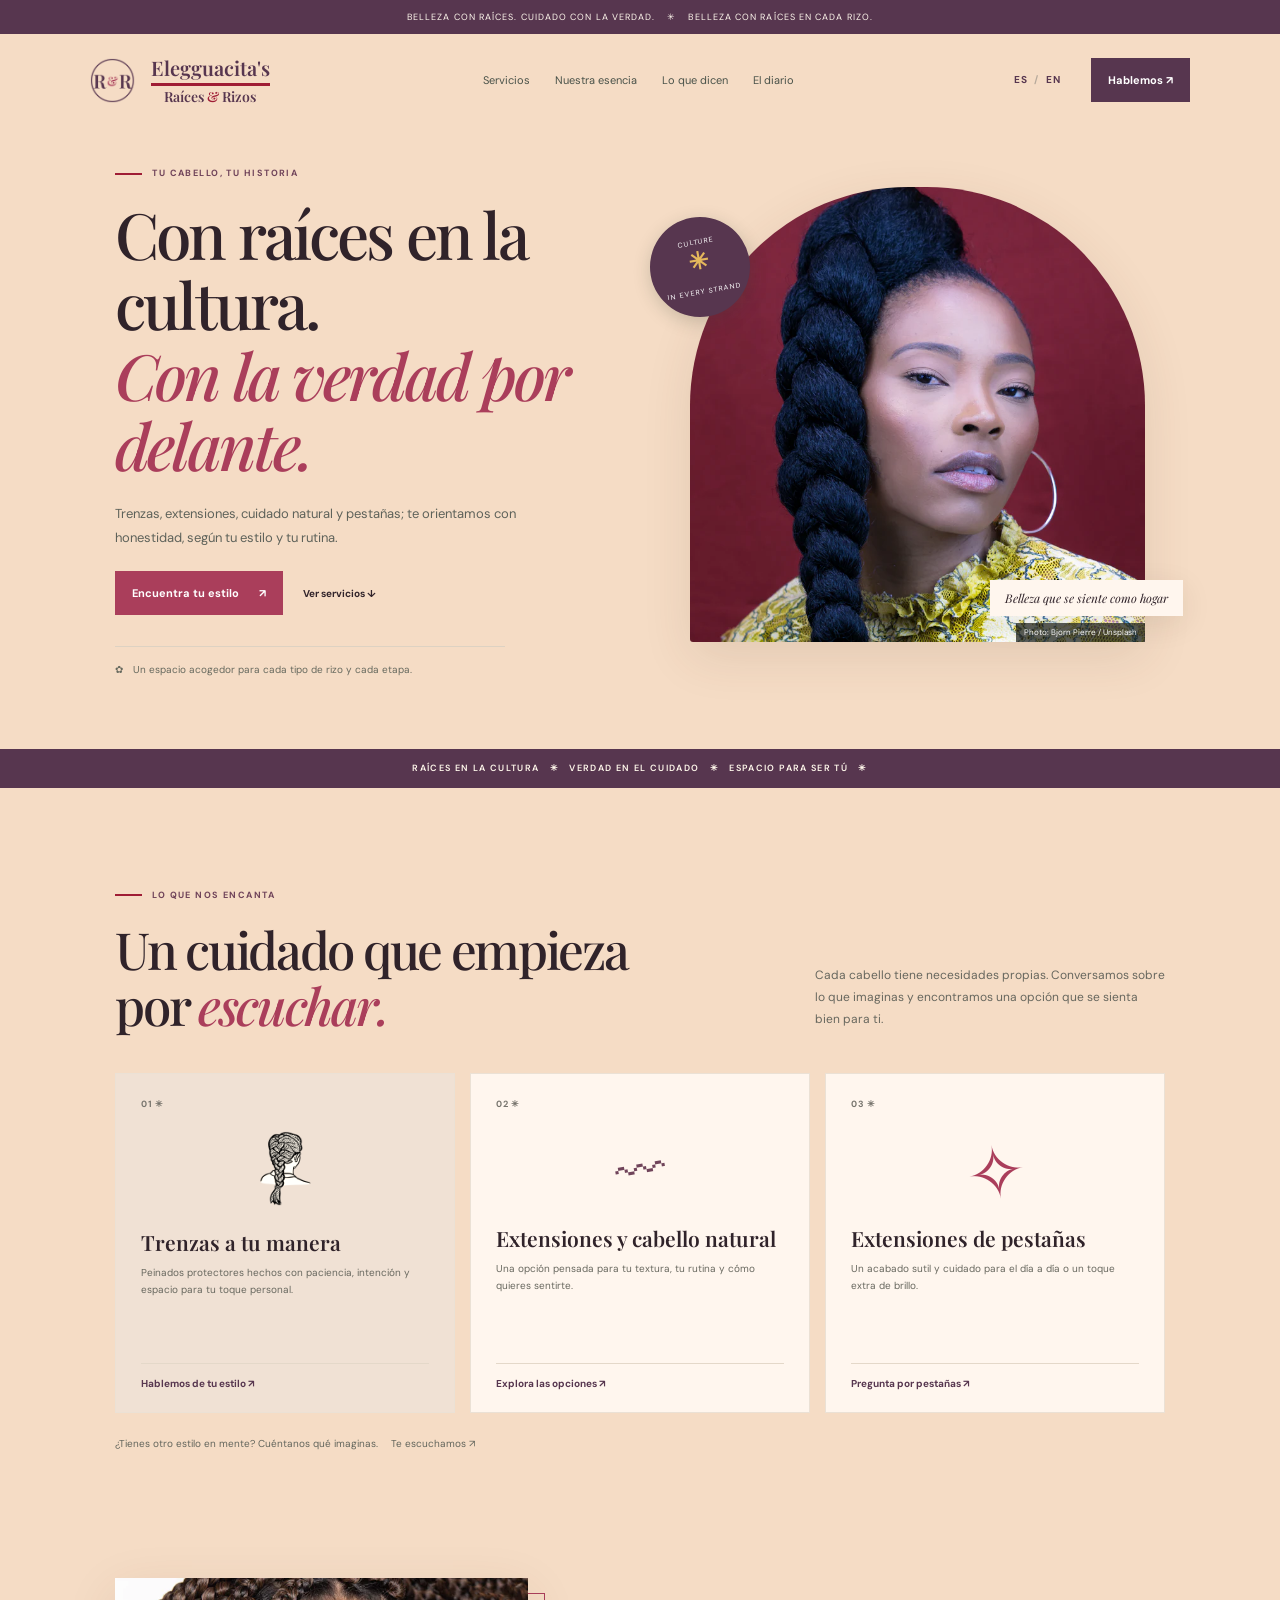
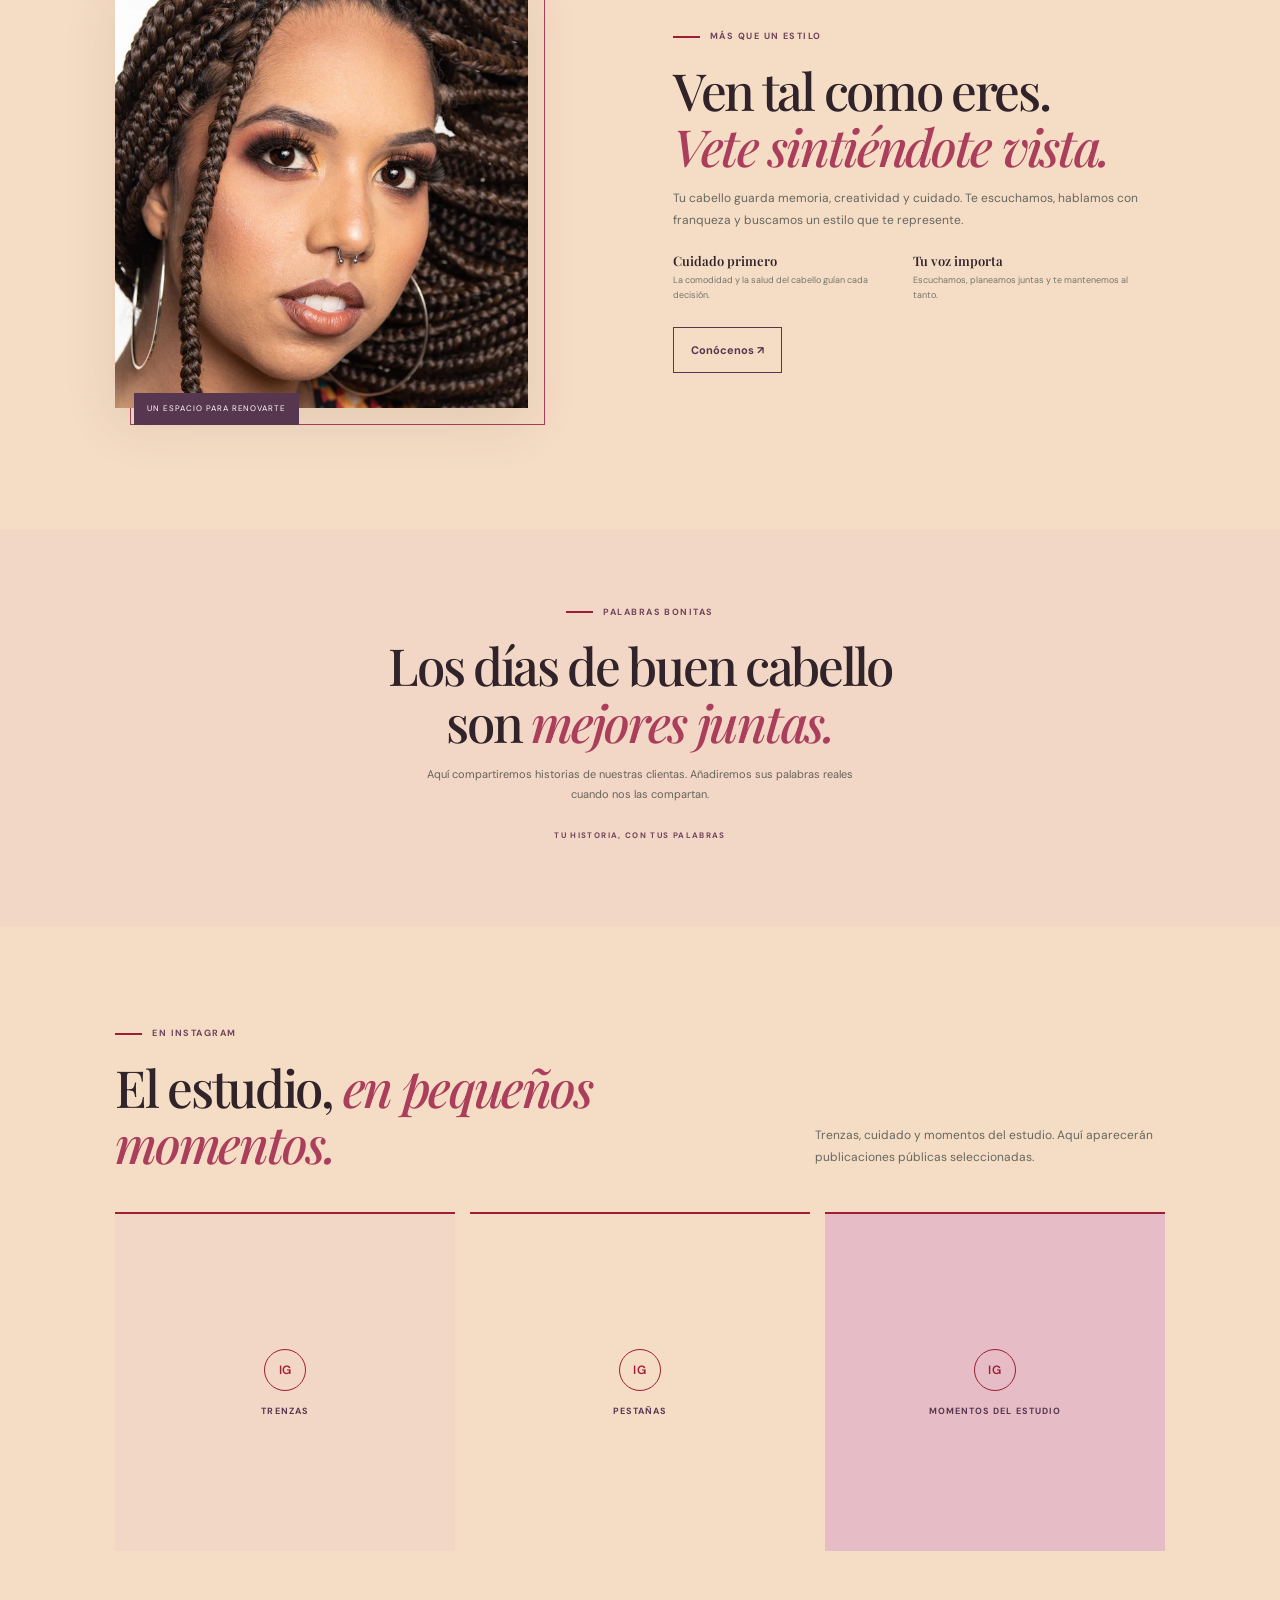
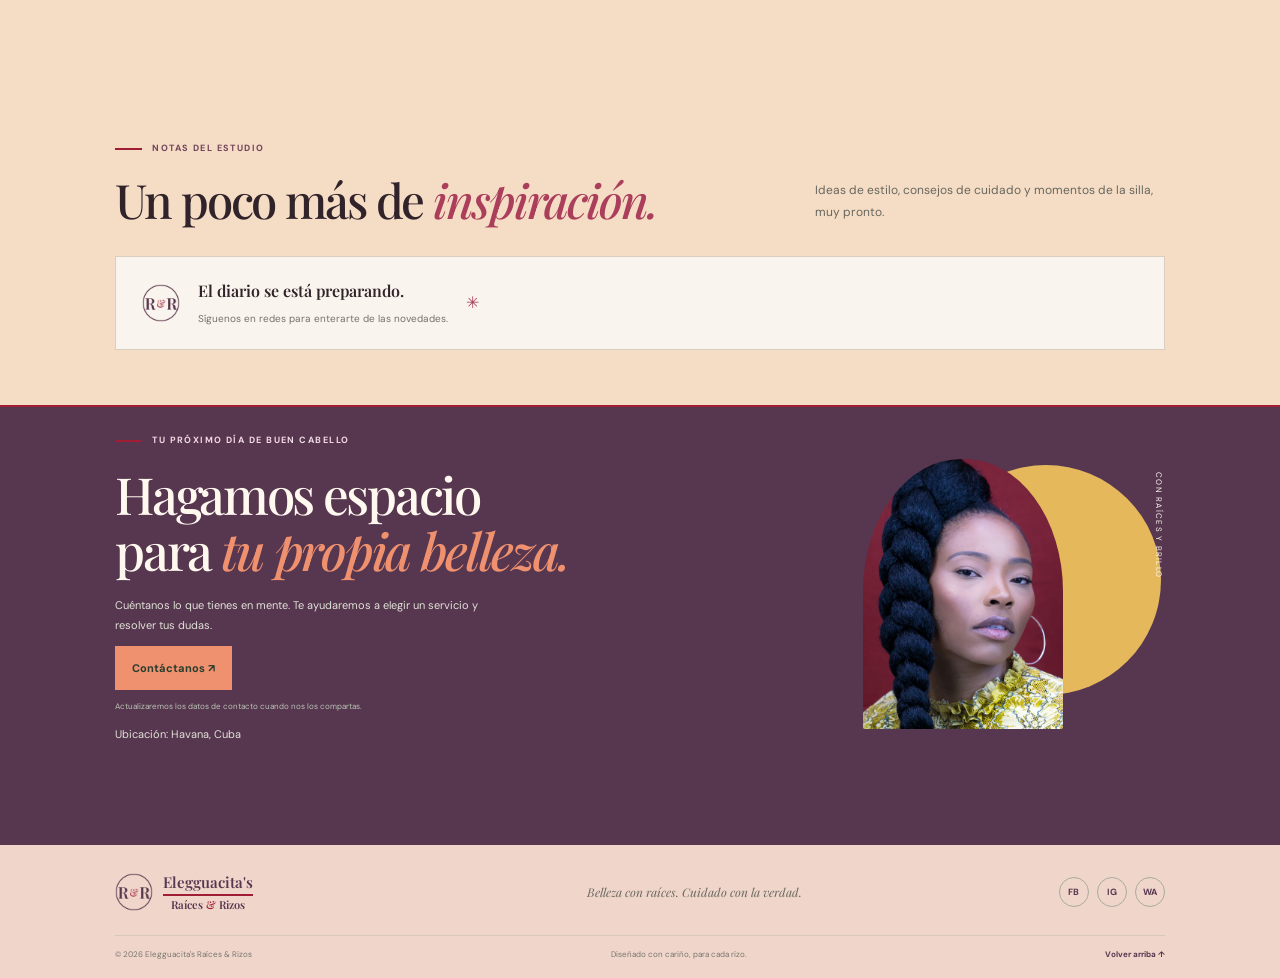
==== commit 24e9419c: "update" ====
--- a/index.html
+++ b/index.html
@@ -19,7 +19,7 @@
 <header><a class="brand" href="#top"><img class="brand-logo" src="assets/rr-logo.png" alt="R&amp;R logo"><span class="brand-copy"><span class="brand-title-group"><span class="brand-name" data-setting="brandName">Elegguacita's</span><span class="brand-divider" aria-hidden="true"></span></span><small data-setting="brandLine">Raíces &amp; Rizos</small></span></a><button class="menu" aria-label="Abrir menú" aria-expanded="false">☰</button><nav><a href="#services" data-en="Services" data-es="Servicios">Services</a><a href="#about" data-en="Our approach" data-es="Nuestra esencia">Our approach</a><a href="#love" data-en="Kind words" data-es="Lo que dicen">Kind words</a><a href="#journal" data-en="The journal" data-es="El diario">The journal</a></nav><div class="actions"><button class="lang" aria-label="Cambiar idioma a inglés" aria-pressed="true">ES <span>/</span> EN</button><a class="button dark" href="#contact" data-en="Let’s talk ↗" data-es="Hablemos ↗">Let’s talk ↗</a></div></header>
 <main id="main"><section class="hero" id="top"><div><p class="eyebrow" data-en="YOUR HAIR, YOUR STORY" data-es="TU CABELLO, TU HISTORIA">YOUR HAIR, YOUR STORY</p><h1 data-en="Rooted in culture.<br><em>Honest in every touch.</em>" data-es="Con raíces en la cultura.<br><em>Con la verdad por delante.</em>">Con raíces en la cultura.<br><em>Con la verdad por delante.</em></h1><p class="intro" data-en="Braids, extensions, natural hair care, and lashes, with honest guidance shaped around your style and routine." data-es="Trenzas, extensiones, cuidado natural y pestañas; te orientamos con honestidad, según tu estilo y tu rutina.">Trenzas, extensiones, cuidado natural y pestañas; te orientamos con honestidad, según tu estilo y tu rutina.</p><a class="button primary" href="#services"><span data-en="Find your style" data-es="Encuentra tu estilo">Find your style</span> ↗</a><a class="text-link" href="#services" data-en="Explore services ↓" data-es="Ver servicios ↓">Explore services ↓</a><p class="note">✿ <span data-en="A welcoming space for every curl pattern and every chapter." data-es="Un espacio acogedor para cada tipo de rizo y cada etapa.">A welcoming space for every curl pattern and every chapter.</span></p></div><div class="hero-photo"><img src="assets/photos/braids.webp" alt="Woman with long braids, a style inspiration image" width="720" height="720" fetchpriority="high"><span class="credit">Photo: Bjorn Pierre / Unsplash</span><span class="round-stamp">CULTURE<br><b>✳</b><br>IN EVERY STRAND</span><span class="caption" data-en="Beauty that feels like home" data-es="Belleza que se siente como hogar">Beauty that feels like home</span></div></section>
 <div class="ticker"><span data-en="ROOTED IN CULTURE　✳　TRUTH IN CARE　✳　ROOM TO BE YOU　✳　" data-es="RAÍCES EN LA CULTURA　✳　VERDAD EN EL CUIDADO　✳　ESPACIO PARA SER TÚ　✳　">RAÍCES EN LA CULTURA　✳　VERDAD EN EL CUIDADO　✳　ESPACIO PARA SER TÚ　✳　</span></div>
-<section class="section" id="services"><div class="section-heading"><div><p class="eyebrow" data-en="THE GOOD STUFF" data-es="LO QUE NOS ENCANTA">THE GOOD STUFF</p><h2 data-en="Care that starts<br>with <em>listening.</em>" data-es="Un cuidado que empieza<br>por <em>escuchar.</em>">Care that starts<br>with <em>listening.</em></h2></div><p data-en="Every head of hair has its own needs. We’ll talk through what you have in mind and find an approach that feels right." data-es="Cada cabello tiene necesidades propias. Conversamos sobre lo que imaginas y encontramos una opción que se sienta bien para ti.">Every head of hair has its own needs. We’ll talk through what you have in mind and find an approach that feels right.</p></div><div class="cards"><article class="card featured"><span class="num">01 ✳</span><img class="clipart" src="https://freesvg.org/download/172915" alt="Public-domain French braid line art" loading="lazy"><h3 data-en="Braids, your way" data-es="Trenzas a tu manera">Braids, your way</h3><p data-en="Protective styles made with patience, intention, and room for your own touch." data-es="Peinados protectores hechos con paciencia, intención y espacio para tu toque personal.">Protective styles made with patience, intention, and room for your own touch.</p><a href="#contact" class="card-link" data-en="Let’s find your look ↗" data-es="Hablemos de tu estilo ↗">Let’s find your look ↗</a></article><article class="card"><span class="num">02 ✳</span><span class="symbol">〰</span><h3 data-en="Extensions & natural hair" data-es="Extensiones y cabello natural">Extensions & natural hair</h3><p data-en="A thoughtful match for your texture, your routine, and how you want to feel." data-es="Una opción pensada para tu textura, tu rutina y cómo quieres sentirte.">A thoughtful match for your texture, your routine, and how you want to feel.</p><a href="#contact" class="card-link" data-en="Explore the possibilities ↗" data-es="Explora las opciones ↗">Explore the possibilities ↗</a></article><article class="card"><span class="num">03 ✳</span><span class="symbol lash">✧</span><h3 data-en="Lash extensions" data-es="Extensiones de pestañas">Lash extensions</h3><p data-en="A soft, polished finish for everyday ease or a little extra sparkle." data-es="Un acabado sutil y cuidado para el día a día o un toque extra de brillo.">A soft, polished finish for everyday ease or a little extra sparkle.</p><a href="#contact" class="card-link" data-en="Ask about lashes ↗" data-es="Pregunta por pestañas ↗">Ask about lashes ↗</a></article></div><p class="more" data-en="Have another style in mind? Tell us what you’re dreaming up.　 We’re listening ↗" data-es="¿Tienes otro estilo en mente? Cuéntanos qué imaginas.　 Te escuchamos ↗">Have another style in mind? Tell us what you’re dreaming up.　 We’re listening ↗</p></section>
+<section class="section" id="services"><div class="section-heading"><div><p class="eyebrow" data-en="THE GOOD STUFF" data-es="LO QUE NOS ENCANTA">THE GOOD STUFF</p><h2 data-en="Care that starts<br>with <em>listening.</em>" data-es="Un cuidado que empieza<br>por <em>escuchar.</em>">Care that starts<br>with <em>listening.</em></h2></div><p data-en="Every head of hair has its own needs. We’ll talk through what you have in mind and find an approach that feels right." data-es="Cada cabello tiene necesidades propias. Conversamos sobre lo que imaginas y encontramos una opción que se sienta bien para ti.">Every head of hair has its own needs. We’ll talk through what you have in mind and find an approach that feels right.</p></div><div class="cards"><article class="card featured"><span class="num">01 ✳</span><img class="clipart" src="assets/photos/braid-lineart.png" alt="Public-domain French braid line art" loading="lazy"><h3 data-en="Braids, your way" data-es="Trenzas a tu manera">Braids, your way</h3><p data-en="Protective styles made with patience, intention, and room for your own touch." data-es="Peinados protectores hechos con paciencia, intención y espacio para tu toque personal.">Protective styles made with patience, intention, and room for your own touch.</p><a href="#contact" class="card-link" data-en="Let’s find your look ↗" data-es="Hablemos de tu estilo ↗">Let’s find your look ↗</a></article><article class="card"><span class="num">02 ✳</span><span class="symbol">〰</span><h3 data-en="Extensions & natural hair" data-es="Extensiones y cabello natural">Extensions & natural hair</h3><p data-en="A thoughtful match for your texture, your routine, and how you want to feel." data-es="Una opción pensada para tu textura, tu rutina y cómo quieres sentirte.">A thoughtful match for your texture, your routine, and how you want to feel.</p><a href="#contact" class="card-link" data-en="Explore the possibilities ↗" data-es="Explora las opciones ↗">Explore the possibilities ↗</a></article><article class="card"><span class="num">03 ✳</span><span class="symbol lash">✧</span><h3 data-en="Lash extensions" data-es="Extensiones de pestañas">Lash extensions</h3><p data-en="A soft, polished finish for everyday ease or a little extra sparkle." data-es="Un acabado sutil y cuidado para el día a día o un toque extra de brillo.">A soft, polished finish for everyday ease or a little extra sparkle.</p><a href="#contact" class="card-link" data-en="Ask about lashes ↗" data-es="Pregunta por pestañas ↗">Ask about lashes ↗</a></article></div><p class="more" data-en="Have another style in mind? Tell us what you’re dreaming up.　 We’re listening ↗" data-es="¿Tienes otro estilo en mente? Cuéntanos qué imaginas.　 Te escuchamos ↗">Have another style in mind? Tell us what you’re dreaming up.　 We’re listening ↗</p></section>
 <section class="about section" id="about"><div class="about-photo"><img src="assets/photos/hair-care.webp" alt="Portrait with braided hair, shared as style inspiration" width="640" height="640" loading="lazy" decoding="async"><span data-en="A LITTLE SPACE TO RESET" data-es="UN ESPACIO PARA RENOVARTE">A LITTLE SPACE TO RESET</span></div><div><p class="eyebrow" data-en="MORE THAN A STYLE" data-es="MÁS QUE UN ESTILO">MORE THAN A STYLE</p><h2 data-en="Come as you are.<br><em>Leave feeling seen.</em>" data-es="Ven tal como eres.<br><em>Vete sintiéndote vista.</em>">Come as you are.<br><em>Leave feeling seen.</em></h2><p data-en="Your hair carries memory, creativity, and care. We listen, share honest guidance, and shape a style that feels right for you." data-es="Tu cabello guarda memoria, creatividad y cuidado. Te escuchamos, hablamos con franqueza y buscamos un estilo que te represente.">Tu cabello guarda memoria, creatividad y cuidado. Te escuchamos, hablamos con franqueza y buscamos un estilo que te represente.</p><ul><li><b data-en="Care first" data-es="Cuidado primero">Care first</b><span data-en="Comfort and healthy hair guide every choice." data-es="La comodidad y la salud del cabello guían cada decisión.">Comfort and healthy hair guide every choice.</span></li><li><b data-en="Your voice matters" data-es="Tu voz importa">Your voice matters</b><span data-en="We listen, plan together, and keep you in the loop." data-es="Escuchamos, planeamos juntas y te mantenemos al tanto.">We listen, plan together, and keep you in the loop.</span></li></ul><a class="button outline" href="#contact" data-en="Get to know us ↗" data-es="Conócenos ↗">Get to know us ↗</a></div></section>
 <section class="testimonial" id="love"><p class="eyebrow" data-en="KIND WORDS" data-es="PALABRAS BONITAS">KIND WORDS</p><h2 data-en="Good hair days<br>are <em>better together.</em>" data-es="Los días de buen cabello<br>son <em>mejores juntas.</em>">Good hair days<br>are <em>better together.</em></h2><p data-en="Client stories will live here. We’ll add real words from our community as they arrive." data-es="Aquí compartiremos historias de nuestras clientas. Añadiremos sus palabras reales cuando nos las compartan.">Client stories will live here. We’ll add real words from our community as they arrive.</p><small data-en="YOUR STORY, IN YOUR WORDS" data-es="TU HISTORIA, CON TUS PALABRAS">YOUR STORY, IN YOUR WORDS</small></section>
 <section class="instagram section" id="instagram"><div class="section-heading"><div><p class="eyebrow" data-en="ON INSTAGRAM" data-es="EN INSTAGRAM">EN INSTAGRAM</p><h2 data-en="The studio, <em>in little moments.</em>" data-es="El estudio, <em>en pequeños momentos.</em>">El estudio, <em>en pequeños momentos.</em></h2></div><p data-en="Braids, care, and moments from the studio. Selected public posts will appear here." data-es="Trenzas, cuidado y momentos del estudio. Aquí aparecerán publicaciones públicas seleccionadas.">Trenzas, cuidado y momentos del estudio. Aquí aparecerán publicaciones públicas seleccionadas.</p></div><div class="instagram-grid" aria-label="Espacios reservados para publicaciones de Instagram"><div class="instagram-placeholder"><span class="instagram-mark">IG</span><small data-en="BRAIDS" data-es="TRENZAS">TRENZAS</small></div><div class="instagram-placeholder"><span class="instagram-mark">IG</span><small data-en="LASHES" data-es="PESTAÑAS">PESTAÑAS</small></div><div class="instagram-placeholder"><span class="instagram-mark">IG</span><small data-en="STUDIO MOMENTS" data-es="MOMENTOS DEL ESTUDIO">MOMENTOS DEL ESTUDIO</small></div></div></section><section class="journal section" id="journal"><div class="section-heading"><div><p class="eyebrow" data-en="NOTES FROM THE STUDIO" data-es="NOTAS DEL ESTUDIO">NOTES FROM THE STUDIO</p><h2 data-en="A little more <em>inspiration.</em>" data-es="Un poco más de <em>inspiración.</em>">A little more <em>inspiration.</em></h2></div><p data-en="Style ideas, care notes, and little moments from the chair, coming soon." data-es="Ideas de estilo, consejos de cuidado y momentos de la silla, muy pronto.">Style ideas, care notes, and little moments from the chair, coming soon.</p></div><div class="empty-post"><img class="brand-logo journal-logo" src="assets/rr-logo.png" alt="R&amp;R logo"><div><b data-en="The journal is getting ready." data-es="El diario se está preparando.">The journal is getting ready.</b><p data-en="Follow along on social for the first updates." data-es="Síguenos en redes para enterarte de las novedades.">Follow along on social for the first updates.</p></div>✳</div></section>
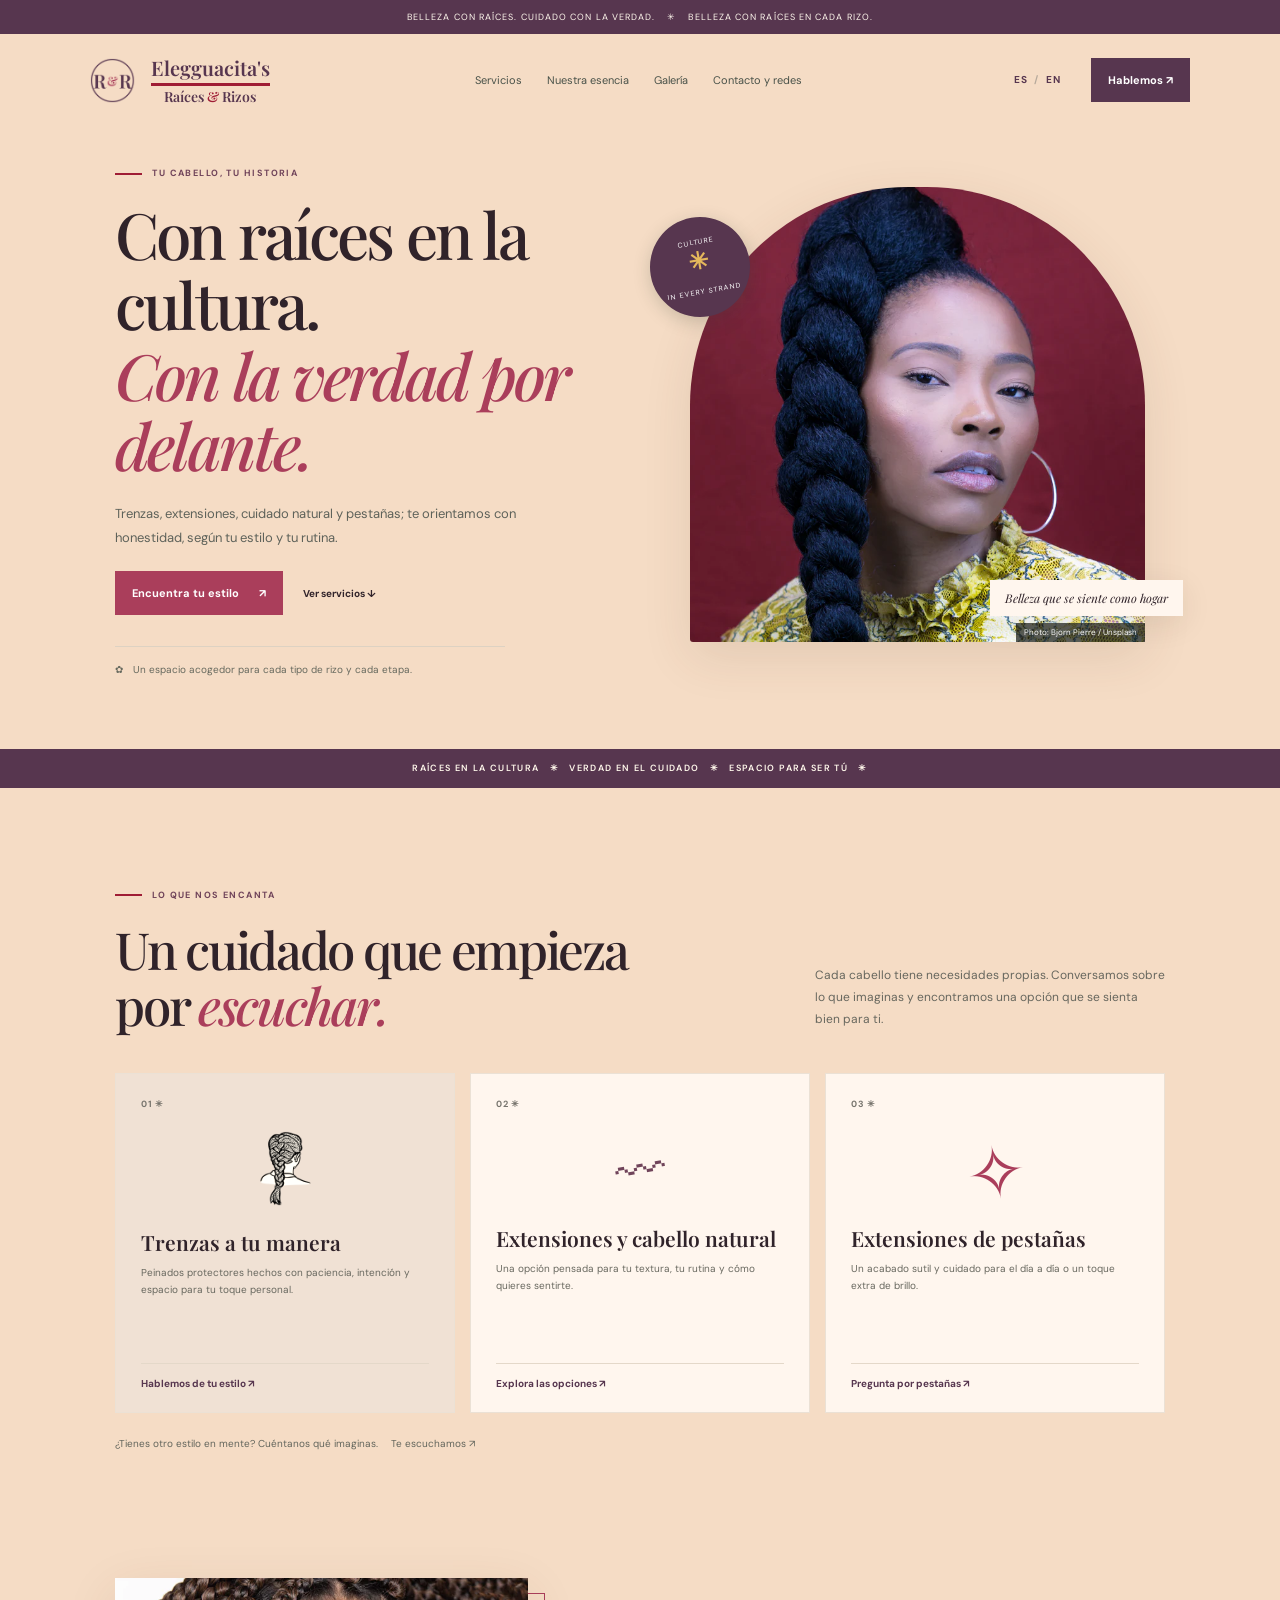
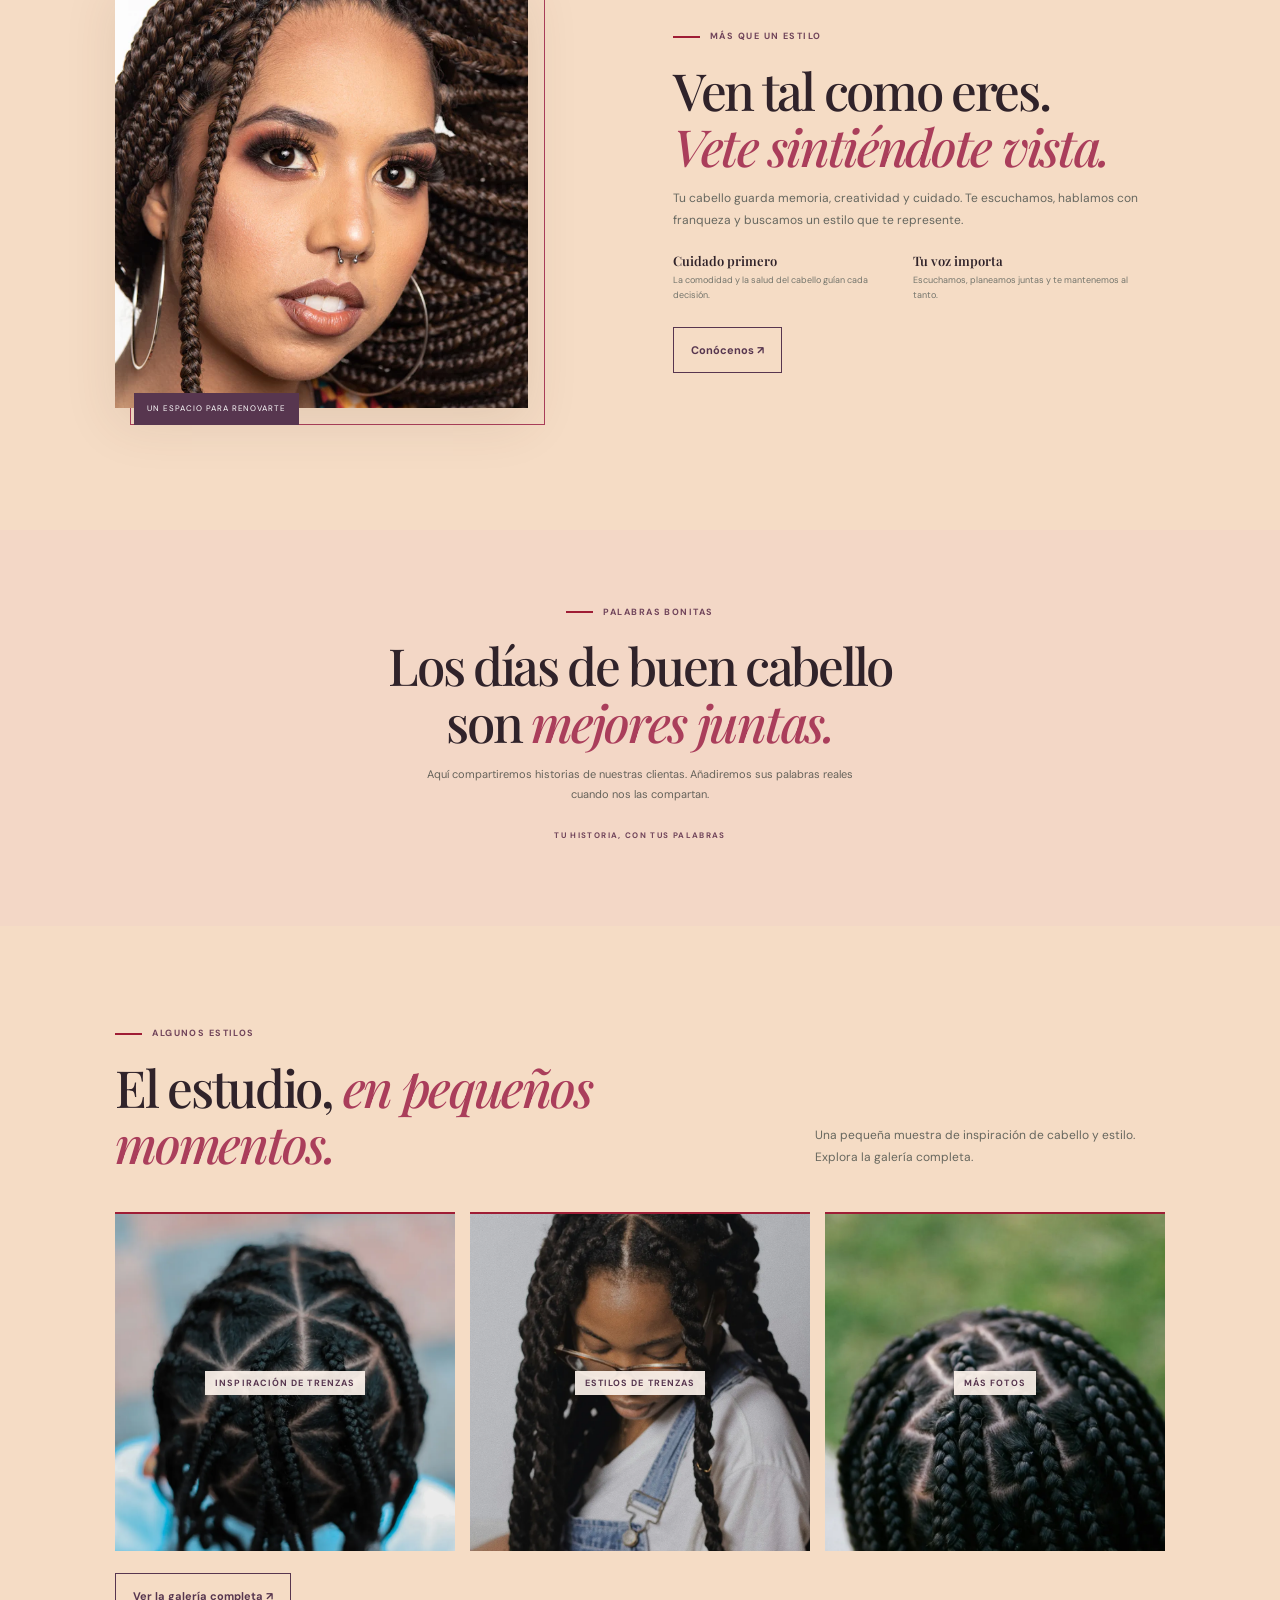
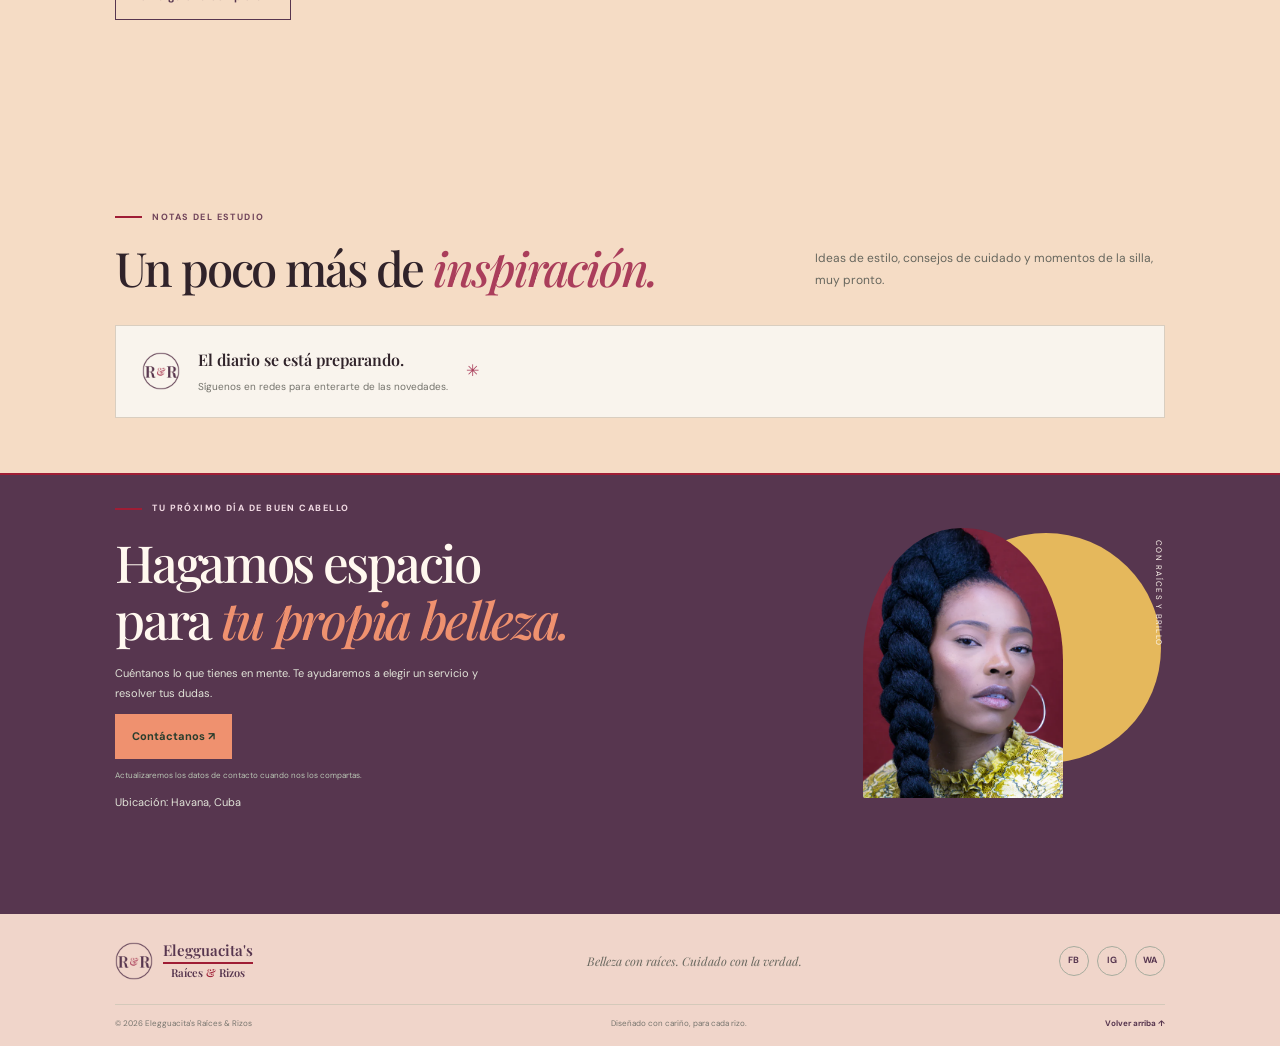
==== commit 4b484f13: "gallery and contact pages added" ====
--- a/index.html
+++ b/index.html
@@ -14,14 +14,14 @@
 <meta name="twitter:title" content="Elegguacita's Raíces &amp; Rizos | Trenzas y belleza en La Habana">
 <meta name="twitter:description" content="Trenzas, extensiones, cuidado del cabello natural y pestañas en La Habana, Cuba.">
 <meta name="twitter:image" content="https://images.unsplash.com/photo-1641522682563-850550dff807?auto=format&amp;fit=crop&amp;w=1200&amp;h=630&amp;q=85">
-<link rel="preload" as="image" href="assets/photos/braids.webp" type="image/webp"><meta name="twitter:image:alt" content="Fotografía real de una mujer con trenzas largas."><title>Elegguacita's Raíces &amp; Rizos | Trenzas y belleza en La Habana</title><link rel="preconnect" href="https://fonts.googleapis.com"><link rel="preconnect" href="https://fonts.gstatic.com" crossorigin><link href="https://fonts.googleapis.com/css2?family=DM+Sans:wght@400;500;600;700&family=Playfair+Display:wght@500;600;700&display=swap" rel="stylesheet"><link rel="stylesheet" href="styles.css"><script src="site-config.js" defer></script><script src="script.js" defer></script></head>
+<link rel="preload" as="image" href="assets/photos/braids.webp" type="image/webp"><meta name="twitter:image:alt" content="Fotografía real de una mujer con trenzas largas."><title>Elegguacita's Raíces &amp; Rizos | Trenzas y belleza en La Habana</title><link rel="preconnect" href="https://fonts.googleapis.com"><link rel="preconnect" href="https://fonts.gstatic.com" crossorigin><link href="https://fonts.googleapis.com/css2?family=DM+Sans:wght@400;500;600;700&family=Playfair+Display:wght@500;600;700&display=swap" rel="stylesheet"><link rel="stylesheet" href="styles.css"><script src="site-config.js" defer></script><script src="script.js?v=2" defer></script></head>
 <body><a class="skip" href="#main" data-en="Skip to content" data-es="Saltar al contenido">Skip to content</a><div class="announcement"><span data-en="Beauty with roots. Honest care." data-es="Belleza con raíces. Cuidado con la verdad.">Belleza con raíces. Cuidado con la verdad.</span> ✳ <span data-en="Beauty rooted in every curl." data-es="Belleza con raíces en cada rizo.">Beauty rooted in every curl.</span></div>
-<header><a class="brand" href="#top"><img class="brand-logo" src="assets/rr-logo.png" alt="R&amp;R logo"><span class="brand-copy"><span class="brand-title-group"><span class="brand-name" data-setting="brandName">Elegguacita's</span><span class="brand-divider" aria-hidden="true"></span></span><small data-setting="brandLine">Raíces &amp; Rizos</small></span></a><button class="menu" aria-label="Abrir menú" aria-expanded="false">☰</button><nav><a href="#services" data-en="Services" data-es="Servicios">Services</a><a href="#about" data-en="Our approach" data-es="Nuestra esencia">Our approach</a><a href="#love" data-en="Kind words" data-es="Lo que dicen">Kind words</a><a href="#journal" data-en="The journal" data-es="El diario">The journal</a></nav><div class="actions"><button class="lang" aria-label="Cambiar idioma a inglés" aria-pressed="true">ES <span>/</span> EN</button><a class="button dark" href="#contact" data-en="Let’s talk ↗" data-es="Hablemos ↗">Let’s talk ↗</a></div></header>
+<header><a class="brand" href="#top"><img class="brand-logo" src="assets/rr-logo.png" alt="R&amp;R logo"><span class="brand-copy"><span class="brand-title-group"><span class="brand-name" data-setting="brandName">Elegguacita's</span><span class="brand-divider" aria-hidden="true"></span></span><small data-setting="brandLine">Raíces &amp; Rizos</small></span></a><button class="menu" aria-label="Abrir menú" aria-expanded="false">☰</button><nav><a href="index.html#services" data-en="Services" data-es="Servicios">Services</a><a href="index.html#about" data-en="Our approach" data-es="Nuestra esencia">Our approach</a><a href="gallery.html" data-en="Gallery" data-es="Galería">Gallery</a><a href="contact.html" data-en="Contact &amp; social" data-es="Contacto y redes">Contact &amp; social</a></nav><div class="actions"><button class="lang" aria-label="Cambiar idioma a inglés" aria-pressed="true">ES <span>/</span> EN</button><a class="button dark" href="contact.html" data-en="Let’s talk ↗" data-es="Hablemos ↗">Let’s talk ↗</a></div></header>
 <main id="main"><section class="hero" id="top"><div><p class="eyebrow" data-en="YOUR HAIR, YOUR STORY" data-es="TU CABELLO, TU HISTORIA">YOUR HAIR, YOUR STORY</p><h1 data-en="Rooted in culture.<br><em>Honest in every touch.</em>" data-es="Con raíces en la cultura.<br><em>Con la verdad por delante.</em>">Con raíces en la cultura.<br><em>Con la verdad por delante.</em></h1><p class="intro" data-en="Braids, extensions, natural hair care, and lashes, with honest guidance shaped around your style and routine." data-es="Trenzas, extensiones, cuidado natural y pestañas; te orientamos con honestidad, según tu estilo y tu rutina.">Trenzas, extensiones, cuidado natural y pestañas; te orientamos con honestidad, según tu estilo y tu rutina.</p><a class="button primary" href="#services"><span data-en="Find your style" data-es="Encuentra tu estilo">Find your style</span> ↗</a><a class="text-link" href="#services" data-en="Explore services ↓" data-es="Ver servicios ↓">Explore services ↓</a><p class="note">✿ <span data-en="A welcoming space for every curl pattern and every chapter." data-es="Un espacio acogedor para cada tipo de rizo y cada etapa.">A welcoming space for every curl pattern and every chapter.</span></p></div><div class="hero-photo"><img src="assets/photos/braids.webp" alt="Woman with long braids, a style inspiration image" width="720" height="720" fetchpriority="high"><span class="credit">Photo: Bjorn Pierre / Unsplash</span><span class="round-stamp">CULTURE<br><b>✳</b><br>IN EVERY STRAND</span><span class="caption" data-en="Beauty that feels like home" data-es="Belleza que se siente como hogar">Beauty that feels like home</span></div></section>
 <div class="ticker"><span data-en="ROOTED IN CULTURE　✳　TRUTH IN CARE　✳　ROOM TO BE YOU　✳　" data-es="RAÍCES EN LA CULTURA　✳　VERDAD EN EL CUIDADO　✳　ESPACIO PARA SER TÚ　✳　">RAÍCES EN LA CULTURA　✳　VERDAD EN EL CUIDADO　✳　ESPACIO PARA SER TÚ　✳　</span></div>
 <section class="section" id="services"><div class="section-heading"><div><p class="eyebrow" data-en="THE GOOD STUFF" data-es="LO QUE NOS ENCANTA">THE GOOD STUFF</p><h2 data-en="Care that starts<br>with <em>listening.</em>" data-es="Un cuidado que empieza<br>por <em>escuchar.</em>">Care that starts<br>with <em>listening.</em></h2></div><p data-en="Every head of hair has its own needs. We’ll talk through what you have in mind and find an approach that feels right." data-es="Cada cabello tiene necesidades propias. Conversamos sobre lo que imaginas y encontramos una opción que se sienta bien para ti.">Every head of hair has its own needs. We’ll talk through what you have in mind and find an approach that feels right.</p></div><div class="cards"><article class="card featured"><span class="num">01 ✳</span><img class="clipart" src="assets/photos/braid-lineart.png" alt="Public-domain French braid line art" loading="lazy"><h3 data-en="Braids, your way" data-es="Trenzas a tu manera">Braids, your way</h3><p data-en="Protective styles made with patience, intention, and room for your own touch." data-es="Peinados protectores hechos con paciencia, intención y espacio para tu toque personal.">Protective styles made with patience, intention, and room for your own touch.</p><a href="#contact" class="card-link" data-en="Let’s find your look ↗" data-es="Hablemos de tu estilo ↗">Let’s find your look ↗</a></article><article class="card"><span class="num">02 ✳</span><span class="symbol">〰</span><h3 data-en="Extensions & natural hair" data-es="Extensiones y cabello natural">Extensions & natural hair</h3><p data-en="A thoughtful match for your texture, your routine, and how you want to feel." data-es="Una opción pensada para tu textura, tu rutina y cómo quieres sentirte.">A thoughtful match for your texture, your routine, and how you want to feel.</p><a href="#contact" class="card-link" data-en="Explore the possibilities ↗" data-es="Explora las opciones ↗">Explore the possibilities ↗</a></article><article class="card"><span class="num">03 ✳</span><span class="symbol lash">✧</span><h3 data-en="Lash extensions" data-es="Extensiones de pestañas">Lash extensions</h3><p data-en="A soft, polished finish for everyday ease or a little extra sparkle." data-es="Un acabado sutil y cuidado para el día a día o un toque extra de brillo.">A soft, polished finish for everyday ease or a little extra sparkle.</p><a href="#contact" class="card-link" data-en="Ask about lashes ↗" data-es="Pregunta por pestañas ↗">Ask about lashes ↗</a></article></div><p class="more" data-en="Have another style in mind? Tell us what you’re dreaming up.　 We’re listening ↗" data-es="¿Tienes otro estilo en mente? Cuéntanos qué imaginas.　 Te escuchamos ↗">Have another style in mind? Tell us what you’re dreaming up.　 We’re listening ↗</p></section>
 <section class="about section" id="about"><div class="about-photo"><img src="assets/photos/hair-care.webp" alt="Portrait with braided hair, shared as style inspiration" width="640" height="640" loading="lazy" decoding="async"><span data-en="A LITTLE SPACE TO RESET" data-es="UN ESPACIO PARA RENOVARTE">A LITTLE SPACE TO RESET</span></div><div><p class="eyebrow" data-en="MORE THAN A STYLE" data-es="MÁS QUE UN ESTILO">MORE THAN A STYLE</p><h2 data-en="Come as you are.<br><em>Leave feeling seen.</em>" data-es="Ven tal como eres.<br><em>Vete sintiéndote vista.</em>">Come as you are.<br><em>Leave feeling seen.</em></h2><p data-en="Your hair carries memory, creativity, and care. We listen, share honest guidance, and shape a style that feels right for you." data-es="Tu cabello guarda memoria, creatividad y cuidado. Te escuchamos, hablamos con franqueza y buscamos un estilo que te represente.">Tu cabello guarda memoria, creatividad y cuidado. Te escuchamos, hablamos con franqueza y buscamos un estilo que te represente.</p><ul><li><b data-en="Care first" data-es="Cuidado primero">Care first</b><span data-en="Comfort and healthy hair guide every choice." data-es="La comodidad y la salud del cabello guían cada decisión.">Comfort and healthy hair guide every choice.</span></li><li><b data-en="Your voice matters" data-es="Tu voz importa">Your voice matters</b><span data-en="We listen, plan together, and keep you in the loop." data-es="Escuchamos, planeamos juntas y te mantenemos al tanto.">We listen, plan together, and keep you in the loop.</span></li></ul><a class="button outline" href="#contact" data-en="Get to know us ↗" data-es="Conócenos ↗">Get to know us ↗</a></div></section>
 <section class="testimonial" id="love"><p class="eyebrow" data-en="KIND WORDS" data-es="PALABRAS BONITAS">KIND WORDS</p><h2 data-en="Good hair days<br>are <em>better together.</em>" data-es="Los días de buen cabello<br>son <em>mejores juntas.</em>">Good hair days<br>are <em>better together.</em></h2><p data-en="Client stories will live here. We’ll add real words from our community as they arrive." data-es="Aquí compartiremos historias de nuestras clientas. Añadiremos sus palabras reales cuando nos las compartan.">Client stories will live here. We’ll add real words from our community as they arrive.</p><small data-en="YOUR STORY, IN YOUR WORDS" data-es="TU HISTORIA, CON TUS PALABRAS">YOUR STORY, IN YOUR WORDS</small></section>
-<section class="instagram section" id="instagram"><div class="section-heading"><div><p class="eyebrow" data-en="ON INSTAGRAM" data-es="EN INSTAGRAM">EN INSTAGRAM</p><h2 data-en="The studio, <em>in little moments.</em>" data-es="El estudio, <em>en pequeños momentos.</em>">El estudio, <em>en pequeños momentos.</em></h2></div><p data-en="Braids, care, and moments from the studio. Selected public posts will appear here." data-es="Trenzas, cuidado y momentos del estudio. Aquí aparecerán publicaciones públicas seleccionadas.">Trenzas, cuidado y momentos del estudio. Aquí aparecerán publicaciones públicas seleccionadas.</p></div><div class="instagram-grid" aria-label="Espacios reservados para publicaciones de Instagram"><div class="instagram-placeholder"><span class="instagram-mark">IG</span><small data-en="BRAIDS" data-es="TRENZAS">TRENZAS</small></div><div class="instagram-placeholder"><span class="instagram-mark">IG</span><small data-en="LASHES" data-es="PESTAÑAS">PESTAÑAS</small></div><div class="instagram-placeholder"><span class="instagram-mark">IG</span><small data-en="STUDIO MOMENTS" data-es="MOMENTOS DEL ESTUDIO">MOMENTOS DEL ESTUDIO</small></div></div></section><section class="journal section" id="journal"><div class="section-heading"><div><p class="eyebrow" data-en="NOTES FROM THE STUDIO" data-es="NOTAS DEL ESTUDIO">NOTES FROM THE STUDIO</p><h2 data-en="A little more <em>inspiration.</em>" data-es="Un poco más de <em>inspiración.</em>">A little more <em>inspiration.</em></h2></div><p data-en="Style ideas, care notes, and little moments from the chair, coming soon." data-es="Ideas de estilo, consejos de cuidado y momentos de la silla, muy pronto.">Style ideas, care notes, and little moments from the chair, coming soon.</p></div><div class="empty-post"><img class="brand-logo journal-logo" src="assets/rr-logo.png" alt="R&amp;R logo"><div><b data-en="The journal is getting ready." data-es="El diario se está preparando.">The journal is getting ready.</b><p data-en="Follow along on social for the first updates." data-es="Síguenos en redes para enterarte de las novedades.">Follow along on social for the first updates.</p></div>✳</div></section>
+<section class="instagram section" id="instagram"><div class="section-heading"><div><p class="eyebrow" data-en="A FEW LOOKS" data-es="ALGUNOS ESTILOS">ALGUNOS ESTILOS</p><h2 data-en="The studio, <em>in little moments.</em>" data-es="El estudio, <em>en pequeños momentos.</em>">El estudio, <em>en pequeños momentos.</em></h2></div><p data-en="A small preview of hair and style inspiration. Explore the full gallery." data-es="Una pequeña muestra de inspiración de cabello y estilo. Explora la galería completa.">Una pequeña muestra de inspiración de cabello y estilo. Explora la galería completa.</p></div><div class="instagram-grid" aria-label="Vista previa de fotos"><a class="instagram-placeholder" href="gallery.html"><img src="assets/photos/braids-close.webp" alt="Inspiración de trenzas" loading="lazy"><small data-en="BRAID INSPIRATION" data-es="INSPIRACIÓN DE TRENZAS">INSPIRACIÓN DE TRENZAS</small></a><a class="instagram-placeholder" href="gallery.html"><img src="assets/photos/braids-glasses.webp" alt="Trenzas largas con gafas" loading="lazy"><small data-en="BRAID STYLES" data-es="ESTILOS DE TRENZAS">ESTILOS DE TRENZAS</small></a><a class="instagram-placeholder" href="gallery.html"><img src="assets/photos/braids-garden.webp" alt="Trenzas sobre fondo verde" loading="lazy"><small data-en="MORE PHOTOS" data-es="MÁS FOTOS">MÁS FOTOS</small></a></div><a class="button outline gallery-link" href="gallery.html" data-en="View the full gallery ↗" data-es="Ver la galería completa ↗">View the full gallery ↗</a></section><section class="journal section" id="journal"><div class="section-heading"><div><p class="eyebrow" data-en="NOTES FROM THE STUDIO" data-es="NOTAS DEL ESTUDIO">NOTES FROM THE STUDIO</p><h2 data-en="A little more <em>inspiration.</em>" data-es="Un poco más de <em>inspiración.</em>">A little more <em>inspiration.</em></h2></div><p data-en="Style ideas, care notes, and little moments from the chair, coming soon." data-es="Ideas de estilo, consejos de cuidado y momentos de la silla, muy pronto.">Style ideas, care notes, and little moments from the chair, coming soon.</p></div><div class="empty-post"><img class="brand-logo journal-logo" src="assets/rr-logo.png" alt="R&amp;R logo"><div><b data-en="The journal is getting ready." data-es="El diario se está preparando.">The journal is getting ready.</b><p data-en="Follow along on social for the first updates." data-es="Síguenos en redes para enterarte de las novedades.">Follow along on social for the first updates.</p></div>✳</div></section>
 <section class="contact section" id="contact"><div><p class="eyebrow" data-en="YOUR NEXT GOOD HAIR DAY" data-es="TU PRÓXIMO DÍA DE BUEN CABELLO">YOUR NEXT GOOD HAIR DAY</p><h2 data-en="Let’s make room<br>for <em>your kind of beautiful.</em>" data-es="Hagamos espacio<br>para <em>tu propia belleza.</em>">Let’s make room<br>for <em>your kind of beautiful.</em></h2><p data-en="Tell us what you have in mind. We’ll help you find the right service and answer your questions." data-es="Cuéntanos lo que tienes en mente. Te ayudaremos a elegir un servicio y resolver tus dudas.">Tell us what you have in mind. We’ll help you find the right service and answer your questions.</p><a class="button light" href="#contact" data-contact="email" data-en="Get in touch ↗" data-es="Contáctanos ↗">Get in touch ↗</a><small data-en="Contact details will be updated when you share them." data-es="Actualizaremos los datos de contacto cuando nos los compartas.">Contact details will be updated when you share them.</small><p class="location" data-setting="location" hidden></p></div><div class="contact-image"><img src="assets/photos/braids.webp" alt="Braid detail for hairstyle inspiration" width="720" height="720" loading="lazy" decoding="async"><span data-en="ROOTED & RADIANT" data-es="CON RAÍCES Y BRILLO">ROOTED & RADIANT</span></div></section></main>
-<footer><a class="brand" href="#top"><img class="brand-logo" src="assets/rr-logo.png" alt="R&amp;R logo"><span class="brand-copy"><span class="brand-title-group"><span class="brand-name" data-setting="brandName">Elegguacita's</span><span class="brand-divider" aria-hidden="true"></span></span><small data-setting="brandLine">Raíces &amp; Rizos</small></span></a><p data-en="Beauty with roots. Honest care." data-es="Belleza con raíces. Cuidado con la verdad.">Belleza con raíces. Cuidado con la verdad.</p><div class="social"><a href="#contact" aria-label="Facebook" data-social="facebook">fb</a><a href="#contact" aria-label="Instagram" data-social="instagram">ig</a><a href="#contact" aria-label="WhatsApp" data-social="whatsapp">wa</a></div><div class="footer-bottom"><span>© <span id="year"></span> <span data-setting="businessName">Elegguacita's</span></span><span data-en="Designed with care, for every curl." data-es="Diseñado con cariño, para cada rizo.">Designed with care, for every curl.</span><a href="#top" data-en="Back to top ↑" data-es="Volver arriba ↑">Back to top ↑</a></div></footer></body></html>
+<footer><a class="brand" href="#top"><img class="brand-logo" src="assets/rr-logo.png" alt="R&amp;R logo"><span class="brand-copy"><span class="brand-title-group"><span class="brand-name" data-setting="brandName">Elegguacita's</span><span class="brand-divider" aria-hidden="true"></span></span><small data-setting="brandLine">Raíces &amp; Rizos</small></span></a><p data-en="Beauty with roots. Honest care." data-es="Belleza con raíces. Cuidado con la verdad.">Belleza con raíces. Cuidado con la verdad.</p><div class="social"><a href="contact.html" aria-label="Facebook" data-social="facebook">fb</a><a href="contact.html" aria-label="Instagram" data-social="instagram">ig</a><a href="contact.html" aria-label="WhatsApp" data-social="whatsapp">wa</a></div><div class="footer-bottom"><span>© <span id="year"></span> <span data-setting="businessName">Elegguacita's</span></span><span data-en="Designed with care, for every curl." data-es="Diseñado con cariño, para cada rizo.">Designed with care, for every curl.</span><a href="#top" data-en="Back to top ↑" data-es="Volver arriba ↑">Back to top ↑</a></div></footer></body></html>
--- a/styles.css
+++ b/styles.css
@@ -2,3 +2,7 @@
 @media(max-width:950px){header{padding:0 5vw}nav{gap:14px}nav a{font-size:10px}.hero{padding-left:7vw;padding-right:7vw;gap:5vw}.section{padding-left:7vw;padding-right:7vw}.contact{padding-left:7vw;padding-right:7vw}footer{padding-left:7vw;padding-right:7vw}}
 @media(max-width:720px){.instagram-grid{gap:8px}.instagram-placeholder{gap:9px}.instagram-placeholder small{font-size:8px}.instagram-placeholder .instagram-mark{width:34px;height:34px}.announcement{font-size:7px;gap:6px}header{height:75px;padding:0 6vw}.brand{font-size:16px;gap:10px}header .brand-name{font-size:var(--header-mobile-title-size,16px)}header .brand small{font-size:var(--header-mobile-subtitle-size,14px)}header .brand-logo{width:39px;height:39px}.brand-divider{height:2px;min-height:2px;margin:5px 0 4px}footer .brand-logo{width:36px;height:36px}footer .brand-name{font-size:14px}footer .brand small{font-size:10px}.menu{display:block;border:0;background:none;color:var(--green);font-size:19px;margin-left:auto;margin-right:8px}nav{display:none;position:absolute;top:75px;left:0;right:0;padding:20px 8vw;background:var(--paper);box-shadow:0 12px 30px #39281818;flex-direction:column;align-items:flex-start}.menu[aria-expanded=true]+nav{display:flex}nav a{font-size:13px}.actions{gap:5px}.actions .dark{display:none}.hero{grid-template-columns:1fr;padding:43px 8vw 45px;gap:37px}.hero h1{font-size:clamp(45px,11vw,67px)}.hero-photo{max-width:440px}.hero-photo img{height:clamp(340px,95vw,450px)}.round-stamp{left:-12px;width:86px;height:86px}.caption{right:-4px}.ticker{text-align:left;padding-left:20px}.section{padding:72px 8vw}.section-heading{display:block}.section-heading h2,.about h2,.contact h2{font-size:clamp(37px,9vw,51px)}.section-heading>p{margin-top:16px}.cards{grid-template-columns:1fr;gap:12px}.card{min-height:285px;padding:20px}.clipart,.symbol{height:86px}.card h3{font-size:20px}.about{grid-template-columns:1fr;gap:42px;padding-top:20px;padding-bottom:75px}.about-photo{width:calc(100% - 15px);max-width:470px;margin:auto}.about-photo img{height:clamp(350px,95vw,450px)}.about ul{gap:13px}.testimonial{padding:68px 8vw 72px}.journal .section-heading h2{font-size:37px}.empty-post{padding:18px;gap:12px}.empty-post b{font-size:14px}.contact{grid-template-columns:1fr;padding:36px 8vw 30px;gap:12px}.contact-image{height:225px}.contact-image img{height:220px;width:165px}.contact-image:before{width:190px;height:190px;right:calc(50% - 105px);top:0}.contact-image span{right:calc(50% - 120px);top:10px}footer{grid-template-columns:1fr auto;padding:24px 8vw 15px}footer>p{grid-column:1/-1;grid-row:2}.social{grid-column:2;grid-row:1}.footer-bottom{flex-wrap:wrap;gap:8px}.footer-bottom>span:nth-child(2){display:none}}
 @media(prefers-reduced-motion:reduce){html{scroll-behavior:auto}*,*:before,*:after{transition:none!important}}
+
+/* Secondary pages */
+.page-hero{max-width:1300px;margin:auto;padding:74px 9vw 55px}.page-hero h1{font-size:clamp(48px,6vw,76px)}.page-hero .intro{max-width:570px}.page-location{font-size:12px;color:var(--green);font-weight:700}.contact-options{display:grid;grid-template-columns:repeat(2,minmax(0,1fr));gap:12px}.contact-option{min-height:94px;padding:20px;background:var(--paper);border:1px solid #e8dace;display:flex;align-items:center;gap:16px;transition:.2s}.contact-option:hover{transform:translateY(-3px);border-color:var(--orange)}.option-icon{width:42px;height:42px;border:1px solid var(--red);border-radius:50%;display:grid;place-items:center;color:var(--red);font-size:12px;font-weight:700;text-transform:uppercase;flex:none}.contact-option>span:nth-child(2){display:grid;gap:3px}.contact-option b{font:600 17px var(--serif)}.contact-option small{font-size:10px;color:#74736c}.option-arrow{margin-left:auto;color:var(--red)}.settings-note,.gallery-note{font-size:10px;color:#74736c;margin-top:20px}.contact-detail{background:var(--green);color:#fff8ef;padding:70px max(9vw,calc((100vw - 1230px)/2));display:grid;grid-template-columns:1fr 220px;gap:40px;align-items:center;position:relative}.contact-detail:before{content:"";position:absolute;left:0;top:0;width:100%;height:2px;background:var(--red)}.contact-detail h2{font-size:clamp(38px,4vw,54px)}.contact-detail h2 em{color:var(--peach)}.contact-detail p:not(.eyebrow){max-width:480px;font-size:12px;color:#e1e3d8}.contact-detail-mark{width:180px;height:180px;border:1px solid #eecabe;border-radius:50%;display:grid;place-items:center;margin:auto}.contact-detail-mark img{width:140px}.gallery-grid{display:grid;grid-template-columns:repeat(3,minmax(0,1fr));grid-auto-flow:dense;gap:18px}.gallery-photo{margin:0;background:var(--paper);border:1px solid #eadfd2}.gallery-photo img{width:100%;height:300px;object-fit:cover}.gallery-photo.gallery-tall{grid-row:span 2}.gallery-photo.gallery-tall img{height:630px}.gallery-photo figcaption{padding:14px 16px;display:grid;gap:4px}.gallery-photo figcaption span{font:600 17px var(--serif)}.gallery-photo figcaption small{font-size:9px;color:#77736d}.gallery-instagram{min-height:240px;padding:28px;background:#f3d7c6;border-top:2px solid var(--red);display:flex;flex-direction:column;align-items:flex-start;justify-content:center;gap:12px}.gallery-instagram .instagram-mark{width:38px;height:38px}.gallery-instagram b{font:600 22px var(--serif)}.gallery-instagram>span:not(.instagram-mark){font-size:11px;color:#68685f;max-width:340px}.gallery-instagram>a,.gallery-instagram>i{font-size:11px;font-weight:700;color:var(--green);font-style:normal}.gallery-cta{padding:28px 9vw;background:#f0d5ca;display:flex;align-items:center;justify-content:space-between}.gallery-cta p{font:italic 22px var(--serif);margin:0}.gallery-link{margin-top:22px}.instagram-placeholder{overflow:hidden}.instagram-placeholder img{width:100%;height:100%;min-height:0;object-fit:cover;position:absolute;inset:0}.instagram-placeholder{position:relative}.instagram-placeholder small{z-index:1;background:#fff6eee8;padding:6px 10px!important}.instagram-placeholder .instagram-mark{z-index:1}
+@media(max-width:720px){.page-hero{padding:50px 8vw 32px}.contact-options{grid-template-columns:1fr}.contact-detail{grid-template-columns:1fr;padding:52px 8vw;gap:28px}.contact-detail-mark{width:145px;height:145px}.contact-detail-mark img{width:110px}.gallery-grid{grid-template-columns:repeat(2,minmax(0,1fr));gap:10px}.gallery-photo img{height:220px}.gallery-photo.gallery-tall{grid-row:span 2}.gallery-photo.gallery-tall img{height:450px}.gallery-photo figcaption{padding:10px}.gallery-photo figcaption span{font-size:14px}.gallery-cta{padding:22px 8vw}.gallery-cta p{font-size:18px}}
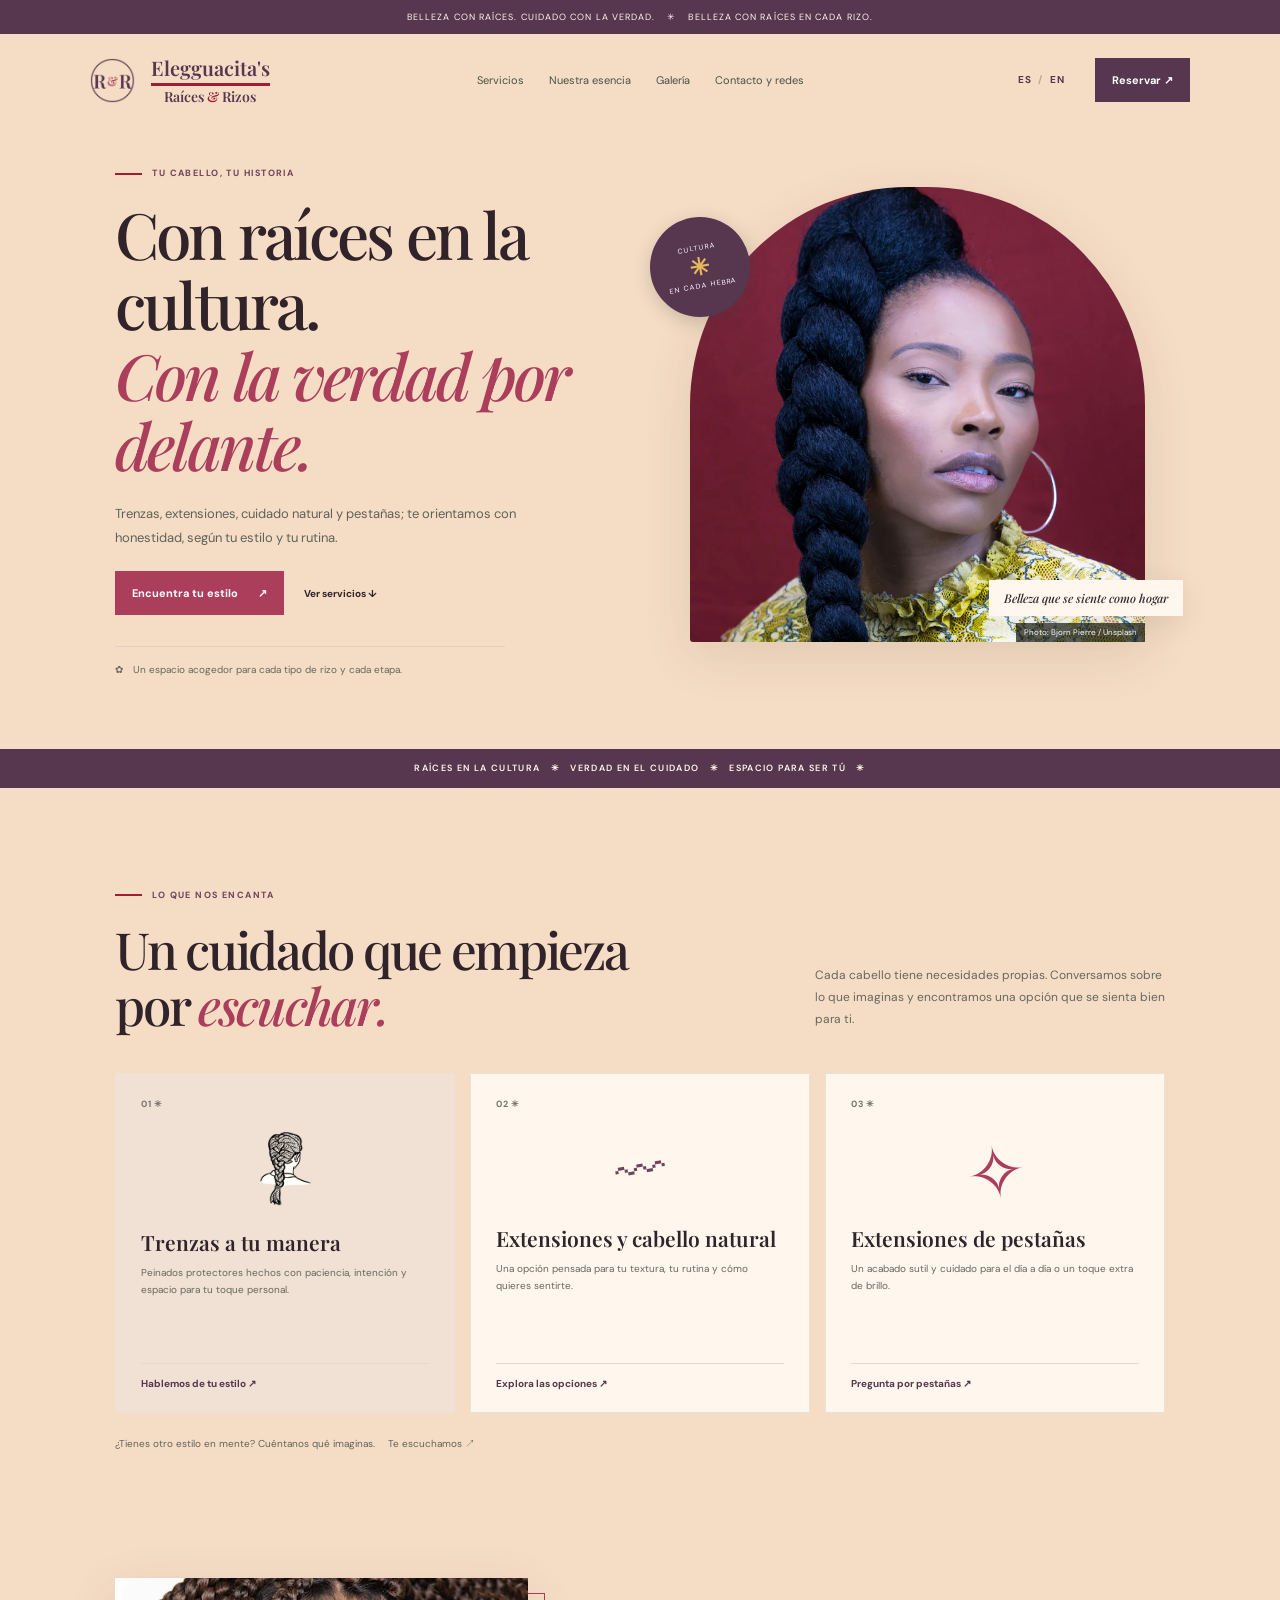
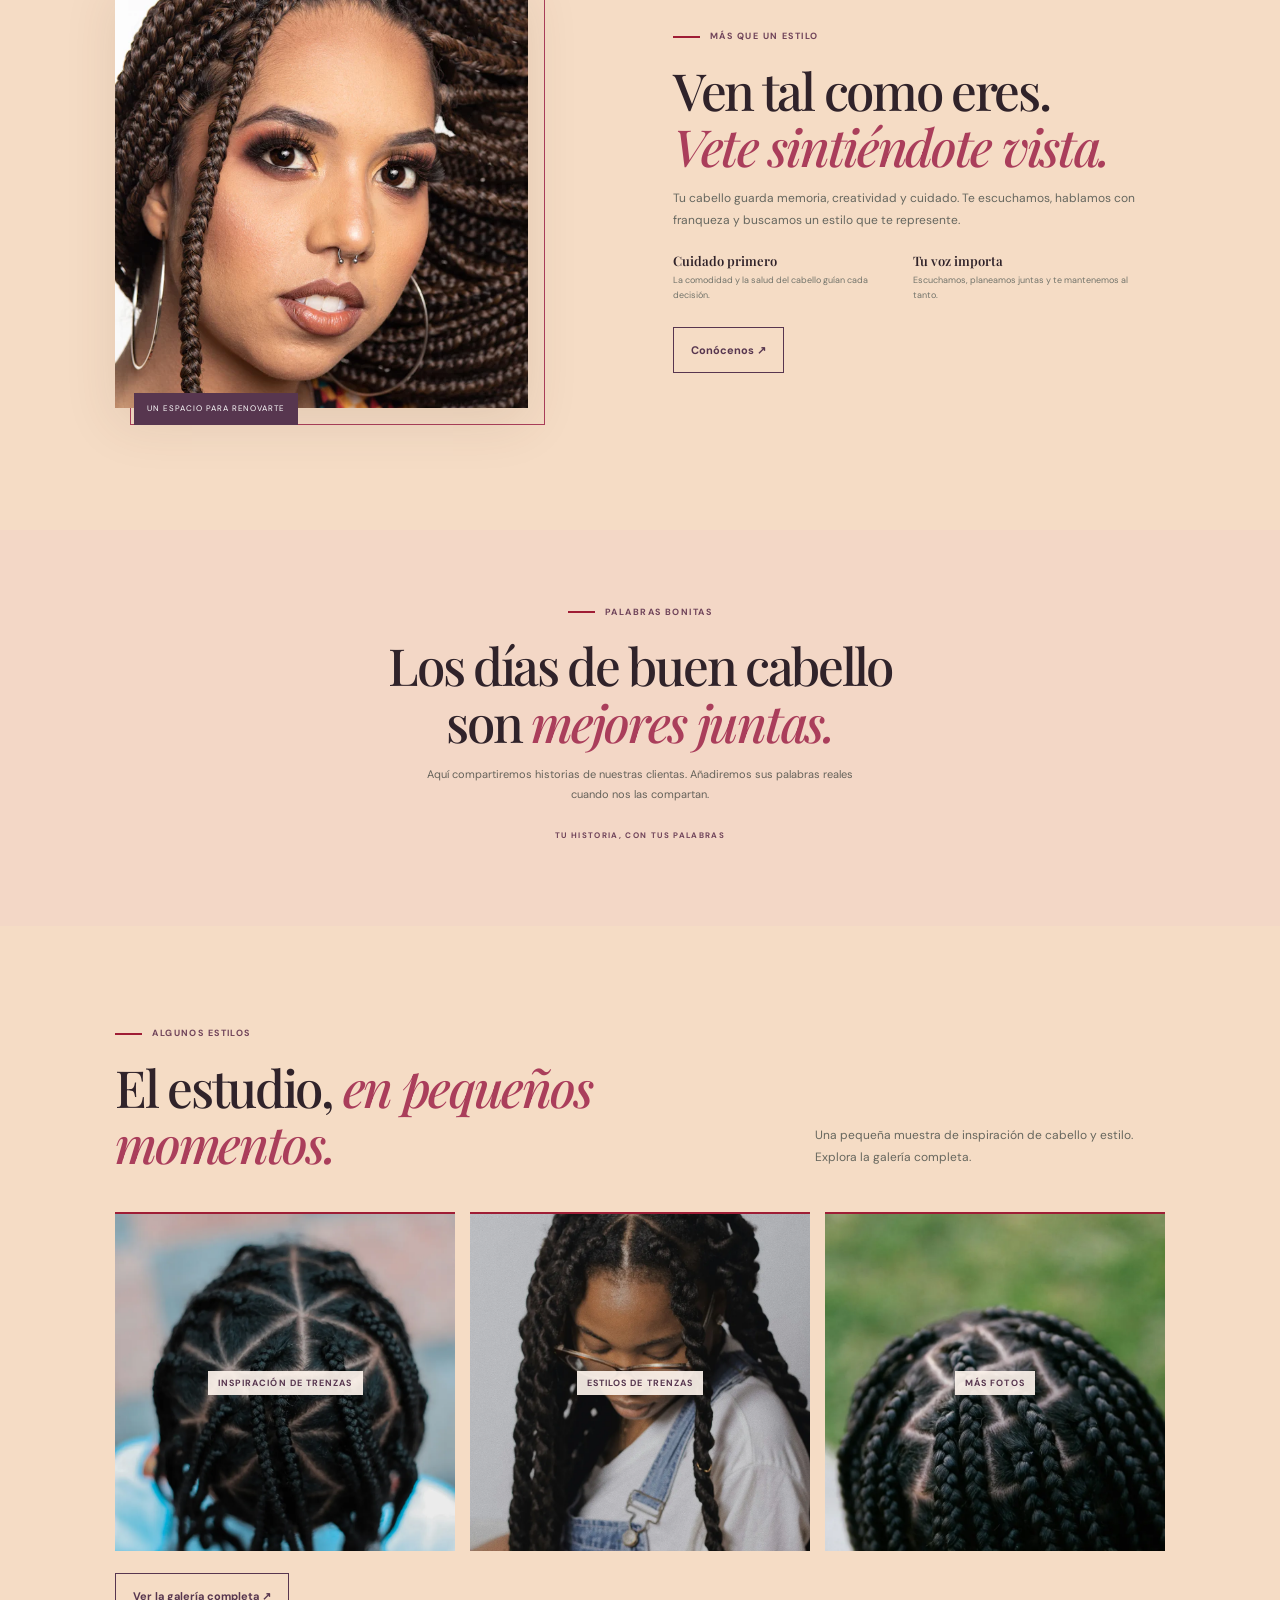
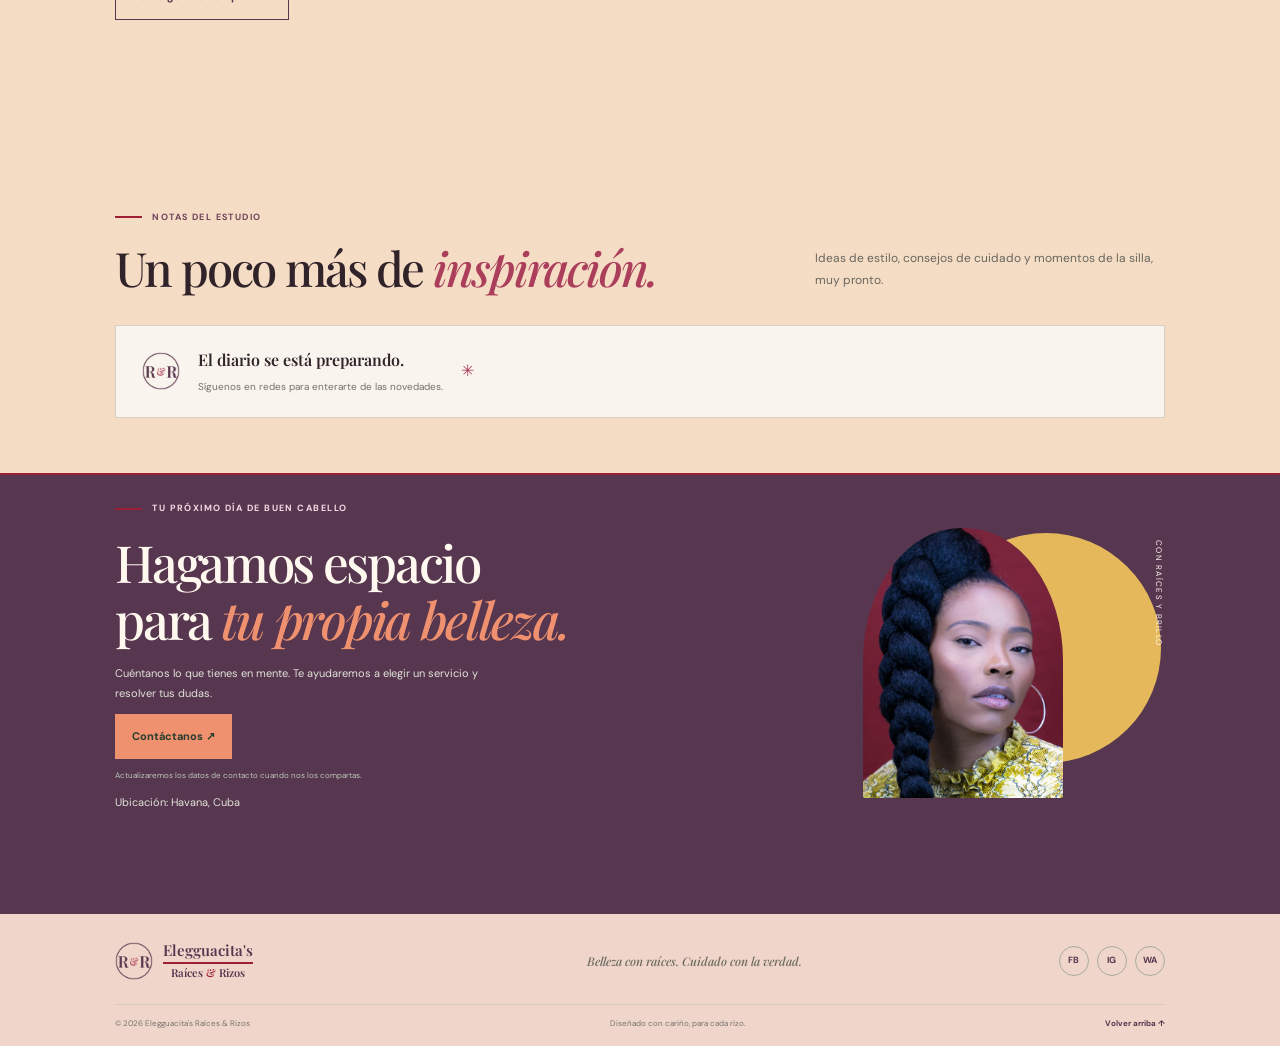
==== commit 85097ac4: "Bookings and Instagram profile added to site-config.js. Updated README.md with new features and inst" ====
--- a/index.html
+++ b/index.html
@@ -14,10 +14,10 @@
 <meta name="twitter:title" content="Elegguacita's Raíces &amp; Rizos | Trenzas y belleza en La Habana">
 <meta name="twitter:description" content="Trenzas, extensiones, cuidado del cabello natural y pestañas en La Habana, Cuba.">
 <meta name="twitter:image" content="https://images.unsplash.com/photo-1641522682563-850550dff807?auto=format&amp;fit=crop&amp;w=1200&amp;h=630&amp;q=85">
-<link rel="preload" as="image" href="assets/photos/braids.webp" type="image/webp"><meta name="twitter:image:alt" content="Fotografía real de una mujer con trenzas largas."><title>Elegguacita's Raíces &amp; Rizos | Trenzas y belleza en La Habana</title><link rel="preconnect" href="https://fonts.googleapis.com"><link rel="preconnect" href="https://fonts.gstatic.com" crossorigin><link href="https://fonts.googleapis.com/css2?family=DM+Sans:wght@400;500;600;700&family=Playfair+Display:wght@500;600;700&display=swap" rel="stylesheet"><link rel="stylesheet" href="styles.css"><script src="site-config.js" defer></script><script src="script.js?v=2" defer></script></head>
+<link rel="preload" as="image" href="assets/photos/braids.webp" type="image/webp"><meta name="twitter:image:alt" content="Fotografía real de una mujer con trenzas largas."><title>Elegguacita's Raíces &amp; Rizos | Trenzas y belleza en La Habana</title><link rel="stylesheet" href="styles.css"><script src="site-config.js" defer></script><script src="script.js?v=2" defer></script></head>
 <body><a class="skip" href="#main" data-en="Skip to content" data-es="Saltar al contenido">Skip to content</a><div class="announcement"><span data-en="Beauty with roots. Honest care." data-es="Belleza con raíces. Cuidado con la verdad.">Belleza con raíces. Cuidado con la verdad.</span> ✳ <span data-en="Beauty rooted in every curl." data-es="Belleza con raíces en cada rizo.">Beauty rooted in every curl.</span></div>
-<header><a class="brand" href="#top"><img class="brand-logo" src="assets/rr-logo.png" alt="R&amp;R logo"><span class="brand-copy"><span class="brand-title-group"><span class="brand-name" data-setting="brandName">Elegguacita's</span><span class="brand-divider" aria-hidden="true"></span></span><small data-setting="brandLine">Raíces &amp; Rizos</small></span></a><button class="menu" aria-label="Abrir menú" aria-expanded="false">☰</button><nav><a href="index.html#services" data-en="Services" data-es="Servicios">Services</a><a href="index.html#about" data-en="Our approach" data-es="Nuestra esencia">Our approach</a><a href="gallery.html" data-en="Gallery" data-es="Galería">Gallery</a><a href="contact.html" data-en="Contact &amp; social" data-es="Contacto y redes">Contact &amp; social</a></nav><div class="actions"><button class="lang" aria-label="Cambiar idioma a inglés" aria-pressed="true">ES <span>/</span> EN</button><a class="button dark" href="contact.html" data-en="Let’s talk ↗" data-es="Hablemos ↗">Let’s talk ↗</a></div></header>
-<main id="main"><section class="hero" id="top"><div><p class="eyebrow" data-en="YOUR HAIR, YOUR STORY" data-es="TU CABELLO, TU HISTORIA">YOUR HAIR, YOUR STORY</p><h1 data-en="Rooted in culture.<br><em>Honest in every touch.</em>" data-es="Con raíces en la cultura.<br><em>Con la verdad por delante.</em>">Con raíces en la cultura.<br><em>Con la verdad por delante.</em></h1><p class="intro" data-en="Braids, extensions, natural hair care, and lashes, with honest guidance shaped around your style and routine." data-es="Trenzas, extensiones, cuidado natural y pestañas; te orientamos con honestidad, según tu estilo y tu rutina.">Trenzas, extensiones, cuidado natural y pestañas; te orientamos con honestidad, según tu estilo y tu rutina.</p><a class="button primary" href="#services"><span data-en="Find your style" data-es="Encuentra tu estilo">Find your style</span> ↗</a><a class="text-link" href="#services" data-en="Explore services ↓" data-es="Ver servicios ↓">Explore services ↓</a><p class="note">✿ <span data-en="A welcoming space for every curl pattern and every chapter." data-es="Un espacio acogedor para cada tipo de rizo y cada etapa.">A welcoming space for every curl pattern and every chapter.</span></p></div><div class="hero-photo"><img src="assets/photos/braids.webp" alt="Woman with long braids, a style inspiration image" width="720" height="720" fetchpriority="high"><span class="credit">Photo: Bjorn Pierre / Unsplash</span><span class="round-stamp">CULTURE<br><b>✳</b><br>IN EVERY STRAND</span><span class="caption" data-en="Beauty that feels like home" data-es="Belleza que se siente como hogar">Beauty that feels like home</span></div></section>
+<header><a class="brand" href="#top"><img class="brand-logo" src="assets/rr-logo.png" alt="R&amp;R logo"><span class="brand-copy"><span class="brand-title-group"><span class="brand-name" data-setting="brandName">Elegguacita's</span><span class="brand-divider" aria-hidden="true"></span></span><small data-setting="brandLine">Raíces &amp; Rizos</small></span></a><button class="menu" aria-label="Abrir menú" aria-expanded="false">☰</button><nav><a href="index.html#services" data-en="Services" data-es="Servicios">Services</a><a href="index.html#about" data-en="Our approach" data-es="Nuestra esencia">Our approach</a><a href="gallery.html" data-en="Gallery" data-es="Galería">Gallery</a><a href="contact.html" data-en="Contact &amp; social" data-es="Contacto y redes">Contact &amp; social</a></nav><div class="actions"><button class="lang" aria-label="Cambiar idioma a inglés" aria-pressed="true">ES <span>/</span> EN</button><a class="button dark" href="booking.html" data-en="Book ↗" data-es="Reservar ↗">Reservar ↗</a></div></header>
+<main id="main"><section class="hero" id="top"><div><p class="eyebrow" data-en="YOUR HAIR, YOUR STORY" data-es="TU CABELLO, TU HISTORIA">YOUR HAIR, YOUR STORY</p><h1 data-en="Rooted in culture.<br><em>Honest in every touch.</em>" data-es="Con raíces en la cultura.<br><em>Con la verdad por delante.</em>">Con raíces en la cultura.<br><em>Con la verdad por delante.</em></h1><p class="intro" data-en="Braids, extensions, natural hair care, and lashes, with honest guidance shaped around your style and routine." data-es="Trenzas, extensiones, cuidado natural y pestañas; te orientamos con honestidad, según tu estilo y tu rutina.">Trenzas, extensiones, cuidado natural y pestañas; te orientamos con honestidad, según tu estilo y tu rutina.</p><a class="button primary" href="#services"><span data-en="Find your style" data-es="Encuentra tu estilo">Find your style</span> ↗</a><a class="text-link" href="#services" data-en="Explore services ↓" data-es="Ver servicios ↓">Explore services ↓</a><p class="note">✿ <span data-en="A welcoming space for every curl pattern and every chapter." data-es="Un espacio acogedor para cada tipo de rizo y cada etapa.">A welcoming space for every curl pattern and every chapter.</span></p></div><div class="hero-photo"><img src="assets/photos/braids.webp" alt="Woman with long braids, a style inspiration image" width="720" height="720" fetchpriority="high"><span class="credit">Photo: Bjorn Pierre / Unsplash</span><span class="round-stamp"><span data-en="CULTURE" data-es="CULTURA">CULTURA</span><b aria-hidden="true">✳</b><span data-en="IN EVERY STRAND" data-es="EN CADA HEBRA">EN CADA HEBRA</span></span><span class="caption" data-en="Beauty that feels like home" data-es="Belleza que se siente como hogar">Beauty that feels like home</span></div></section>
 <div class="ticker"><span data-en="ROOTED IN CULTURE　✳　TRUTH IN CARE　✳　ROOM TO BE YOU　✳　" data-es="RAÍCES EN LA CULTURA　✳　VERDAD EN EL CUIDADO　✳　ESPACIO PARA SER TÚ　✳　">RAÍCES EN LA CULTURA　✳　VERDAD EN EL CUIDADO　✳　ESPACIO PARA SER TÚ　✳　</span></div>
 <section class="section" id="services"><div class="section-heading"><div><p class="eyebrow" data-en="THE GOOD STUFF" data-es="LO QUE NOS ENCANTA">THE GOOD STUFF</p><h2 data-en="Care that starts<br>with <em>listening.</em>" data-es="Un cuidado que empieza<br>por <em>escuchar.</em>">Care that starts<br>with <em>listening.</em></h2></div><p data-en="Every head of hair has its own needs. We’ll talk through what you have in mind and find an approach that feels right." data-es="Cada cabello tiene necesidades propias. Conversamos sobre lo que imaginas y encontramos una opción que se sienta bien para ti.">Every head of hair has its own needs. We’ll talk through what you have in mind and find an approach that feels right.</p></div><div class="cards"><article class="card featured"><span class="num">01 ✳</span><img class="clipart" src="assets/photos/braid-lineart.png" alt="Public-domain French braid line art" loading="lazy"><h3 data-en="Braids, your way" data-es="Trenzas a tu manera">Braids, your way</h3><p data-en="Protective styles made with patience, intention, and room for your own touch." data-es="Peinados protectores hechos con paciencia, intención y espacio para tu toque personal.">Protective styles made with patience, intention, and room for your own touch.</p><a href="#contact" class="card-link" data-en="Let’s find your look ↗" data-es="Hablemos de tu estilo ↗">Let’s find your look ↗</a></article><article class="card"><span class="num">02 ✳</span><span class="symbol">〰</span><h3 data-en="Extensions & natural hair" data-es="Extensiones y cabello natural">Extensions & natural hair</h3><p data-en="A thoughtful match for your texture, your routine, and how you want to feel." data-es="Una opción pensada para tu textura, tu rutina y cómo quieres sentirte.">A thoughtful match for your texture, your routine, and how you want to feel.</p><a href="#contact" class="card-link" data-en="Explore the possibilities ↗" data-es="Explora las opciones ↗">Explore the possibilities ↗</a></article><article class="card"><span class="num">03 ✳</span><span class="symbol lash">✧</span><h3 data-en="Lash extensions" data-es="Extensiones de pestañas">Lash extensions</h3><p data-en="A soft, polished finish for everyday ease or a little extra sparkle." data-es="Un acabado sutil y cuidado para el día a día o un toque extra de brillo.">A soft, polished finish for everyday ease or a little extra sparkle.</p><a href="#contact" class="card-link" data-en="Ask about lashes ↗" data-es="Pregunta por pestañas ↗">Ask about lashes ↗</a></article></div><p class="more" data-en="Have another style in mind? Tell us what you’re dreaming up.　 We’re listening ↗" data-es="¿Tienes otro estilo en mente? Cuéntanos qué imaginas.　 Te escuchamos ↗">Have another style in mind? Tell us what you’re dreaming up.　 We’re listening ↗</p></section>
 <section class="about section" id="about"><div class="about-photo"><img src="assets/photos/hair-care.webp" alt="Portrait with braided hair, shared as style inspiration" width="640" height="640" loading="lazy" decoding="async"><span data-en="A LITTLE SPACE TO RESET" data-es="UN ESPACIO PARA RENOVARTE">A LITTLE SPACE TO RESET</span></div><div><p class="eyebrow" data-en="MORE THAN A STYLE" data-es="MÁS QUE UN ESTILO">MORE THAN A STYLE</p><h2 data-en="Come as you are.<br><em>Leave feeling seen.</em>" data-es="Ven tal como eres.<br><em>Vete sintiéndote vista.</em>">Come as you are.<br><em>Leave feeling seen.</em></h2><p data-en="Your hair carries memory, creativity, and care. We listen, share honest guidance, and shape a style that feels right for you." data-es="Tu cabello guarda memoria, creatividad y cuidado. Te escuchamos, hablamos con franqueza y buscamos un estilo que te represente.">Tu cabello guarda memoria, creatividad y cuidado. Te escuchamos, hablamos con franqueza y buscamos un estilo que te represente.</p><ul><li><b data-en="Care first" data-es="Cuidado primero">Care first</b><span data-en="Comfort and healthy hair guide every choice." data-es="La comodidad y la salud del cabello guían cada decisión.">Comfort and healthy hair guide every choice.</span></li><li><b data-en="Your voice matters" data-es="Tu voz importa">Your voice matters</b><span data-en="We listen, plan together, and keep you in the loop." data-es="Escuchamos, planeamos juntas y te mantenemos al tanto.">We listen, plan together, and keep you in the loop.</span></li></ul><a class="button outline" href="#contact" data-en="Get to know us ↗" data-es="Conócenos ↗">Get to know us ↗</a></div></section>
@@ -25,3 +25,8 @@
 <section class="instagram section" id="instagram"><div class="section-heading"><div><p class="eyebrow" data-en="A FEW LOOKS" data-es="ALGUNOS ESTILOS">ALGUNOS ESTILOS</p><h2 data-en="The studio, <em>in little moments.</em>" data-es="El estudio, <em>en pequeños momentos.</em>">El estudio, <em>en pequeños momentos.</em></h2></div><p data-en="A small preview of hair and style inspiration. Explore the full gallery." data-es="Una pequeña muestra de inspiración de cabello y estilo. Explora la galería completa.">Una pequeña muestra de inspiración de cabello y estilo. Explora la galería completa.</p></div><div class="instagram-grid" aria-label="Vista previa de fotos"><a class="instagram-placeholder" href="gallery.html"><img src="assets/photos/braids-close.webp" alt="Inspiración de trenzas" loading="lazy"><small data-en="BRAID INSPIRATION" data-es="INSPIRACIÓN DE TRENZAS">INSPIRACIÓN DE TRENZAS</small></a><a class="instagram-placeholder" href="gallery.html"><img src="assets/photos/braids-glasses.webp" alt="Trenzas largas con gafas" loading="lazy"><small data-en="BRAID STYLES" data-es="ESTILOS DE TRENZAS">ESTILOS DE TRENZAS</small></a><a class="instagram-placeholder" href="gallery.html"><img src="assets/photos/braids-garden.webp" alt="Trenzas sobre fondo verde" loading="lazy"><small data-en="MORE PHOTOS" data-es="MÁS FOTOS">MÁS FOTOS</small></a></div><a class="button outline gallery-link" href="gallery.html" data-en="View the full gallery ↗" data-es="Ver la galería completa ↗">View the full gallery ↗</a></section><section class="journal section" id="journal"><div class="section-heading"><div><p class="eyebrow" data-en="NOTES FROM THE STUDIO" data-es="NOTAS DEL ESTUDIO">NOTES FROM THE STUDIO</p><h2 data-en="A little more <em>inspiration.</em>" data-es="Un poco más de <em>inspiración.</em>">A little more <em>inspiration.</em></h2></div><p data-en="Style ideas, care notes, and little moments from the chair, coming soon." data-es="Ideas de estilo, consejos de cuidado y momentos de la silla, muy pronto.">Style ideas, care notes, and little moments from the chair, coming soon.</p></div><div class="empty-post"><img class="brand-logo journal-logo" src="assets/rr-logo.png" alt="R&amp;R logo"><div><b data-en="The journal is getting ready." data-es="El diario se está preparando.">The journal is getting ready.</b><p data-en="Follow along on social for the first updates." data-es="Síguenos en redes para enterarte de las novedades.">Follow along on social for the first updates.</p></div>✳</div></section>
 <section class="contact section" id="contact"><div><p class="eyebrow" data-en="YOUR NEXT GOOD HAIR DAY" data-es="TU PRÓXIMO DÍA DE BUEN CABELLO">YOUR NEXT GOOD HAIR DAY</p><h2 data-en="Let’s make room<br>for <em>your kind of beautiful.</em>" data-es="Hagamos espacio<br>para <em>tu propia belleza.</em>">Let’s make room<br>for <em>your kind of beautiful.</em></h2><p data-en="Tell us what you have in mind. We’ll help you find the right service and answer your questions." data-es="Cuéntanos lo que tienes en mente. Te ayudaremos a elegir un servicio y resolver tus dudas.">Tell us what you have in mind. We’ll help you find the right service and answer your questions.</p><a class="button light" href="#contact" data-contact="email" data-en="Get in touch ↗" data-es="Contáctanos ↗">Get in touch ↗</a><small data-en="Contact details will be updated when you share them." data-es="Actualizaremos los datos de contacto cuando nos los compartas.">Contact details will be updated when you share them.</small><p class="location" data-setting="location" hidden></p></div><div class="contact-image"><img src="assets/photos/braids.webp" alt="Braid detail for hairstyle inspiration" width="720" height="720" loading="lazy" decoding="async"><span data-en="ROOTED & RADIANT" data-es="CON RAÍCES Y BRILLO">ROOTED & RADIANT</span></div></section></main>
 <footer><a class="brand" href="#top"><img class="brand-logo" src="assets/rr-logo.png" alt="R&amp;R logo"><span class="brand-copy"><span class="brand-title-group"><span class="brand-name" data-setting="brandName">Elegguacita's</span><span class="brand-divider" aria-hidden="true"></span></span><small data-setting="brandLine">Raíces &amp; Rizos</small></span></a><p data-en="Beauty with roots. Honest care." data-es="Belleza con raíces. Cuidado con la verdad.">Belleza con raíces. Cuidado con la verdad.</p><div class="social"><a href="contact.html" aria-label="Facebook" data-social="facebook">fb</a><a href="contact.html" aria-label="Instagram" data-social="instagram">ig</a><a href="contact.html" aria-label="WhatsApp" data-social="whatsapp">wa</a></div><div class="footer-bottom"><span>© <span id="year"></span> <span data-setting="businessName">Elegguacita's</span></span><span data-en="Designed with care, for every curl." data-es="Diseñado con cariño, para cada rizo.">Designed with care, for every curl.</span><a href="#top" data-en="Back to top ↑" data-es="Volver arriba ↑">Back to top ↑</a></div></footer></body></html>
+
+
+
+
+
--- a/styles.css
+++ b/styles.css
@@ -1,8 +1,20 @@
-:root{--cream:#F5DCC5;--paper:#FFF6EE;--ink:#30232A;--green:#57364F;--green2:#70445A;--orange:#AA3E5B;--peach:#EF916F;--red:#9F1D35;--marigold:#E5B85C;--serif:'Playfair Display',Georgia,serif;--sans:'DM Sans',Arial,sans-serif}*{box-sizing:border-box}html{scroll-behavior:smooth}body{margin:0;background:var(--cream);color:var(--ink);font:16px/1.65 var(--sans)}a{color:inherit;text-decoration:none}img{display:block;max-width:100%}.skip{position:absolute;left:-1000px}.skip:focus{left:10px;top:10px;background:#fff;padding:10px;z-index:99}.announcement{height:34px;background:var(--green);color:#fff8ed;display:flex;align-items:center;justify-content:center;gap:12px;font-size:9px;letter-spacing:.12em;text-transform:uppercase}header{height:92px;padding:0 7vw;display:flex;align-items:center;justify-content:space-between;position:relative;z-index:5}.brand{display:flex;align-items:center;gap:16px;font:600 18px var(--serif);line-height:1.1}.brand-copy{display:flex;flex-direction:column;align-items:center;min-width:0}.brand-title-group{display:flex;flex-direction:column;align-items:stretch;align-self:center}.brand-name{font-family:var(--serif);font-weight:600;color:var(--green);white-space:nowrap;line-height:1.05}header .brand-name{font-size:var(--header-title-size,18px)}.brand-divider{width:100%;height:3px;min-height:3px;background:var(--red);margin:5px 0 4px}.brand small{display:block;font:600 15px/1 var(--serif);letter-spacing:0;color:var(--green);white-space:nowrap}header .brand small{font-size:var(--header-subtitle-size,15px)}.brand i,.brand-amp{font-style:normal;color:var(--red)}.brand-logo{width:45px;height:45px;object-fit:contain;flex:none}.journal-logo{width:38px;height:38px}.monogram{width:45px;height:45px;border:1px solid var(--green);border-radius:50%;display:flex;align-items:center;justify-content:center;gap:1px;color:var(--green);font:600 17px var(--serif);flex:none}.monogram span{font-size:11px;color:var(--orange)}nav,.actions{display:flex;align-items:center;gap:25px}nav a{font-size:11px;color:#495249}nav a:hover,.text-link:hover{color:var(--orange)}.lang{border:0;background:none;font:700 10px var(--sans);cursor:pointer;color:var(--green);letter-spacing:.08em}.lang span{color:#b6a99b;margin:0 4px}.button{display:inline-flex;align-items:center;gap:20px;padding:13px 17px;font-size:11px;font-weight:700;transition:.2s}.button:hover{transform:translateY(-2px)}.dark{background:var(--green);color:#fff}.dark:hover{background:#243a2a}.menu{display:none}.hero{max-width:1500px;margin:auto;min-height:560px;padding:40px 9vw 60px;display:grid;grid-template-columns:1fr 1fr;gap:7vw;align-items:center}.eyebrow{font-size:9px;font-weight:700;letter-spacing:.16em;color:var(--green2);margin:0 0 18px}.eyebrow:before{content:"";display:inline-block;width:27px;height:2px;background:var(--red);vertical-align:middle;margin-right:10px}h1,h2{font:500 clamp(42px,5vw,72px)/1.1 var(--serif);letter-spacing:-.045em;margin:0}h1 em,h2 em{color:var(--orange);font-weight:500}.intro{max-width:420px;color:#5e625a;font-size:13px;line-height:1.8;margin:22px 0}.primary{background:var(--orange);color:white;margin-right:20px}.primary:hover{background:#b75f40}.text-link{font-size:10px;font-weight:700}.note{display:flex;align-items:center;gap:10px;border-top:1px solid #ddd2c3;padding-top:15px;margin-top:31px;max-width:390px;color:#66695e;font-size:10px}.note:first-letter{color:var(--orange)}.hero-photo{position:relative;width:100%;max-width:470px;margin:auto;padding:0 15px 26px 0}.hero-photo img{height:455px;width:100%;object-fit:cover;object-position:center 32%;border-radius:48% 48% 3px 3px;box-shadow:0 15px 50px #4e34251c}.credit{position:absolute;right:15px;bottom:26px;background:#1c211bb8;color:white;padding:3px 8px;font-size:8px}.round-stamp{position:absolute;left:-40px;top:30px;width:100px;height:100px;border-radius:50%;background:var(--green);color:white;display:grid;place-content:center;text-align:center;transform:rotate(-10deg);font-size:7px;letter-spacing:.15em;box-shadow:0 5px 18px #31412c38}.round-stamp b{font-size:24px;color:var(--marigold);line-height:1.1}.caption{position:absolute;right:-23px;bottom:52px;background:var(--paper);padding:10px 15px;box-shadow:0 8px 30px #39281818;font:italic 12px var(--serif)}.ticker{background:var(--green);color:#fff8eb;overflow:hidden;white-space:nowrap;padding:12px 0;text-align:center;font-size:9px;font-weight:600;letter-spacing:.15em}.section{max-width:1500px;margin:auto;padding:100px 9vw}.section-heading{display:flex;justify-content:space-between;align-items:end;gap:35px;margin-bottom:40px}.section-heading h2,.about h2,.contact h2{font-size:clamp(37px,4vw,54px)}.section-heading>p{max-width:350px;color:#67675e;font-size:12px;line-height:1.8;margin:0 0 3px}.cards{display:grid;grid-template-columns:repeat(3,1fr);gap:15px}.card{min-height:340px;background:var(--paper);padding:23px 25px 20px;border:1px solid #ebe1d5;display:flex;flex-direction:column;transition:.25s}.card:hover{transform:translateY(-4px);box-shadow:0 15px 50px #4e34251c}.card.featured{background:#f0e1d4}.num{font-size:9px;font-weight:700;color:#77746d;letter-spacing:.08em}.clipart{height:105px;width:75px;object-fit:contain;margin:4px auto 7px;filter:sepia(.2)}.symbol{height:112px;display:grid;place-items:center;color:var(--green2);font:50px var(--serif);transform:rotate(-10deg)}.symbol.lash{font-size:72px;color:var(--orange)}.card h3{font:600 21px var(--serif);margin:0 0 8px}.card p{font-size:10px;line-height:1.75;color:#68685f;margin:0 0 18px}.card-link{margin-top:auto;border-top:1px solid #e4d8c9;padding-top:12px;font-size:10px;font-weight:700;color:var(--green)}.card-link:hover{color:var(--orange)}.more{font-size:10px;color:#62655c;margin:23px 0 0}.about{display:grid;grid-template-columns:.9fr 1fr;align-items:center;gap:9vw;padding-top:25px;padding-bottom:105px}.about-photo{position:relative;padding:0 17px 17px 0;max-width:430px}.about-photo:after{content:"";position:absolute;inset:15px 0 0 15px;border:1px solid var(--orange);z-index:-1}.about-photo img{width:100%;height:430px;object-fit:cover;object-position:center 30%;box-shadow:0 15px 50px #4e34251c}.about-photo>span{position:absolute;bottom:0;left:19px;background:var(--green);color:white;padding:9px 13px;font-size:8px;letter-spacing:.12em}.about>div:last-child>p:not(.eyebrow){max-width:470px;color:#66675f;font-size:12px;line-height:1.9}.about ul{list-style:none;padding:0;margin:20px 0 25px;display:flex;gap:20px}.about li{display:grid;gap:4px;max-width:220px}.about li b{font:600 13px var(--serif)}.about li span{color:#74756c;font-size:9px;line-height:1.6}.outline{border:1px solid var(--green);color:var(--green)}.outline:hover{background:var(--green);color:white}.testimonial{position:relative;background:#F3D7C6;text-align:center;padding:75px 20px 80px}.testimonial .eyebrow{justify-content:center}.testimonial h2{font-size:clamp(38px,4vw,55px);margin:0 auto 15px}.testimonial>p:not(.eyebrow){max-width:430px;margin:0 auto 15px;font-size:11px;line-height:1.8;color:#65625a}.testimonial small{font-size:8px;letter-spacing:.17em;font-weight:700;color:var(--green2)}.instagram-grid{display:grid;grid-template-columns:repeat(3,minmax(0,1fr));gap:15px}.instagram-placeholder{aspect-ratio:1;background:#F3D7C6;display:flex;flex-direction:column;align-items:center;justify-content:center;gap:14px;border-top:2px solid var(--red);color:var(--green)}.instagram-placeholder:nth-child(2){background:#F5DCC5}.instagram-placeholder:nth-child(3){background:#E6BDC6}.instagram-mark{width:42px;height:42px;border:1px solid var(--red);border-radius:50%;display:grid;place-items:center;color:var(--red);font:600 12px var(--sans);letter-spacing:.05em}.instagram-placeholder small{font:700 9px var(--sans);letter-spacing:.12em;text-align:center;padding:0 6px}.journal{padding-top:90px;padding-bottom:55px}.journal .section-heading h2{font-size:clamp(34px,3.7vw,49px)}.journal .section-heading{margin-bottom:30px}.empty-post{border:1px solid #d9cec0;background:#f9f4ed;padding:22px 26px;display:flex;gap:18px;align-items:center;color:var(--orange)}.empty-post b{font:600 16px var(--serif);color:var(--ink)}.empty-post p{font-size:10px;color:#74736c;margin:5px 0 0}.empty-post>span:last-child{margin-left:auto}.contact{position:relative;padding-top:28px;padding-bottom:90px;background:var(--green);color:#fff8ef;display:grid;grid-template-columns:1.2fr .8fr;gap:40px;align-items:center;max-width:none;padding-left:max(9vw,calc((100vw - 1230px)/2));padding-right:max(9vw,calc((100vw - 1230px)/2))}.contact:before{content:"";position:absolute;top:0;left:0;width:100%;height:2px;background:var(--red)}.contact .eyebrow{color:#f2dbe4}.contact h2{font-size:clamp(38px,4vw,54px);margin-bottom:17px}.contact h2 em{color:var(--peach)}.contact>div:first-child>p:not(.eyebrow){font-size:11px;line-height:1.8;color:#e1e3d8;max-width:400px}.light{background:var(--peach);color:#283d2d}.contact small{display:block;color:#bac6b5;font-size:8px;margin-top:10px}.contact-image{height:275px;position:relative;display:grid;place-items:center}.contact-image:before{content:"";position:absolute;width:230px;height:230px;border-radius:50%;background:#E5B85C;right:4px;top:8px}.contact-image img{height:270px;width:200px;object-fit:cover;border-radius:49% 49% 2px 2px;position:relative;z-index:1}.contact-image span{position:absolute;right:0;top:15px;font-size:8px;letter-spacing:.16em;writing-mode:vertical-rl;z-index:2}footer{background:#F0D5CA;padding:28px 9vw 16px;display:grid;grid-template-columns:1fr 1fr auto;align-items:center;gap:14px}footer .brand{font-size:15px;gap:10px}footer .brand-logo{width:38px;height:38px}footer .brand-name{font-size:15px}footer .brand-divider{height:2px;min-height:2px;margin:4px 0 3px}footer .brand small{font-size:11px}footer>p{font:italic 12px var(--serif);color:#69685f;margin:0}.social{display:flex;gap:8px}.social a{width:30px;height:30px;border:1px solid #a7ac9e;color:var(--green);border-radius:50%;display:grid;place-items:center;font-size:9px;font-weight:700;text-transform:uppercase}.social a:hover{background:var(--green);color:white}.footer-bottom{grid-column:1/-1;border-top:1px solid #d4c9ba;padding-top:12px;margin-top:10px;display:flex;justify-content:space-between;color:#77756e;font-size:8px}.footer-bottom a{font-weight:700;color:var(--green)}
+@font-face{font-family:'DM Sans';src:url('assets/fonts/dm-sans-latin.woff2') format('woff2');font-style:normal;font-weight:400 700;font-display:swap}
+@font-face{font-family:'Playfair Display';src:url('assets/fonts/playfair-display-latin.woff2') format('woff2');font-style:normal;font-weight:500 700;font-display:swap}
+@font-face{font-family:'Playfair Display';src:url('assets/fonts/playfair-display-italic-latin.woff2') format('woff2');font-style:italic;font-weight:500 700;font-display:swap}:root{--cream:#F5DCC5;--paper:#FFF6EE;--ink:#30232A;--green:#57364F;--green2:#70445A;--orange:#AA3E5B;--peach:#EF916F;--red:#9F1D35;--marigold:#E5B85C;--serif:'Playfair Display',Georgia,serif;--sans:'DM Sans',Arial,sans-serif}*{box-sizing:border-box}html{scroll-behavior:smooth}body{margin:0;background:var(--cream);color:var(--ink);font:16px/1.65 var(--sans)}a{color:inherit;text-decoration:none}img{display:block;max-width:100%}.skip{position:absolute;left:-1000px}.skip:focus{left:10px;top:10px;background:#fff;padding:10px;z-index:99}.announcement{height:34px;background:var(--green);color:#fff8ed;display:flex;align-items:center;justify-content:center;gap:12px;font-size:9px;letter-spacing:.12em;text-transform:uppercase}header{height:92px;padding:0 7vw;display:flex;align-items:center;justify-content:space-between;position:relative;z-index:5}.brand{display:flex;align-items:center;gap:16px;font:600 18px var(--serif);line-height:1.1}.brand-copy{display:flex;flex-direction:column;align-items:center;min-width:0}.brand-title-group{display:flex;flex-direction:column;align-items:stretch;align-self:center}.brand-name{font-family:var(--serif);font-weight:600;color:var(--green);white-space:nowrap;line-height:1.05}header .brand-name{font-size:var(--header-title-size,18px)}.brand-divider{width:100%;height:3px;min-height:3px;background:var(--red);margin:5px 0 4px}.brand small{display:block;font:600 15px/1 var(--serif);letter-spacing:0;color:var(--green);white-space:nowrap}header .brand small{font-size:var(--header-subtitle-size,15px)}.brand i,.brand-amp{font-style:normal;color:var(--red)}.brand-logo{width:45px;height:45px;object-fit:contain;flex:none}.journal-logo{width:38px;height:38px}.monogram{width:45px;height:45px;border:1px solid var(--green);border-radius:50%;display:flex;align-items:center;justify-content:center;gap:1px;color:var(--green);font:600 17px var(--serif);flex:none}.monogram span{font-size:11px;color:var(--orange)}nav,.actions{display:flex;align-items:center;gap:25px}nav a{font-size:11px;color:#495249}nav a:hover,.text-link:hover{color:var(--orange)}.lang{border:0;background:none;font:700 10px var(--sans);cursor:pointer;color:var(--green);letter-spacing:.08em}.lang span{color:#b6a99b;margin:0 4px}.button{display:inline-flex;align-items:center;gap:20px;padding:13px 17px;font-size:11px;font-weight:700;transition:.2s}.button:hover{transform:translateY(-2px)}.dark{background:var(--green);color:#fff}.dark:hover{background:#243a2a}.menu{display:none}.hero{max-width:1500px;margin:auto;min-height:560px;padding:40px 9vw 60px;display:grid;grid-template-columns:1fr 1fr;gap:7vw;align-items:center}.eyebrow{font-size:9px;font-weight:700;letter-spacing:.16em;color:var(--green2);margin:0 0 18px}.eyebrow:before{content:"";display:inline-block;width:27px;height:2px;background:var(--red);vertical-align:middle;margin-right:10px}h1,h2{font:500 clamp(42px,5vw,72px)/1.1 var(--serif);letter-spacing:-.045em;margin:0}h1 em,h2 em{color:var(--orange);font-weight:500}.intro{max-width:420px;color:#5e625a;font-size:13px;line-height:1.8;margin:22px 0}.primary{background:var(--orange);color:white;margin-right:20px}.primary:hover{background:#b75f40}.text-link{font-size:10px;font-weight:700}.note{display:flex;align-items:center;gap:10px;border-top:1px solid #ddd2c3;padding-top:15px;margin-top:31px;max-width:390px;color:#66695e;font-size:10px}.note:first-letter{color:var(--orange)}.hero-photo{position:relative;width:100%;max-width:470px;margin:auto;padding:0 15px 26px 0}.hero-photo img{height:455px;width:100%;object-fit:cover;object-position:center 32%;border-radius:48% 48% 3px 3px;box-shadow:0 15px 50px #4e34251c}.credit{position:absolute;right:15px;bottom:26px;background:#1c211bb8;color:white;padding:3px 8px;font-size:8px}.round-stamp{position:absolute;left:-40px;top:30px;width:100px;height:100px;border-radius:50%;background:var(--green);color:white;display:grid;place-content:center;text-align:center;transform:rotate(-10deg);font-size:7px;letter-spacing:.15em;box-shadow:0 5px 18px #31412c38}.round-stamp b{font-size:24px;color:var(--marigold);line-height:1.1}.caption{position:absolute;right:-23px;bottom:52px;background:var(--paper);padding:10px 15px;box-shadow:0 8px 30px #39281818;font:italic 12px var(--serif)}.ticker{background:var(--green);color:#fff8eb;overflow:hidden;white-space:nowrap;padding:12px 0;text-align:center;font-size:9px;font-weight:600;letter-spacing:.15em}.section{max-width:1500px;margin:auto;padding:100px 9vw}.section-heading{display:flex;justify-content:space-between;align-items:end;gap:35px;margin-bottom:40px}.section-heading h2,.about h2,.contact h2{font-size:clamp(37px,4vw,54px)}.section-heading>p{max-width:350px;color:#67675e;font-size:12px;line-height:1.8;margin:0 0 3px}.cards{display:grid;grid-template-columns:repeat(3,1fr);gap:15px}.card{min-height:340px;background:var(--paper);padding:23px 25px 20px;border:1px solid #ebe1d5;display:flex;flex-direction:column;transition:.25s}.card:hover{transform:translateY(-4px);box-shadow:0 15px 50px #4e34251c}.card.featured{background:#f0e1d4}.num{font-size:9px;font-weight:700;color:#77746d;letter-spacing:.08em}.clipart{height:105px;width:75px;object-fit:contain;margin:4px auto 7px;filter:sepia(.2)}.symbol{height:112px;display:grid;place-items:center;color:var(--green2);font:50px var(--serif);transform:rotate(-10deg)}.symbol.lash{font-size:72px;color:var(--orange)}.card h3{font:600 21px var(--serif);margin:0 0 8px}.card p{font-size:10px;line-height:1.75;color:#68685f;margin:0 0 18px}.card-link{margin-top:auto;border-top:1px solid #e4d8c9;padding-top:12px;font-size:10px;font-weight:700;color:var(--green)}.card-link:hover{color:var(--orange)}.more{font-size:10px;color:#62655c;margin:23px 0 0}.about{display:grid;grid-template-columns:.9fr 1fr;align-items:center;gap:9vw;padding-top:25px;padding-bottom:105px}.about-photo{position:relative;padding:0 17px 17px 0;max-width:430px}.about-photo:after{content:"";position:absolute;inset:15px 0 0 15px;border:1px solid var(--orange);z-index:-1}.about-photo img{width:100%;height:430px;object-fit:cover;object-position:center 30%;box-shadow:0 15px 50px #4e34251c}.about-photo>span{position:absolute;bottom:0;left:19px;background:var(--green);color:white;padding:9px 13px;font-size:8px;letter-spacing:.12em}.about>div:last-child>p:not(.eyebrow){max-width:470px;color:#66675f;font-size:12px;line-height:1.9}.about ul{list-style:none;padding:0;margin:20px 0 25px;display:flex;gap:20px}.about li{display:grid;gap:4px;max-width:220px}.about li b{font:600 13px var(--serif)}.about li span{color:#74756c;font-size:9px;line-height:1.6}.outline{border:1px solid var(--green);color:var(--green)}.outline:hover{background:var(--green);color:white}.testimonial{position:relative;background:#F3D7C6;text-align:center;padding:75px 20px 80px}.testimonial .eyebrow{justify-content:center}.testimonial h2{font-size:clamp(38px,4vw,55px);margin:0 auto 15px}.testimonial>p:not(.eyebrow){max-width:430px;margin:0 auto 15px;font-size:11px;line-height:1.8;color:#65625a}.testimonial small{font-size:8px;letter-spacing:.17em;font-weight:700;color:var(--green2)}.instagram-grid{display:grid;grid-template-columns:repeat(3,minmax(0,1fr));gap:15px}.instagram-placeholder{aspect-ratio:1;background:#F3D7C6;display:flex;flex-direction:column;align-items:center;justify-content:center;gap:14px;border-top:2px solid var(--red);color:var(--green)}.instagram-placeholder:nth-child(2){background:#F5DCC5}.instagram-placeholder:nth-child(3){background:#E6BDC6}.instagram-mark{width:42px;height:42px;border:1px solid var(--red);border-radius:50%;display:grid;place-items:center;color:var(--red);font:600 12px var(--sans);letter-spacing:.05em}.instagram-placeholder small{font:700 9px var(--sans);letter-spacing:.12em;text-align:center;padding:0 6px}.journal{padding-top:90px;padding-bottom:55px}.journal .section-heading h2{font-size:clamp(34px,3.7vw,49px)}.journal .section-heading{margin-bottom:30px}.empty-post{border:1px solid #d9cec0;background:#f9f4ed;padding:22px 26px;display:flex;gap:18px;align-items:center;color:var(--orange)}.empty-post b{font:600 16px var(--serif);color:var(--ink)}.empty-post p{font-size:10px;color:#74736c;margin:5px 0 0}.empty-post>span:last-child{margin-left:auto}.contact{position:relative;padding-top:28px;padding-bottom:90px;background:var(--green);color:#fff8ef;display:grid;grid-template-columns:1.2fr .8fr;gap:40px;align-items:center;max-width:none;padding-left:max(9vw,calc((100vw - 1230px)/2));padding-right:max(9vw,calc((100vw - 1230px)/2))}.contact:before{content:"";position:absolute;top:0;left:0;width:100%;height:2px;background:var(--red)}.contact .eyebrow{color:#f2dbe4}.contact h2{font-size:clamp(38px,4vw,54px);margin-bottom:17px}.contact h2 em{color:var(--peach)}.contact>div:first-child>p:not(.eyebrow){font-size:11px;line-height:1.8;color:#e1e3d8;max-width:400px}.light{background:var(--peach);color:#283d2d}.contact small{display:block;color:#bac6b5;font-size:8px;margin-top:10px}.contact-image{height:275px;position:relative;display:grid;place-items:center}.contact-image:before{content:"";position:absolute;width:230px;height:230px;border-radius:50%;background:#E5B85C;right:4px;top:8px}.contact-image img{height:270px;width:200px;object-fit:cover;border-radius:49% 49% 2px 2px;position:relative;z-index:1}.contact-image span{position:absolute;right:0;top:15px;font-size:8px;letter-spacing:.16em;writing-mode:vertical-rl;z-index:2}footer{background:#F0D5CA;padding:28px 9vw 16px;display:grid;grid-template-columns:1fr 1fr auto;align-items:center;gap:14px}footer .brand{font-size:15px;gap:10px}footer .brand-logo{width:38px;height:38px}footer .brand-name{font-size:15px}footer .brand-divider{height:2px;min-height:2px;margin:4px 0 3px}footer .brand small{font-size:11px}footer>p{font:italic 12px var(--serif);color:#69685f;margin:0}.social{display:flex;gap:8px}.social a{width:30px;height:30px;border:1px solid #a7ac9e;color:var(--green);border-radius:50%;display:grid;place-items:center;font-size:9px;font-weight:700;text-transform:uppercase}.social a:hover{background:var(--green);color:white}.footer-bottom{grid-column:1/-1;border-top:1px solid #d4c9ba;padding-top:12px;margin-top:10px;display:flex;justify-content:space-between;color:#77756e;font-size:8px}.footer-bottom a{font-weight:700;color:var(--green)}
 @media(max-width:950px){header{padding:0 5vw}nav{gap:14px}nav a{font-size:10px}.hero{padding-left:7vw;padding-right:7vw;gap:5vw}.section{padding-left:7vw;padding-right:7vw}.contact{padding-left:7vw;padding-right:7vw}footer{padding-left:7vw;padding-right:7vw}}
-@media(max-width:720px){.instagram-grid{gap:8px}.instagram-placeholder{gap:9px}.instagram-placeholder small{font-size:8px}.instagram-placeholder .instagram-mark{width:34px;height:34px}.announcement{font-size:7px;gap:6px}header{height:75px;padding:0 6vw}.brand{font-size:16px;gap:10px}header .brand-name{font-size:var(--header-mobile-title-size,16px)}header .brand small{font-size:var(--header-mobile-subtitle-size,14px)}header .brand-logo{width:39px;height:39px}.brand-divider{height:2px;min-height:2px;margin:5px 0 4px}footer .brand-logo{width:36px;height:36px}footer .brand-name{font-size:14px}footer .brand small{font-size:10px}.menu{display:block;border:0;background:none;color:var(--green);font-size:19px;margin-left:auto;margin-right:8px}nav{display:none;position:absolute;top:75px;left:0;right:0;padding:20px 8vw;background:var(--paper);box-shadow:0 12px 30px #39281818;flex-direction:column;align-items:flex-start}.menu[aria-expanded=true]+nav{display:flex}nav a{font-size:13px}.actions{gap:5px}.actions .dark{display:none}.hero{grid-template-columns:1fr;padding:43px 8vw 45px;gap:37px}.hero h1{font-size:clamp(45px,11vw,67px)}.hero-photo{max-width:440px}.hero-photo img{height:clamp(340px,95vw,450px)}.round-stamp{left:-12px;width:86px;height:86px}.caption{right:-4px}.ticker{text-align:left;padding-left:20px}.section{padding:72px 8vw}.section-heading{display:block}.section-heading h2,.about h2,.contact h2{font-size:clamp(37px,9vw,51px)}.section-heading>p{margin-top:16px}.cards{grid-template-columns:1fr;gap:12px}.card{min-height:285px;padding:20px}.clipart,.symbol{height:86px}.card h3{font-size:20px}.about{grid-template-columns:1fr;gap:42px;padding-top:20px;padding-bottom:75px}.about-photo{width:calc(100% - 15px);max-width:470px;margin:auto}.about-photo img{height:clamp(350px,95vw,450px)}.about ul{gap:13px}.testimonial{padding:68px 8vw 72px}.journal .section-heading h2{font-size:37px}.empty-post{padding:18px;gap:12px}.empty-post b{font-size:14px}.contact{grid-template-columns:1fr;padding:36px 8vw 30px;gap:12px}.contact-image{height:225px}.contact-image img{height:220px;width:165px}.contact-image:before{width:190px;height:190px;right:calc(50% - 105px);top:0}.contact-image span{right:calc(50% - 120px);top:10px}footer{grid-template-columns:1fr auto;padding:24px 8vw 15px}footer>p{grid-column:1/-1;grid-row:2}.social{grid-column:2;grid-row:1}.footer-bottom{flex-wrap:wrap;gap:8px}.footer-bottom>span:nth-child(2){display:none}}
+@media(max-width:720px){.instagram-grid{gap:8px}.instagram-placeholder{gap:9px}.instagram-placeholder small{font-size:8px}.instagram-placeholder .instagram-mark{width:34px;height:34px}.announcement{font-size:7px;gap:6px}header{height:auto;min-height:75px;padding:10px 6vw;flex-wrap:wrap;row-gap:0}header>.brand{order:1}.brand{font-size:16px;gap:10px}header .brand-name{font-size:var(--header-mobile-title-size,16px)}header .brand small{font-size:var(--header-mobile-subtitle-size,14px)}header .brand-logo{width:39px;height:39px}.brand-divider{height:2px;min-height:2px;margin:5px 0 4px}footer .brand-logo{width:36px;height:36px}footer .brand-name{font-size:14px}footer .brand small{font-size:10px}.menu{display:block;order:2;border:0;background:none;color:var(--green);font-size:19px;margin-left:auto;margin-right:8px}nav{display:none;position:static;order:4;width:calc(100% + 12vw);margin:0 -6vw;padding:10px 8vw 14px;background:var(--paper);box-shadow:0 10px 20px #39281812;flex-direction:column;align-items:flex-start;gap:8px}.menu[aria-expanded=true]+nav{display:flex}nav a{font-size:13px;padding:3px 0}.actions{order:3;gap:5px}.actions .dark{display:inline-flex;padding:8px 10px;font-size:9px;gap:5px;white-space:nowrap}.hero{grid-template-columns:1fr;padding:43px 8vw 45px;gap:37px}.hero h1{font-size:clamp(45px,11vw,67px)}.hero-photo{max-width:440px}.hero-photo img{height:clamp(340px,95vw,450px)}.round-stamp{left:-12px;width:86px;height:86px}.caption{right:-4px}.ticker{text-align:left;padding-left:20px}.section{padding:72px 8vw}.section-heading{display:block}.section-heading h2,.about h2,.contact h2{font-size:clamp(37px,9vw,51px)}.section-heading>p{margin-top:16px}.cards{grid-template-columns:1fr;gap:12px}.card{min-height:285px;padding:20px}.clipart,.symbol{height:86px}.card h3{font-size:20px}.about{grid-template-columns:1fr;gap:42px;padding-top:20px;padding-bottom:75px}.about-photo{width:calc(100% - 15px);max-width:470px;margin:auto}.about-photo img{height:clamp(350px,95vw,450px)}.about ul{gap:13px}.testimonial{padding:68px 8vw 72px}.journal .section-heading h2{font-size:37px}.empty-post{padding:18px;gap:12px}.empty-post b{font-size:14px}.contact{grid-template-columns:1fr;padding:36px 8vw 30px;gap:12px}.contact-image{height:225px}.contact-image img{height:220px;width:165px}.contact-image:before{width:190px;height:190px;right:calc(50% - 105px);top:0}.contact-image span{right:calc(50% - 120px);top:10px}footer{grid-template-columns:1fr auto;padding:24px 8vw 15px}footer>p{grid-column:1/-1;grid-row:2}.social{grid-column:2;grid-row:1}.footer-bottom{flex-wrap:wrap;gap:8px}.footer-bottom>span:nth-child(2){display:none}}
 @media(prefers-reduced-motion:reduce){html{scroll-behavior:auto}*,*:before,*:after{transition:none!important}}
 
 /* Secondary pages */
 .page-hero{max-width:1300px;margin:auto;padding:74px 9vw 55px}.page-hero h1{font-size:clamp(48px,6vw,76px)}.page-hero .intro{max-width:570px}.page-location{font-size:12px;color:var(--green);font-weight:700}.contact-options{display:grid;grid-template-columns:repeat(2,minmax(0,1fr));gap:12px}.contact-option{min-height:94px;padding:20px;background:var(--paper);border:1px solid #e8dace;display:flex;align-items:center;gap:16px;transition:.2s}.contact-option:hover{transform:translateY(-3px);border-color:var(--orange)}.option-icon{width:42px;height:42px;border:1px solid var(--red);border-radius:50%;display:grid;place-items:center;color:var(--red);font-size:12px;font-weight:700;text-transform:uppercase;flex:none}.contact-option>span:nth-child(2){display:grid;gap:3px}.contact-option b{font:600 17px var(--serif)}.contact-option small{font-size:10px;color:#74736c}.option-arrow{margin-left:auto;color:var(--red)}.settings-note,.gallery-note{font-size:10px;color:#74736c;margin-top:20px}.contact-detail{background:var(--green);color:#fff8ef;padding:70px max(9vw,calc((100vw - 1230px)/2));display:grid;grid-template-columns:1fr 220px;gap:40px;align-items:center;position:relative}.contact-detail:before{content:"";position:absolute;left:0;top:0;width:100%;height:2px;background:var(--red)}.contact-detail h2{font-size:clamp(38px,4vw,54px)}.contact-detail h2 em{color:var(--peach)}.contact-detail p:not(.eyebrow){max-width:480px;font-size:12px;color:#e1e3d8}.contact-detail-mark{width:180px;height:180px;border:1px solid #eecabe;border-radius:50%;display:grid;place-items:center;margin:auto}.contact-detail-mark img{width:140px}.gallery-grid{display:grid;grid-template-columns:repeat(3,minmax(0,1fr));grid-auto-flow:dense;gap:18px}.gallery-photo{margin:0;background:var(--paper);border:1px solid #eadfd2}.gallery-photo img{width:100%;height:300px;object-fit:cover}.gallery-photo.gallery-tall{grid-row:span 2}.gallery-photo.gallery-tall img{height:630px}.gallery-photo figcaption{padding:14px 16px;display:grid;gap:4px}.gallery-photo figcaption span{font:600 17px var(--serif)}.gallery-photo figcaption small{font-size:9px;color:#77736d}.gallery-instagram{min-height:240px;padding:28px;background:#f3d7c6;border-top:2px solid var(--red);display:flex;flex-direction:column;align-items:flex-start;justify-content:center;gap:12px}.gallery-instagram .instagram-mark{width:38px;height:38px}.gallery-instagram b{font:600 22px var(--serif)}.gallery-instagram>span:not(.instagram-mark){font-size:11px;color:#68685f;max-width:340px}.gallery-instagram>a,.gallery-instagram>i{font-size:11px;font-weight:700;color:var(--green);font-style:normal}.gallery-cta{padding:28px 9vw;background:#f0d5ca;display:flex;align-items:center;justify-content:space-between}.gallery-cta p{font:italic 22px var(--serif);margin:0}.gallery-link{margin-top:22px}.instagram-placeholder{overflow:hidden}.instagram-placeholder img{width:100%;height:100%;min-height:0;object-fit:cover;position:absolute;inset:0}.instagram-placeholder{position:relative}.instagram-placeholder small{z-index:1;background:#fff6eee8;padding:6px 10px!important}.instagram-placeholder .instagram-mark{z-index:1}
-@media(max-width:720px){.page-hero{padding:50px 8vw 32px}.contact-options{grid-template-columns:1fr}.contact-detail{grid-template-columns:1fr;padding:52px 8vw;gap:28px}.contact-detail-mark{width:145px;height:145px}.contact-detail-mark img{width:110px}.gallery-grid{grid-template-columns:repeat(2,minmax(0,1fr));gap:10px}.gallery-photo img{height:220px}.gallery-photo.gallery-tall{grid-row:span 2}.gallery-photo.gallery-tall img{height:450px}.gallery-photo figcaption{padding:10px}.gallery-photo figcaption span{font-size:14px}.gallery-cta{padding:22px 8vw}.gallery-cta p{font-size:18px}}+@media(max-width:720px){.page-hero{padding:50px 8vw 32px}.contact-options{grid-template-columns:1fr}.contact-detail{grid-template-columns:1fr;padding:52px 8vw;gap:28px}.contact-detail-mark{width:145px;height:145px}.contact-detail-mark img{width:110px}.gallery-grid{grid-template-columns:repeat(2,minmax(0,1fr));gap:10px}.gallery-photo img{height:220px}.gallery-photo.gallery-tall{grid-row:span 2}.gallery-photo.gallery-tall img{height:450px}.gallery-photo figcaption{padding:10px}.gallery-photo figcaption span{font-size:14px}.gallery-cta{padding:22px 8vw}.gallery-cta p{font-size:18px}}
+
+
+
+.instagram-sample{max-width:920px;margin:28px auto 0;background:var(--paper);border:1px solid #e8dace}.ig-sample-top{display:grid;grid-template-columns:104px 1fr;gap:24px;align-items:center;padding:28px 32px}.ig-sample-avatar{width:88px;height:88px;border:1px solid #bba798;border-radius:50%;background:var(--cream);display:grid;place-items:center}.ig-sample-avatar img{width:72px;height:72px;object-fit:contain}.ig-sample-profile-row{display:flex;align-items:center;gap:12px;flex-wrap:wrap}.ig-sample-profile-row>strong{font-size:15px;font-weight:600}.ig-sample-badge{font-size:8px;letter-spacing:.09em;font-weight:700;color:#8b2834;border:1px solid #d8abb0;padding:5px 8px}.ig-sample-stats{display:flex;gap:20px;flex-wrap:wrap;margin:15px 0 9px;font-size:10px;color:#615b56}.ig-sample-stats b{color:var(--ink)}.ig-sample-bio{font-size:10px;line-height:1.55;margin:0}.ig-sample-note{display:flex;justify-content:space-between;align-items:center;gap:15px;padding:11px 16px;background:#f3e6dc;border-top:1px solid #e8dace;border-bottom:1px solid #e8dace}.ig-sample-note b{font-size:8px;letter-spacing:.08em;color:#8b2834}.ig-sample-note span{font-size:9px;color:#68645e;text-align:right}.ig-sample-grid{display:grid;grid-template-columns:repeat(3,minmax(0,1fr));gap:3px;background:var(--paper);padding:3px}.ig-sample-tile{margin:0;aspect-ratio:1;position:relative;overflow:hidden;background:#eaded2}.ig-sample-tile img{width:100%;height:100%;object-fit:cover;transition:transform .25s ease}.ig-sample-tile:hover img{transform:scale(1.035)}.ig-tile-mark{position:absolute;right:10px;top:8px;color:white;text-shadow:0 1px 4px #0008;font-size:17px}.ig-sample-art{background:var(--cream)}.ig-sample-art img{object-fit:contain;padding:16px}.ig-sample-art .ig-tile-mark{color:var(--red);text-shadow:none}
+@media(max-width:720px){.instagram-sample{margin-top:20px}.ig-sample-top{grid-template-columns:66px 1fr;gap:14px;padding:18px 14px}.ig-sample-avatar{width:62px;height:62px}.ig-sample-avatar img{width:52px;height:52px}.ig-sample-profile-row>strong{font-size:13px}.ig-sample-stats{gap:10px;margin:10px 0 7px;font-size:8px}.ig-sample-bio{font-size:9px}.ig-sample-note{align-items:flex-start;flex-direction:column;gap:4px;padding:10px 12px}.ig-sample-note span{text-align:left;font-size:8px}.ig-sample-grid{gap:2px;padding:2px}.ig-tile-mark{right:7px;top:5px;font-size:14px}.ig-sample-art img{padding:10px}}
+
+.ig-sample-handle{font-size:15px;font-weight:700}.ig-sample-tile{display:block}.ig-sample-tile:focus-visible{outline:3px solid var(--red);outline-offset:-3px}
+
+.instagram-sample{width:100%;max-width:none;margin:28px 0 0}
+
